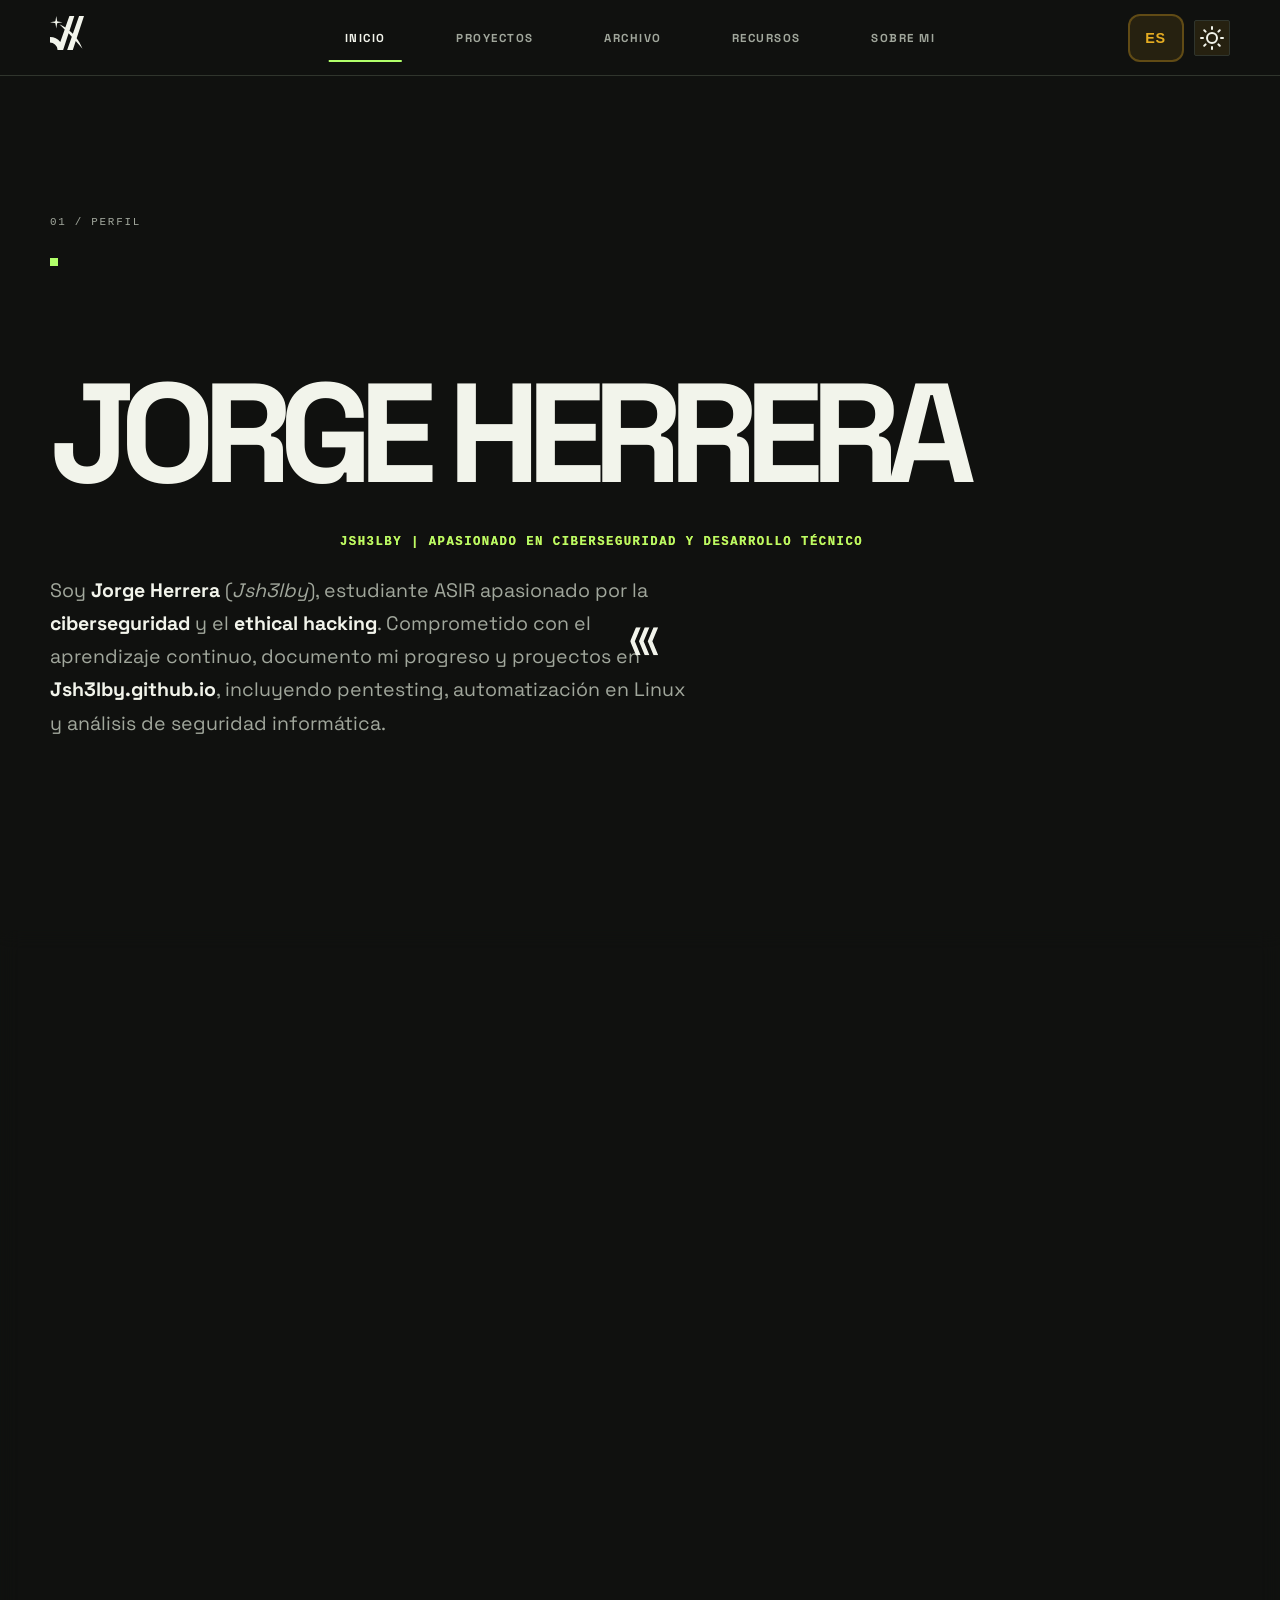
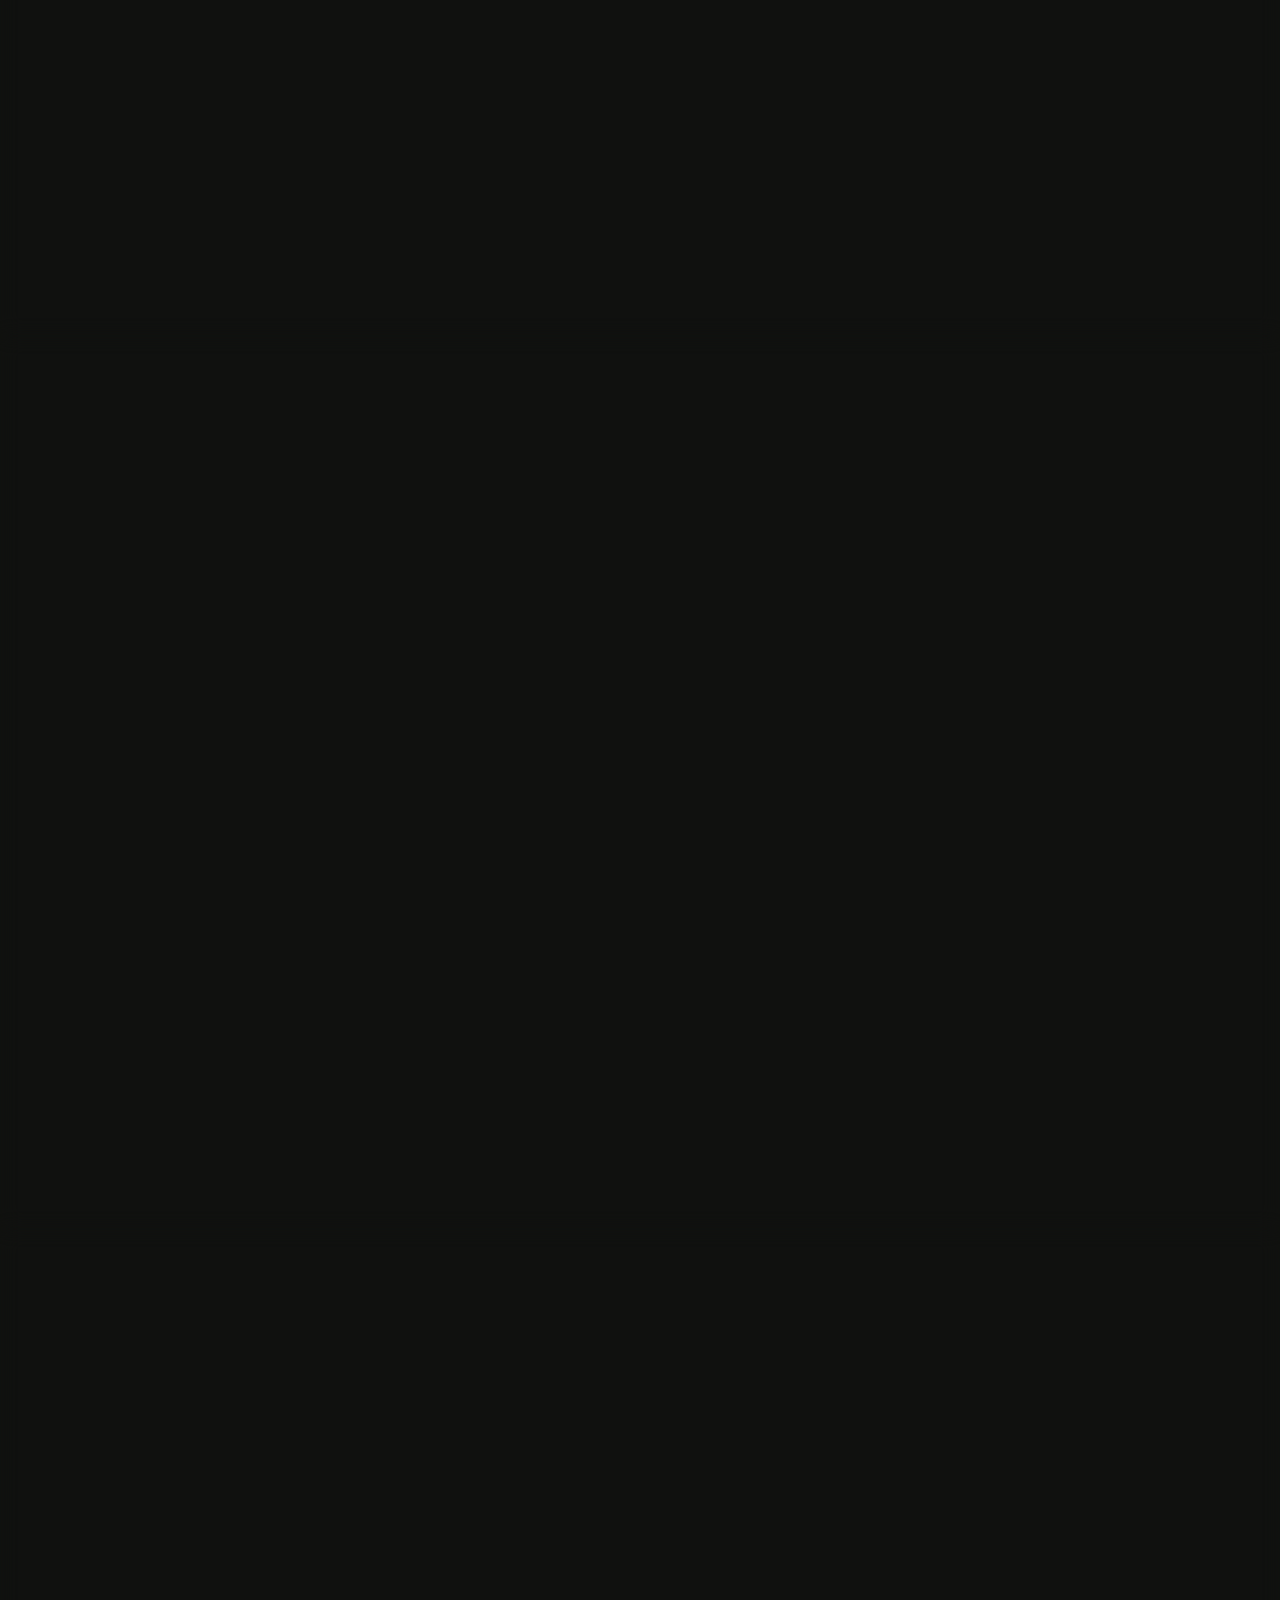
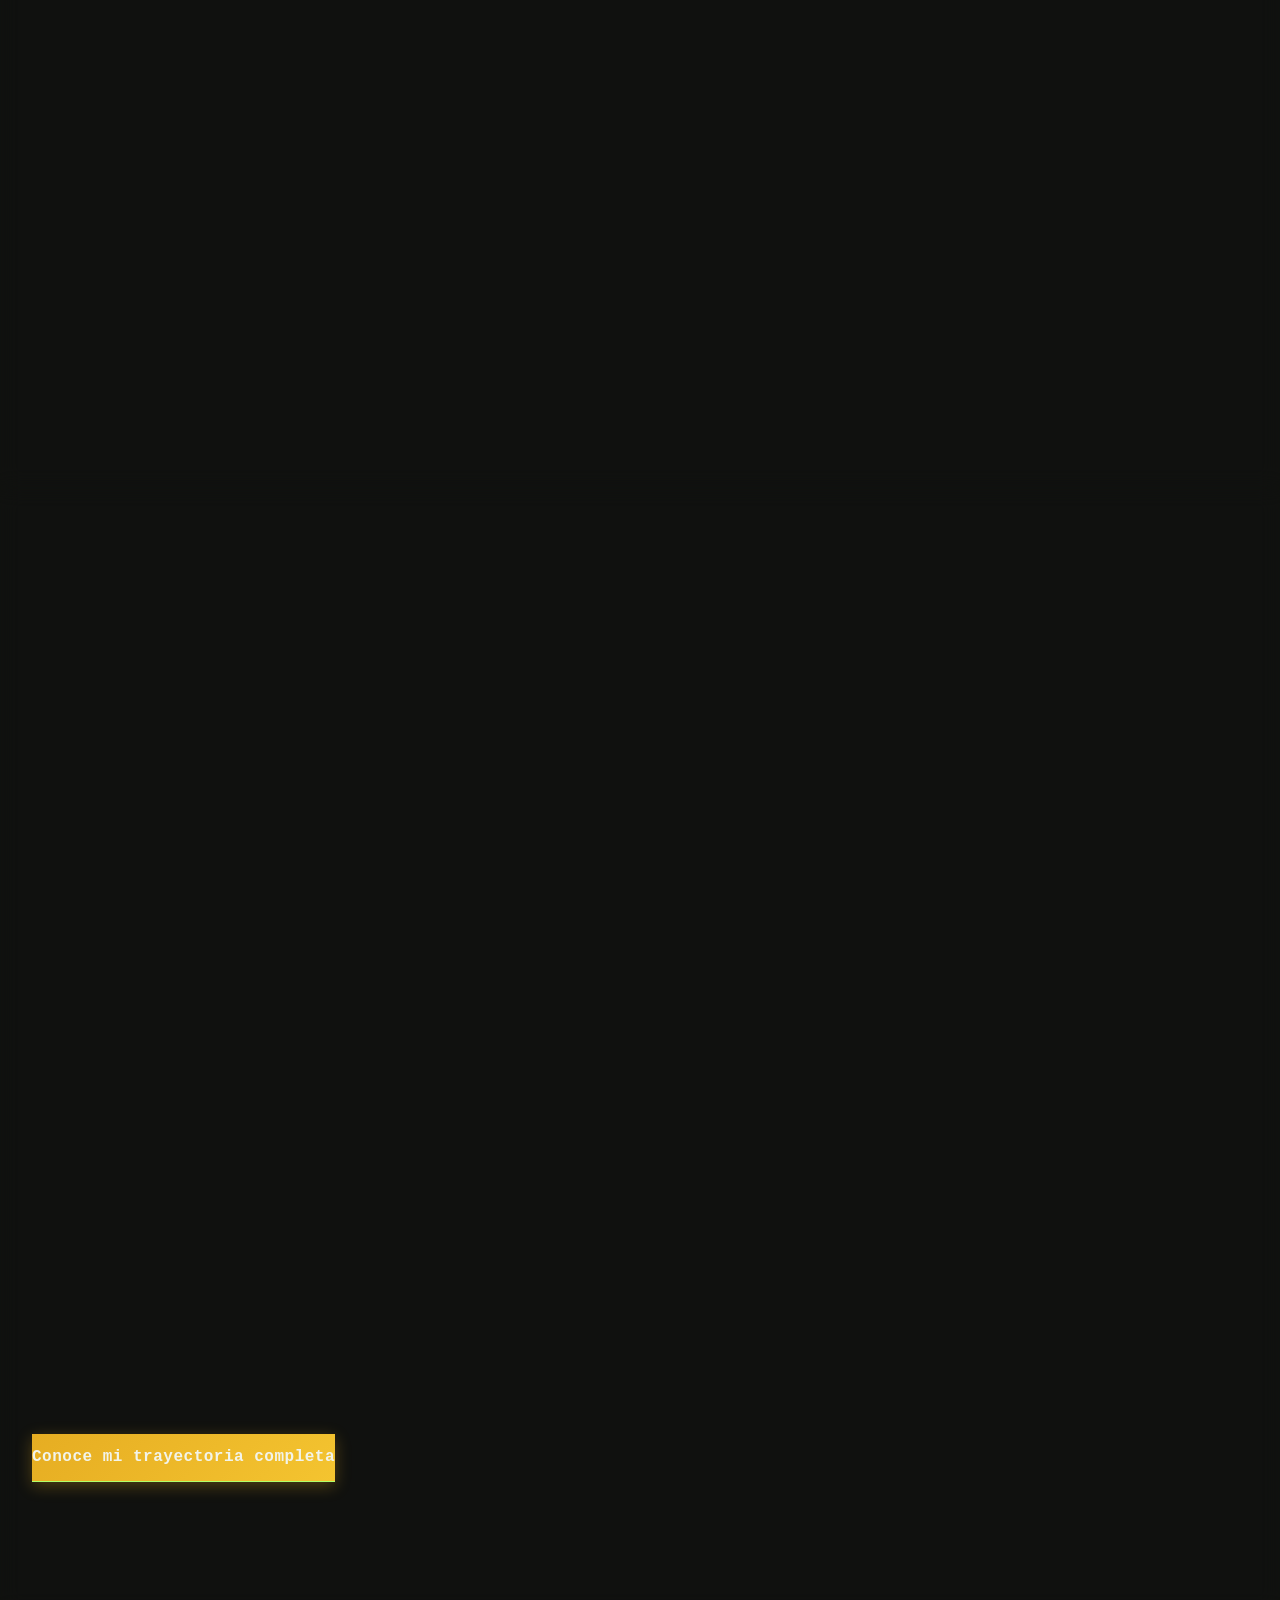
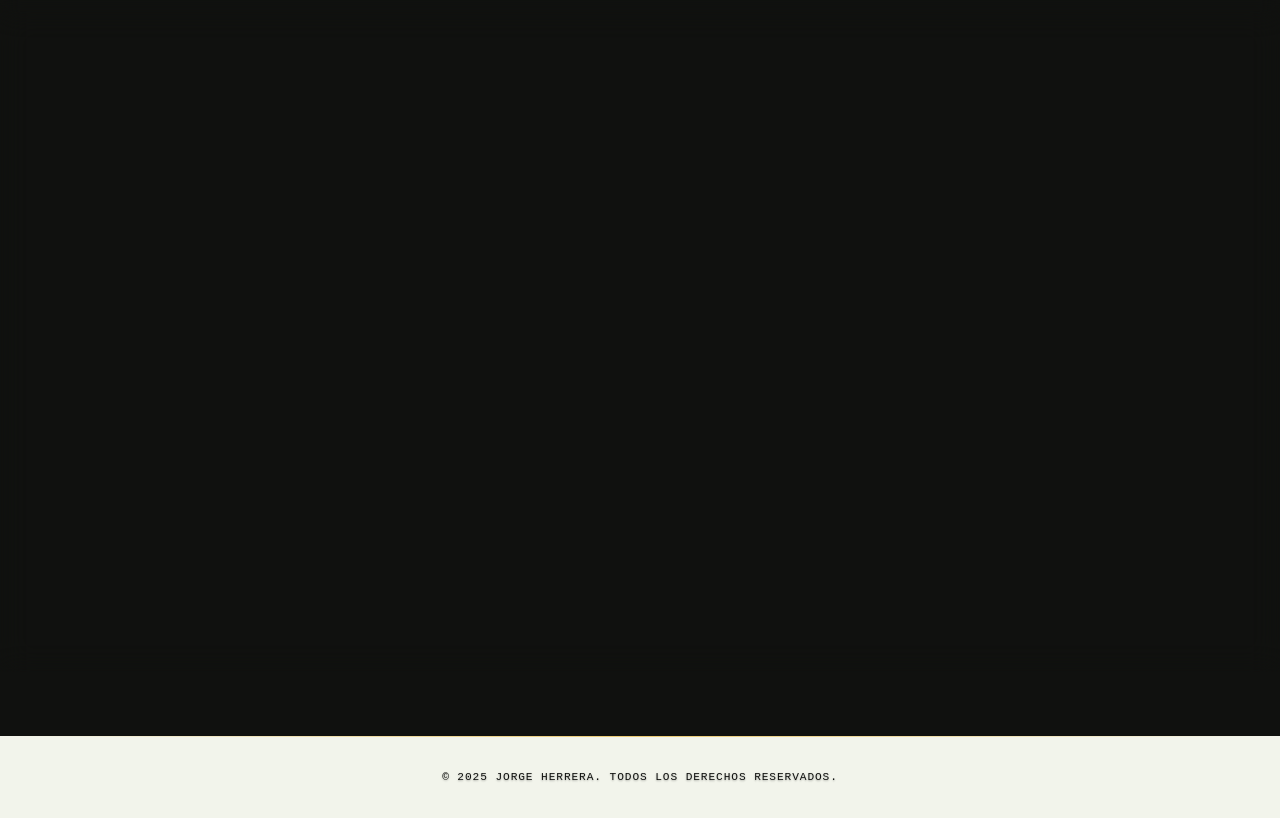
==== index.html @ 5fe7d44f "Redesign portfolio and rename brand Apply the minimal cybersecurity portfolio theme across pages, si" ====
<!DOCTYPE html>
<html lang="es" data-theme="light">
<head>
  <meta charset="UTF-8">
  <meta name="viewport" content="width=device-width, initial-scale=1.0, maximum-scale=5.0, user-scalable=yes, viewport-fit=cover">
  <meta name="mobile-web-app-capable" content="yes">
  <meta name="apple-mobile-web-app-capable" content="yes">
  <meta name="apple-mobile-web-app-status-bar-style" content="black-translucent">
  <meta name="apple-mobile-web-app-title" content="Jsh3lby">
  <meta name="format-detection" content="telephone=no">
  <meta name="theme-color" content="#1a1a1a">
  <meta name="msapplication-TileColor" content="#1a1a1a">
  
  <!-- PWA Manifest -->
  <link rel="manifest" href="manifest.json">
  <meta name="mobile-web-app-capable" content="yes">
  <meta name="apple-mobile-web-app-capable" content="yes">
  <meta name="apple-mobile-web-app-status-bar-style" content="black-translucent">
  <meta name="apple-mobile-web-app-title" content="Jsh3lby">
  
  <!-- SEO Meta Tags Optimizados -->
  <title>Jsh3lby | Jorge Herrera - Apasionado Principiante en Ciberseguridad ASIR</title>
  <meta name="description" content="Jsh3lby - Portfolio de Jorge Herrera. Apasionado principiante en ciberseguridad y ethical hacking. Estudiante ASIR documentando su progreso en pentesting, Linux y automatización en Jsh3lby.github.io">
  <meta name="keywords" content="Jsh3lby, Jorge Herrera, Jsh3lby github, Jsh3lby.github.io, Jsh3lby portfolio, Jsh3lby ciberseguridad, Jsh3lby ethical hacking, Jsh3lby ASIR, Jsh3lby pentesting, Jsh3lby Linux, ciberseguridad, ethical hacking, ASIR, pentesting, Linux, automatización, portfolio, desarrollo técnico, seguridad informática, Jorge Herrera Jsh3lby">
  <meta name="author" content="Jorge Herrera">
  <meta name="robots" content="index, follow, max-snippet:-1, max-image-preview:large, max-video-preview:-1">
  
  <!-- Canonical URL -->
  <link rel="canonical" href="https://jsh3lby.github.io/">
  
  <!-- Open Graph Optimizado -->
  <meta property="og:type" content="website">
  <meta property="og:title" content="Jsh3lby | Jorge Herrera - Apasionado Principiante en Ciberseguridad">
  <meta property="og:description" content="Jsh3lby.github.io - Portfolio de Jorge Herrera. Apasionado principiante en ciberseguridad, ethical hacking y desarrollo técnico ASIR documentando su journey de aprendizaje.">
  <meta property="og:image" content="https://jsh3lby.github.io/assets/images/og-image.png">
  <meta property="og:image:width" content="1200">
  <meta property="og:image:height" content="630">
  <meta property="og:image:type" content="image/png">
  <meta property="og:image:alt" content="Jsh3lby - Jorge Herrera Portfolio de Ciberseguridad">
  <meta property="og:url" content="https://jsh3lby.github.io/">
  <meta property="og:site_name" content="Jsh3lby - Jorge Herrera Portfolio">
  <meta property="og:locale" content="es_ES">
  
  <!-- Twitter Cards -->
  <meta name="twitter:card" content="summary_large_image">
  <meta name="twitter:title" content="Jsh3lby | Jorge Herrera - Apasionado Principiante en Ciberseguridad">
  <meta name="twitter:description" content="Jsh3lby.github.io - Portfolio de Jorge Herrera. Apasionado principiante en ciberseguridad y desarrollo técnico ASIR documentando su journey de aprendizaje.">
  <meta name="twitter:image" content="https://jsh3lby.github.io/assets/images/og-image.png">
  <meta name="twitter:creator" content="@Jsh3lby">
  
  <!-- Schema.org Structured Data -->
  <script type="application/ld+json">
  {
    "@context": "https://schema.org",
    "@type": "Person",
    "name": "Jorge Herrera",
    "alternateName": "Jsh3lby",
    "jobTitle": "Especialista en Ciberseguridad",
    "description": "Jsh3lby - Estudiante ASIR especializado en ciberseguridad, ethical hacking y desarrollo técnico",
    "url": "https://jsh3lby.github.io",
    "image": "https://jsh3lby.github.io/assets/images/jorge-herrera.webp",
    "email": "jorge.herrerapascual@gmail.com",
    "alumniOf": "ASIR - Administración de Sistemas Informáticos en Red",
    "knowsAbout": ["Ciberseguridad", "Ethical Hacking", "Linux", "Python", "Bash", "Pentesting"],
    "sameAs": [
      "https://www.linkedin.com/in/jorgeherrerapascual/",
      "https://github.com/jsh3lby",
      "https://jsh3lby.github.io"
    ]
  }
  </script>
  
  <!-- Preconnect para Performance -->
  <link rel="preconnect" href="https://fonts.googleapis.com">
  <link rel="preconnect" href="https://fonts.gstatic.com" crossorigin>
  
  <!-- Preload Critical Resources -->
  <link rel="preload" href="CSS/styles.css" as="style">
  <link rel="preload" href="assets/images/logo.svg" as="image">
  
  <!-- DNS Prefetch -->
  <link rel="dns-prefetch" href="//fonts.googleapis.com">
  <link rel="dns-prefetch" href="//fonts.gstatic.com">
  
  <!-- Resource Hints -->
  <link rel="prefetch" href="pages/proyectos.html">
  <link rel="prefetch" href="pages/sobre-mi.html">
  
  <!-- Optimized Font Loading -->
  <link href="https://fonts.googleapis.com/css2?family=Satoshi:wght@400;500;700&family=Space+Grotesk:wght@400;500;700&display=swap" rel="stylesheet" media="print" onload="this.media='all'">
  
  <link rel="stylesheet" href="CSS/header.css">
  <link rel="stylesheet" href="CSS/styles.css">
  
  <!-- Optimizaciones específicas para móviles e iPhone MEJORADAS -->
  <style>
    /* === RESET Y BASE PARA MÓVILES === */
    * {
      box-sizing: border-box;
    }
    
    html {
      -webkit-text-size-adjust: 100%;
      -ms-text-size-adjust: 100%;
      text-size-adjust: 100%;
    }
    
    body {
      -webkit-font-smoothing: antialiased;
      -moz-osx-font-smoothing: grayscale;
    }
    
    /* === OPTIMIZACIONES MÓVILES MEJORADAS === */
    @media screen and (max-width: 768px) {
      /* Prevenir zoom y overflow horizontal */
      html {
        overflow-x: hidden;
        width: 100%;
      }
      
      body {
        overflow-x: hidden;
        width: 100%;
        max-width: 100vw;
        margin: 0;
        padding: 0;
        position: relative;
      }
      
      /* Contenedor principal */
      #main {
        width: 100%;
        overflow-x: hidden;
      }
      
      /* Navegación móvil mejorada */
      nav {
        width: 100%;
        padding: 0.75rem 1rem;
        position: fixed;
        top: 0;
        left: 0;
        right: 0;
        z-index: 1000;
        backdrop-filter: blur(20px);
        -webkit-backdrop-filter: blur(20px);
        background: rgba(255, 255, 255, 0.95);
        border-bottom: 1px solid rgba(0, 0, 0, 0.08);
        height: 65px;
        box-shadow: 0 2px 20px rgba(0,0,0,0.1);
        transition: all 0.3s ease;
      }
      
      main {
        padding-top: 65px;
      }
      
      [data-theme="dark"] nav {
        background: rgba(26, 26, 26, 0.9);
        border-bottom: 1px solid rgba(255, 255, 255, 0.1);
      }
      
      @media screen and (max-width: 768px) {
        .hamburger {
          display: flex !important;
        }
      }
      
      .hamburger {
        background: none;
        border: none;
        cursor: pointer;
        padding: 0.75rem;
        flex-direction: column;
        gap: 4px;
        position: absolute;
        right: 1rem;
        z-index: 1003;
        border-radius: 8px;
        transition: all 0.3s ease;
        /* Mejor área de toque */
        min-width: 48px;
        min-height: 48px;
        justify-content: center;
        align-items: center;
      }
      
      .hamburger:hover {
        background: rgba(230, 173, 34, 0.1);
      }
      
      .hamburger:active {
        transform: scale(0.95);
      }
      
      .hamburger span {
        display: block;
        width: 24px;
        height: 2px;
        background: #E6AD22;
        transition: all 0.3s ease;
      }
      
      /* Animación hamburguesa a X */
      .hamburger.active span:nth-child(1) {
        transform: rotate(45deg) translate(5px, 5px);
      }
      
      .hamburger.active span:nth-child(2) {
        opacity: 0;
      }
      
      .hamburger.active span:nth-child(3) {
        transform: rotate(-45deg) translate(7px, -6px);
      }
      
      /* Menú móvil desplegable - Premium UX */
      .nav-links {
        display: flex;
        position: fixed;
        top: 0;
        right: -100%;
        width: 300px;
        height: 100vh;
        background: linear-gradient(135deg, #1e3a8a 0%, #051b3f 100%);
        flex-direction: column;
        justify-content: center;
        gap: 1.5rem;
        padding: 2rem 1.5rem;
        transition: right 0.4s cubic-bezier(0.4, 0, 0.2, 1);
        transform: none;
        left: auto;
        z-index: 1002;
        box-shadow: -10px 0 30px rgba(0,0,0,0.3);
        backdrop-filter: blur(10px);
      }
      
      [data-theme="dark"] .nav-links {
        background: linear-gradient(135deg, #0f172a 0%, #1e293b 100%);
      }
      
      .nav-links.active {
        right: 0;
      }
      
      .nav-links li {
        margin: 0;
        transform: translateX(50px);
        opacity: 0;
        transition: all 0.3s ease;
      }
      
      .nav-links.active li {
        transform: translateX(0);
        opacity: 1;
      }
      
      .nav-links.active li:nth-child(1) { transition-delay: 0.1s; }
      .nav-links.active li:nth-child(2) { transition-delay: 0.15s; }
      .nav-links.active li:nth-child(3) { transition-delay: 0.2s; }
      .nav-links.active li:nth-child(4) { transition-delay: 0.25s; }
      .nav-links.active li:nth-child(5) { transition-delay: 0.3s; }
      
      .nav-links .nav-link {
        width: 100%;
        font-size: 1.1rem;
        padding: 1rem 1.5rem;
        text-align: left;
        border-radius: 12px;
        display: block;
        color: white;
        text-decoration: none;
        transition: all 0.3s ease;
        border: 1px solid transparent;
        font-weight: 500;
      }
      
      .nav-links .nav-link:hover,
      .nav-links .nav-link.active {
        background: rgba(230, 173, 34, 0.2);
        border-color: rgba(230, 173, 34, 0.3);
        transform: translateX(8px);
      }
      
      /* Overlay de fondo mejorado */
      .nav-links.active::before {
        content: '';
        position: fixed;
        top: 0;
        left: 0;
        width: 100vw;
        height: 100vh;
        background: rgba(0, 0, 0, 0.6);
        z-index: -1;
        backdrop-filter: blur(2px);
        animation: fadeIn 0.3s ease;
      }
      
      @keyframes fadeIn {
        from { opacity: 0; }
        to { opacity: 1; }
      }
      
      /* Ajustar tema btn para que no se superponga */
      .theme-btn {
        position: absolute;
        right: 4rem;
        width: 44px;
        height: 44px;
        z-index: 1003;
      }
      
      .nav-brand .logo {
        width: 32px;
        height: 32px;
      }
      
      /* Hero section móvil mejorada */
      #hero {
        min-height: 100vh;
        min-height: 100svh; /* Small viewport height para móviles */
        padding: 8rem 1.5rem 3rem;
        text-align: center;
        display: flex;
        align-items: center;
        justify-content: center;
        width: 100%;
        overflow-x: hidden;
        position: relative;
      }
      
      .hero-content {
        max-width: 100%;
        width: 100%;
        padding: 0 0.5rem;
        animation: fadeInUp 0.8s ease-out;
      }
      
      @keyframes fadeInUp {
        from {
          opacity: 0;
          transform: translateY(30px);
        }
        to {
          opacity: 1;
          transform: translateY(0);
        }
      }
      
      .hero-content h1.mobile-optimized-title {
        font-size: clamp(2.5rem, 8vw, 3.5rem) !important;
        line-height: 1.1 !important;
        margin-bottom: 1.2rem !important;
        word-break: break-word !important;
        hyphens: auto !important;
        font-weight: 700 !important;
        overflow-wrap: break-word !important;
        white-space: normal !important;
        text-align: center !important;
        width: 100% !important;
        max-width: 100% !important;
        padding: 0 0.5rem !important;
        /* Optimización para legibilidad y estética */
        font-stretch: normal !important;
        letter-spacing: -0.5px !important;
        text-shadow: 0 2px 4px rgba(0,0,0,0.1) !important;
        /* Forzar visibilidad */
        display: block !important;
        visibility: visible !important;
      }
      
      .hero-content h1 {
        font-size: clamp(2.5rem, 8vw, 3.5rem) !important;
        line-height: 1.1 !important;
        margin-bottom: 1.2rem !important;
        word-break: break-word !important;
        hyphens: auto !important;
        font-weight: 700 !important;
        overflow-wrap: break-word !important;
        white-space: normal !important;
        text-align: center !important;
        width: 100% !important;
        max-width: 100% !important;
        padding: 0 0.5rem !important;
        /* Optimización para legibilidad y estética */
        font-stretch: normal !important;
        letter-spacing: -0.5px !important;
        text-shadow: 0 2px 4px rgba(0,0,0,0.1) !important;
        /* Forzar visibilidad */
        display: block !important;
        visibility: visible !important;
      }
      
      .welcome {
        font-size: clamp(1.1rem, 4.5vw, 1.4rem);
        margin-bottom: 2rem;
        line-height: 1.4;
        font-weight: 500;
        opacity: 0.9;
        letter-spacing: 0.5px;
      }
      
      .hero-description {
        font-size: clamp(1rem, 4vw, 1.2rem);
        line-height: 1.7;
        max-width: 100%;
        margin: 0 auto;
        word-break: break-word;
        hyphens: auto;
        opacity: 0.85;
        padding: 0 0.5rem;
      }
      
      /* Optimizaciones de performance */
      .category-section {
        width: 100%;
        overflow-x: hidden;
        will-change: transform;
        contain: layout style paint;
      }
      
      .section-content {
        padding: 4rem 1rem;
        width: 100%;
        max-width: 100%;
        opacity: 0;
        transform: translateY(30px);
        transition: all 0.6s ease-out;
      }
      
      .section-content.visible {
        opacity: 1;
        transform: translateY(0);
      }
      
      .section-title {
        font-size: clamp(1.5rem, 6vw, 2rem);
        text-align: center;
        margin-bottom: 1rem;
        line-height: 1.2;
      }
      
      .section-subtitle {
        font-size: clamp(0.9rem, 3.5vw, 1rem);
        text-align: center;
        margin-bottom: 2rem;
        line-height: 1.4;
      }
      
      /* Grids responsivas */
      .project-grid,
      .archive-grid,
      .resources-grid,
      .about-grid,
      .contact-grid {
        display: grid;
        grid-template-columns: 1fr;
        gap: 1.5rem;
        width: 100%;
        max-width: 100%;
        padding: 0;
        margin: 0;
      }
      
      /* Cards optimizadas para touch */
      .project-card,
      .archive-card,
      .resource-card,
      .about-card,
      .contact-card {
        width: 100%;
        padding: 2rem 1.5rem;
        margin: 0;
        border-radius: 20px;
        cursor: pointer;
        transition: all 0.3s cubic-bezier(0.4, 0, 0.2, 1);
        min-height: 48px;
        display: flex;
        flex-direction: column;
        position: relative;
        touch-action: manipulation;
        -webkit-tap-highlight-color: transparent;
        box-shadow: 0 4px 20px rgba(0,0,0,0.1);
        border: 1px solid rgba(255,255,255,0.1);
      }
      
      .project-card:hover,
      .archive-card:hover,
      .resource-card:hover,
      .about-card:hover,
      .contact-card:hover {
        transform: translateY(-8px);
        box-shadow: 0 8px 30px rgba(0,0,0,0.15);
      }
      
      .project-card:active,
      .archive-card:active,
      .resource-card:active,
      .about-card:active,
      .contact-card:active {
        transform: translateY(-4px) scale(0.98);
        transition: all 0.1s ease;
      }
      
      /* Tech tags responsivos */
      .tech-tags,
      .about-tags,
      .archive-tags,
      .resource-tags {
        display: flex;
        flex-wrap: wrap;
        gap: 0.5rem;
        margin: 1rem 0;
      }
      
      .tech-tags span,
      .about-tags span,
      .archive-tags span,
      .resource-tags span {
        font-size: 0.75rem;
        padding: 0.4rem 0.8rem;
        border-radius: 20px;
        white-space: nowrap;
        flex-shrink: 0;
      }
      
      /* Footer móvil */
      footer {
        padding: 3rem 1rem;
        text-align: center;
        width: 100%;
      }
      
      /* Enlaces y botones optimizados para touch */
      button, 
      a, 
      .cta-button, 
      .contact-link,
      .resource-link {
        min-height: 44px;
        min-width: 44px;
        touch-action: manipulation;
        -webkit-tap-highlight-color: transparent;
        display: inline-flex;
        align-items: center;
        justify-content: center;
        padding: 0.75rem 1rem;
      }
      
      /* Scroll hint mejorado */
      .scroll-hint-flecha {
        position: fixed;
        bottom: 2rem;
        left: 50%;
        transform: translateX(-50%);
        z-index: 100;
        opacity: 0.7;
        animation: bounce 2s infinite;
      }
      
      @keyframes bounce {
        0%, 20%, 50%, 80%, 100% { transform: translateX(-50%) translateY(0); }
        40% { transform: translateX(-50%) translateY(-10px); }
        60% { transform: translateX(-50%) translateY(-5px); }
      }
    }
    
    /* === OPTIMIZACIONES ESPECÍFICAS PARA IPHONE === */
    @supports (-webkit-touch-callout: none) {
      html {
        height: 100%;
        height: 100vh;
        height: 100svh;
      }
      
      body {
        height: 100%;
        padding-top: env(safe-area-inset-top);
        padding-bottom: env(safe-area-inset-bottom);
        padding-left: env(safe-area-inset-left);
        padding-right: env(safe-area-inset-right);
        
        /* Prevenir bounce scroll */
        overscroll-behavior: none;
        -webkit-overflow-scrolling: touch;
        position: relative;
      }
      
      /* Navegación con safe area */
      nav {
        padding-top: calc(0.75rem + env(safe-area-inset-top));
        padding-left: calc(1rem + env(safe-area-inset-left));
        padding-right: calc(1rem + env(safe-area-inset-right));
      }
      
      /* Hero con safe area */
      #hero {
        padding-top: calc(6rem + env(safe-area-inset-top));
        padding-left: calc(1rem + env(safe-area-inset-left));
        padding-right: calc(1rem + env(safe-area-inset-right));
        padding-bottom: calc(2rem + env(safe-area-inset-bottom));
      }
      
      /* Secciones con safe area */
      .section-content {
        padding-left: calc(1rem + env(safe-area-inset-left));
        padding-right: calc(1rem + env(safe-area-inset-right));
      }
      
      /* Footer con safe area */
      footer {
        padding-left: calc(1rem + env(safe-area-inset-left));
        padding-right: calc(1rem + env(safe-area-inset-right));
        padding-bottom: calc(3rem + env(safe-area-inset-bottom));
      }
      
      /* Mejorar performance en iOS */
      .project-card,
      .archive-card,
      .resource-card,
      .about-card,
      .contact-card {
        -webkit-transform: translateZ(0);
        transform: translateZ(0);
        will-change: transform;
        -webkit-backface-visibility: hidden;
        backface-visibility: hidden;
      }
      
      /* Prevenir selección accidental */
      .project-card *,
      .archive-card *,
      .resource-card *,
      .about-card *,
      .contact-card * {
        -webkit-touch-callout: none;
        -webkit-user-select: none;
        user-select: none;
      }
      
      /* Permitir selección en textos específicos */
      .hero-description,
      .project-card p,
      .archive-card p,
      .resource-card p,
      .about-card p,
      .contact-card p {
        -webkit-user-select: text;
        user-select: text;
      }
    }
    
    /* === PANTALLAS MUY PEQUEÑAS (iPhone SE, etc.) === */
    @media screen and (max-width: 375px) {
      nav {
        padding: 0.5rem 0.75rem;
      }
      
      .nav-brand .logo {
        width: 28px;
        height: 28px;
      }
      
      #hero {
        padding: 5rem 0.5rem 1.5rem;
      }
      
      .hero-content {
        padding: 0;
        max-width: 100%;
        width: 100%;
      }
      
      .hero-content h1 {
        font-size: clamp(2.2rem, 6.5vw, 2.8rem) !important;
        line-height: 1.1 !important;
        overflow-wrap: break-word !important;
        white-space: normal !important;
        text-align: center !important;
        width: 100% !important;
        max-width: 100% !important;
        margin: 0 auto 1.2rem !important;
        padding: 0 0.5rem !important;
        letter-spacing: -0.3px !important;
        text-shadow: 0 1px 3px rgba(0,0,0,0.1) !important;
        /* Forzar visibilidad */
        display: block !important;
        visibility: visible !important;
      }
      
      .welcome {
        font-size: clamp(0.95rem, 4vw, 1.1rem);
      }
      
      .hero-description {
        font-size: clamp(0.9rem, 3.5vw, 1rem);
      }
      
      .section-content {
        padding: 2rem 0.75rem;
      }
      
      .project-card,
      .archive-card,
      .resource-card,
      .about-card,
      .contact-card {
        padding: 1.25rem;
        border-radius: 12px;
      }
      
      .section-title {
        font-size: clamp(1.25rem, 5vw, 1.75rem);
      }
      
      .tech-tags span,
      .about-tags span,
      .archive-tags span,
      .resource-tags span {
        font-size: 0.7rem;
        padding: 0.3rem 0.6rem;
      }
    }
    
    /* === PANTALLAS EXTRA PEQUEÑAS (iPhone 5/SE, pantallas < 320px) === */
    @media screen and (max-width: 320px) {
      #hero {
        padding: 4.5rem 0.25rem 1rem;
      }
      
      .hero-content {
        padding: 0;
      }
      
      .hero-content h1 {
        font-size: clamp(1.6rem, 5vw, 1.8rem) !important;
        line-height: 1.3 !important;
        margin-bottom: 0.75rem !important;
        letter-spacing: -0.5px !important;
        padding: 0 !important;
        font-stretch: condensed !important;
        transform: scaleX(0.85) !important;
        font-weight: 600 !important;
      }
      
      .welcome {
        font-size: clamp(0.8rem, 3.5vw, 0.95rem);
        margin-bottom: 1rem;
      }
      
      .hero-description {
        font-size: clamp(0.75rem, 3vw, 0.85rem);
        line-height: 1.5;
      }
      
      .section-content {
        padding: 1.5rem 0.5rem;
      }
    }
    
    /* === PANTALLAS MUY PEQUEÑAS (< 280px) === */
    @media screen and (max-width: 280px) {
      .hero-content h1 {
        font-size: clamp(1.4rem, 4.5vw, 1.6rem) !important;
        letter-spacing: -0.8px !important;
        transform: scaleX(0.8) !important;
        font-weight: 500 !important;
      }
    }
    
    /* === OPTIMIZACIONES PARA LANDSCAPE EN MÓVILES === */
    @media screen and (max-width: 768px) and (orientation: landscape) {
      #hero {
        min-height: 100vh;
        min-height: 100lvh; /* Large viewport height para landscape */
        padding: 4rem 1rem 1rem;
      }
      
      .hero-content h1 {
        font-size: clamp(1.75rem, 6vw, 2.25rem);
      }
      
      .section-content {
        padding: 2rem 1rem;
      }
    }
  </style>
  
  <link rel="icon" href="assets/images/logo.svg" type="image/svg+xml" id="favicon">
  <link rel="alternate icon" href="assets/images/logo-light.png" type="image/png">
  <link rel="preload" href="assets/images/logo.svg" as="image">
  <link rel="preload" href="assets/images/logo-dark.svg" as="image">
</head>
<body itemscope itemtype="https://schema.org/WebPage">
<nav>
  <div class="nav-brand">
    <a href="index.html" aria-label="Inicio - Jorge Herrera">
      <!-- LOGO NUEVO: logo.svg -->
      <svg class="logo" xmlns="http://www.w3.org/2000/svg" viewBox="0 0 298 298">
  <style>
    .cls-1,.cls-2{fill:currentColor;}
    .cls-1{stroke:currentColor;stroke-miterlimit:10;}
  </style>
  <line class="cls-1" x1="114.5" y1="298" x2="114.5" y2="297.96"/>
  <path class="cls-2" d="M334.58,296.85c21.1,28.87,37.58,59.74,50.79,91.64a0,0,0,0,1-.07.05q-28.85-34.64-58.54-67.89L301,399l-49.53,0,40.76-116.2q-14-15-28.21-29.77a0,0,0,0,1,0,0h0L216,399h-.5l-49,0h0l0-.07a2.17,2.17,0,0,0,0-.26v-.17c0-.4,0-.79,0-1.18A57.66,57.66,0,0,0,166,391a65.26,65.26,0,0,0-64.76-57.22H101v-49h.25a114.08,114.08,0,0,1,89.94,43.78L229.85,218.3Q206.68,195.23,183,173a443.11,443.11,0,0,1,52.36,29.59L271,101h43L271.7,229.62l0,.06a0,0,0,0,1,.07,0,380.6,380.6,0,0,1,29.48,27.49L356,101h43Z" transform="translate(-101 -101)"/>
  <line class="cls-1" x1="114.5" y1="298" x2="114.5" y2="297.96"/>
  <line class="cls-1" x1="0.47" y1="55.62" x2="0.46" y2="55.62"/>
  <path class="cls-1" d="M159.82,101.08" transform="translate(-101 -101)"/>
  <path class="cls-2" d="M211,156l-42.42,7a6.77,6.77,0,0,0-5.59,5.59L156,211l-7-42.42a6.77,6.77,0,0,0-5.59-5.59L101,156l42.42-7a6.77,6.77,0,0,0,5.59-5.59L156,101l7,42.42a6.77,6.77,0,0,0,5.59,5.59Z" transform="translate(-101 -101)"/>
</svg>
    </a>
  </div>
  <ul class="nav-links">
    <li><a href="index.html" class="nav-link active">Inicio</a></li>
    <li><a href="pages/proyectos.html" class="nav-link">Proyectos</a></li>
    <li><a href="pages/archivo.html" class="nav-link">Archivo</a></li>
    <li><a href="pages/recursos.html" class="nav-link">Recursos</a></li>
    <li><a href="pages/sobre-mi.html" class="nav-link">Sobre Mí</a></li>
  </ul>
  <button id="theme-toggle" aria-label="Cambiar a tema oscuro" class="theme-btn">
    <svg class="theme-icon" xmlns="http://www.w3.org/2000/svg" viewBox="0 0 24 24" fill="none" stroke="currentColor" stroke-width="2" stroke-linecap="round" stroke-linejoin="round">
      <!-- Icono de luna para tema claro (cambiar a oscuro) -->
      <path class="moon-icon" d="M21 12.79A9 9 0 1 1 11.21 3 7 7 0 0 0 21 12.79z" style="display: block;"/>
      <!-- Icono de sol para tema oscuro (cambiar a claro) -->
      <g class="sun-icon" style="display: none;">
        <circle cx="12" cy="12" r="5"/>
        <line x1="12" y1="1" x2="12" y2="3"/>
        <line x1="12" y1="21" x2="12" y2="23"/>
        <line x1="4.22" y1="4.22" x2="5.64" y2="5.64"/>
        <line x1="18.36" y1="18.36" x2="19.78" y2="19.78"/>
        <line x1="1" y1="12" x2="3" y2="12"/>
        <line x1="21" y1="12" x2="23" y2="12"/>
        <line x1="4.22" y1="19.78" x2="5.64" y2="18.36"/>
        <line x1="18.36" y1="5.64" x2="19.78" y2="4.22"/>
      </g>
    </svg>
  </button>
  <button class="hamburger" aria-label="Abrir menú">
    <span></span>
    <span></span>
    <span></span>
  </button>
</nav>

<main id="main" role="main">
    <!-- Hero Section Optimizada -->
    <section id="hero" class="full-viewport" itemscope itemtype="https://schema.org/Person">
      <div class="hero-content">
        <h1 class="animate-fadein mobile-optimized-title" itemprop="name">Jorge Herrera</h1>
        <p class="welcome animate-fadein" style="--delay: 0.1s">
          <span>Jsh3lby | Apasionado en Ciberseguridad y Desarrollo Técnico</span>
        </p>
        <p class="hero-description animate-fadein" style="--delay: 0.4s" itemprop="description">
          Soy <strong>Jorge Herrera</strong> (<em>Jsh3lby</em>), estudiante ASIR apasionado por la <strong>ciberseguridad</strong> y el <strong>ethical hacking</strong>. Comprometido con el aprendizaje continuo, documento mi progreso y proyectos en <strong>Jsh3lby.github.io</strong>, incluyendo pentesting, automatización en Linux y análisis de seguridad informática.
        </p>
        <div class="scroll-hint-flecha" aria-hidden="true">
          <svg width="48" height="48" viewBox="0 0 39.83 40" fill="none" xmlns="http://www.w3.org/2000/svg" class="flecha-svg">
            <polygon class="flecha-color" points="19.91 8.3 0 0 0 6.64 19.91 14.94 39.83 6.64 39.83 0 19.91 8.3"/>
            <polygon class="flecha-color" points="19.91 20.83 0 12.53 0 19.17 19.91 27.47 39.83 19.17 39.83 12.53 19.91 20.83"/>
            <polygon class="flecha-color" points="19.91 33.36 0 25.07 0 31.7 19.91 40 39.83 31.7 39.83 25.07 19.91 33.36"/>
          </svg>
        </div>
      </div>
    </section>
    <script>
      window.addEventListener('scroll', function() {
        const flecha = document.querySelector('.scroll-hint-flecha');
        if (!flecha) return;
        flecha.style.opacity = window.scrollY > 300 ? '0' : '1';
      });
    </script>

 <!-- Proyectos Destacados Section -->
  <section id="proyectos" class="category-section alternate-bg" itemscope itemtype="https://schema.org/CreativeWork">
    <div class="section-content">
      <div class="section-header">
        <h2 class="section-title" itemprop="name">
          <span class="title-icon">🚀</span>
          <a href="pages/proyectos.html" style="text-decoration: none; color: inherit;">Mis Proyectos de Ciberseguridad</a>
          <span class="title-accent">Destacados</span>
        </h2>
        <p class="section-subtitle" itemprop="description">Explora mi colección de proyectos en ciberseguridad, ethical hacking y desarrollo técnico especializado</p>
      </div>
      
      <div class="project-grid">
        <article class="project-card featured" style="--card-index:0" onclick="location.href='pages/Proyectos/bandit.html'" itemscope itemtype="https://schema.org/SoftwareApplication">
          <div class="project-badge hacker">TOP</div>
          <div class="project-icon">🔐</div>
          <h3 itemprop="name">Guía Completa OverTheWire Bandit</h3>
          <p itemprop="description">Documentación completa de OverTheWire Bandit con 34 niveles resueltos, técnicas de pentesting Linux y ethical hacking paso a paso.</p>
          <div class="tech-tags" itemprop="keywords">
            <span class="tag-linux">Linux</span>
            <span class="tag-security">Ciberseguridad</span>
            <span class="tag-bash">Bash</span>
            <span class="tag-ctf">CTF</span>
          </div>
          <div class="project-stats">
            <span class="stat">Niveles Completos</span>
            <span class="stat">Documentados</span>
          </div>
        </article>
        <div class="project-card" style="--card-index:3" onclick="location.href='pages/Proyectos/mi-pagina-web.html'">
          <div class="project-badge hacker">TOP</div>
          <div class="project-icon">🌐</div>
          <h3>Mi Página Web</h3>
          <p>Documentación completa del proceso de creación de este portfolio web con todas las decisiones técnicas.</p>
          <div class="tech-tags">
            <span class="tag-html">HTML</span>
            <span class="tag-css">CSS</span>
            <span class="tag-js">JavaScript</span>
            <span class="tag-design">Web Design</span>
          </div>
          <div class="project-stats">
            <span class="stat">Documentado</span>
          </div>
        </div>
        <div class="project-card" style="--card-index:2" onclick="location.href='pages/Proyectos/linux-permissions.html'">
          <div class="project-icon">⚙️</div>
          <h3>Gestor de Permisos Linux</h3>
          <p>Scripts automatizados para auditar y gestionar permisos de archivos en sistemas Linux.</p>
          <div class="tech-tags">
            <span class="tag-bash">Bash</span>
            <span class="tag-linux">Linux</span>
            <span class="tag-audit">Auditoría</span>
          </div>
          <div class="project-stats">
            <span class="stat">Automatizado</span>
          </div>
        </div>
        
      </div>
    </div>
  </section>

  <!-- Archivo Section -->
  <section id="archivo" class="category-section alternate-bg">
    <div class="section-content">
      <div class="section-header">
        <h2 class="section-title">
          <span class="title-icon">📚</span>
          <a href="pages/archivo.html" style="text-decoration: none; color: inherit;">Mi Archivo</a>
          <span class="title-accent">Profesional</span>
        </h2>
        <p class="section-subtitle">Explora mis proyectos y certificaciones organizados cronológicamente</p>
      </div>
      <div class="archive-grid">
        <div class="archive-card featured" style="--card-index:0" onclick="location.href='pages/archivo.html'">
          <div class="archive-badge timeline">2025</div>
          <div class="archive-icon">🏆</div>
          <h3>Certificaciones Actuales</h3>
          <p>Certificación en Ciberseguridad de Google y especialización en IA aplicada a la productividad empresarial.</p>
          <div class="archive-tags">
            <span class="tag-cert">Google Certificate</span>
            <span class="tag-ai">IA & Productividad</span>
            <span class="tag-cyber">Cybersecurity</span>
            <span class="tag-seg">Seguridad</span>
          </div>
          <div class="archive-stats">
            <span class="stat">Certificaciones</span>
          </div>
        </div>
        <div class="archive-card" style="--card-index:2" onclick="location.href='pages/archivo.html#proyectos'">
          <div class="archive-icon">⚡</div>
          <h3>Hitos de Proyectos</h3>
          <p>Documentación de proyectos destacados, desde Bandit OverTheWire hasta herramientas de automatización.</p>
          <div class="archive-tags">
            <span class="tag-project">Proyectos</span>
            <span class="tag-tools">Herramientas</span>
            <span class="tag-doc">Documentación</span>
          </div>
          <div class="archive-stats">
            <span class="stat">Documentado</span>
          </div>
        </div>
      </div>
    </div>
  </section>

  <!-- Recursos Técnicos Section -->
<section id="recursos" class="category-section">
  <div class="section-content">
    <div class="section-header">
      <h2 class="section-title">
        <span class="title-icon">⚡</span>
        <a href="pages/recursos.html" style="text-decoration: none; color: inherit;">Recursos Técnicos</a>
        <span class="title-accent">Herramientas</span>
      </h2>
      <p class="section-subtitle">Explora los recursos y herramientas especializadas que he utilizado en mi trayectoria profesional.</p>
    </div>
    <div class="resources-grid">
      <div class="resource-card featured" style="--card-index:0">
        <div class="resource-badge tools">TOP</div>
        <div class="resource-icon">📚</div>
        <h3>Guía de Pentesting</h3>
        <p>Recursos y herramientas especializadas para auditorías de seguridad y pentesting profesional.</p>
        <div class="resource-tags">
          <span class="tag-pentesting">Pentesting</span>
          <span class="tag-security">Security</span>
          <span class="tag-audit">Auditoría</span>
        </div>
        <a href="pages/recursos.html#pentesting" class="resource-link">Ver guía</a>
      </div>
      <div class="resource-card" style="--card-index:1">
        <div class="resource-icon">⚙️</div>
        <h3>Scripts de Automatización</h3>
        <p>Colección de scripts en Python y Bash para administradores de sistemas.</p>
        <div class="resource-tags">
          <span class="tag-python">Python</span>
          <span class="tag-bash">Bash</span>
          <span class="tag-automation">Automatización</span>
        </div>
        <a href="pages/recursos.html#scripts" class="resource-link">Explorar</a>
      </div>
      <div class="resource-card" style="--card-index:2">
        <div class="resource-icon">🎓</div>
        <h3>Recursos de Aprendizaje</h3>
        <p>Enlaces curados a cursos y certificaciones en ciberseguridad.</p>
        <div class="resource-tags">
          <span class="tag-learning">Aprendizaje</span>
          <span class="tag-certs">Certificaciones</span>
        </div>
        <a href="pages/recursos.html#learning" class="resource-link">Acceder</a>
      </div>
    </div>
  </div>
</section>

  <!-- Sobre Mí Section -->
  <section id="sobre-mi" class="category-section">
    <div class="section-content">
      <div class="section-header">
        <h2 class="section-title">
          <span class="title-icon">👨‍💻</span>
          <a href="pages/sobre-mi.html" style="text-decoration: none; color: inherit;">Sobre Mí</a>
          <span class="title-accent">Profesional</span>
        </h2>
        <p class="section-subtitle">Conoce mi trayectoria, habilidades y experiencia en tecnología</p>
      </div>
      <div class="about-grid">
        <div class="about-card featured" style="--card-index:0">
          <div class="about-badge personal">PERFIL</div>
          <div class="about-icon">🎯</div>
          <h3>Mi Filosofía</h3>
          <p class="highlight">"Construyendo conocimiento día a día para un futuro más seguro."</p>
          <p>Soy Jorge Herrera, un apasionado en el mundo del ethical hacking y la ciberseguridad. Combino curiosidad insaciable con dedicación constante para desarrollar mis habilidades técnicas y contribuir al ecosistema de seguridad digital.</p>
          <div class="about-stats">
            <span class="stat">En Constante Aprendizaje</span>
          </div>
        </div>
        <div class="about-card" style="--card-index:1">
          <div class="about-icon">🎓</div>
          <h3>Formación Académica</h3>
          <p>Estudiante de ASIR - Técnico Superior en Administración de Sistemas Informáticos en Red</p>
          <div class="about-tags">
            <span class="tag-education">ASIR</span>
            <span class="tag-admin">Administración</span>
            <span class="tag-network">Redes</span>
          </div>
          <div class="about-stats">
            <span class="stat">En Curso</span>
          </div>
        </div>
        <div class="about-card" style="--card-index:3">
          <div class="about-icon">💻</div>
          <h3>Habilidades Técnicas</h3>
          <p>Conocimientos en lenguajes de programación: Python, Bash y SQL para automatización además de HTML y C++.</p>
          <div class="about-tags">
            <span class="tag-python">Python</span>
            <span class="tag-bash">Bash</span>
            <span class="tag-sql">SQL</span>
            <span class="tag-html">HTML</span>
            <span class="tag-ruby">Ruby</span>
            <span class="tag-cpp">C++</span>
          </div>
          <div class="about-stats">
            <span class="stat">5+ Lenguajes</span>
          </div>
        </div>
      </div>
      <div class="about-cta">
        <a href="pages/sobre-mi.html" class="cta-button primary">Conoce mi trayectoria completa</a>
      </div>
    </div>
  </section>

<!-- Contacto Section -->
<section id="contacto" class="category-section alternate-bg">
  <div class="section-content">
    <div class="section-header">
      <h2 class="section-title">
        <span class="title-accent">Conectemos</span>
      </h2>
      <p class="section-subtitle">¿Tienes algo en mente? ¡Hablemos!</p>
    </div>
    <div class="contact-grid">
      <div class="contact-card" style="--card-index:0">
        <div class="contact-icon">✉️</div>
        <h3>Email</h3>
        <p>Para proyectos, colaboraciones o consultas profesionales</p>
        <a href="mailto:jorge.herrerapascual@gmail.com" class="contact-link">Escríbeme</a>
      </div>
      <div class="contact-card" style="--card-index:1">
        <div class="contact-icon">💼</div>
        <h3>LinkedIn</h3>
        <p>Conecta conmigo para oportunidades profesionales</p>
        <a href="https://www.linkedin.com/in/jorgeherrerapascual/" target="_blank" class="contact-link">Ver perfil</a>
      </div>
      <div class="contact-card" style="--card-index:2">
        <div class="contact-icon">🔧</div>
        <h3>GitHub</h3>
        <p>Explora mis proyectos y código abierto</p>
        <a href="https://github.com/jsh3lby" target="_blank" class="contact-link">@jsh3lby</a>
      </div>
    </div>
  </div>
</section>
<footer>
  <p>© 2025 Jorge Herrera. Todos los derechos reservados.</p>
</footer>

<script src="assets/scripts/menu.js" defer></script>
<script src="assets/scripts/theme-switcher.js" defer></script>
<script src="assets/scripts/scroll-effects.js" defer></script>

<!-- Optimizaciones móviles adicionales -->
<script>
// Lazy loading para secciones
const observerOptions = {
  threshold: 0.1,
  rootMargin: '50px'
};

const sectionObserver = new IntersectionObserver((entries) => {
  entries.forEach(entry => {
    if (entry.isIntersecting) {
      entry.target.classList.add('visible');
      sectionObserver.unobserve(entry.target);
    }
  });
}, observerOptions);

// Observar todas las secciones
document.addEventListener('DOMContentLoaded', () => {
  const sections = document.querySelectorAll('.section-content');
  sections.forEach(section => {
    sectionObserver.observe(section);
  });
  
  // Mejorar scroll en iOS
  if (/iPad|iPhone|iPod/.test(navigator.userAgent)) {
    document.body.style.webkitOverflowScrolling = 'touch';
  }
  
  // Prevenir zoom en inputs (iOS)
  const meta = document.querySelector('meta[name="viewport"]');
  if (meta) {
    meta.content = meta.content + ', user-scalable=no';
  }
});

// Performance: Debounce resize events
let resizeTimer;
window.addEventListener('resize', () => {
  clearTimeout(resizeTimer);
  resizeTimer = setTimeout(() => {
    // Recalcular layouts si es necesario
    window.dispatchEvent(new Event('optimizedResize'));
  }, 250);
});

// Registrar Service Worker para PWA
if ('serviceWorker' in navigator) {
  window.addEventListener('load', () => {
    navigator.serviceWorker.register('/sw.js')
      .then((registration) => {
        console.log('SW registered: ', registration);
      })
      .catch((registrationError) => {
        console.log('SW registration failed: ', registrationError);
      });
  });
}
</script>

</body>
</html>
---- CSS/styles.css ----
/* ===================== VARIABLES MEJORADAS PARA TEMA CLARO ===================== */
:root {
  /* Colores base mejorados para tema claro */
  --main-bg-light: #FAFBFC;
  --main-bg-secondary-light: #F5F7FA;
  --card-bg-light: #FFFFFF;
  --card-bg-secondary-light: #F8F9FB;
  --card-border-light: #E2E8F0;
  --card-shadow-light: rgba(71, 85, 105, 0.08);
  
  /* Paleta de colores principal */
  --accent-gold: #E6AD22;
  --accent-gold-light: #F4C430;
  --accent-gold-dark: #D49B0E;
  --accent-blue: #1c5197;
  --accent-blue-light: #3B82F6;
  --accent-blue-dark: #1E40AF;
  --accent-blue-rgb: 28, 81, 151;
  
  /* Colores adicionales */
  --accent-red: #DC273D;
  --accent-green: #10B981;
  --accent-purple: #8B5CF6;
  --accent-orange: #F59E0B;
  
  /* Grises refinados */
  --gray-50: #F8FAFC;
  --gray-100: #F1F5F9;
  --gray-200: #E2E8F0;
  --gray-300: #CBD5E1;
  --gray-400: #94A3B8;
  --gray-500: #64748B;
  --gray-600: #475569;
  --gray-700: #334155;
  --gray-800: #1E293B;
  --gray-900: #0F172A;
  
  /* Textos */
  --text-primary-light: #1E293B;
  --text-secondary-light: #475569;
  --text-muted-light: #64748B;
  
  /* Efectos y transiciones */
  --shadow-sm: 0 1px 2px 0 rgba(0, 0, 0, 0.05);
  --shadow-md: 0 4px 6px -1px rgba(0, 0, 0, 0.1), 0 2px 4px -1px rgba(0, 0, 0, 0.06);
  --shadow-lg: 0 10px 15px -3px rgba(0, 0, 0, 0.1), 0 4px 6px -2px rgba(0, 0, 0, 0.05);
  --shadow-xl: 0 20px 25px -5px rgba(0, 0, 0, 0.1), 0 10px 10px -5px rgba(0, 0, 0, 0.04);
  
  /* Bordes y radios */
  --border-radius-sm: 6px;
  --border-radius-md: 8px;
  --border-radius-lg: 12px;
  --border-radius-xl: 16px;
  --border-radius-2xl: 24px;
  
  /* Espaciado */
  --spacing-xs: 0.25rem;
  --spacing-sm: 0.5rem;
  --spacing-md: 1rem;
  --spacing-lg: 1.5rem;
  --spacing-xl: 2rem;
  --spacing-2xl: 3rem;
  
  /* Tipografía */
  --font-weight-light: 300;
  --font-weight-normal: 400;
  --font-weight-medium: 500;
  --font-weight-semibold: 600;
  --font-weight-bold: 700;
  --font-weight-extrabold: 800;
}

/* ===================== VARIABLES PARA TEMA OSCURO ===================== */
html[data-theme="dark"] {
  /* Fondos principales */
  --main-bg-light: #0F172A;
  --main-bg-secondary-light: #1E293B;
  --card-bg-light: #334155;
  --card-bg-secondary-light: #475569;
  --card-border-light: #64748B;
  --card-shadow-light: rgba(0, 0, 0, 0.3);
  
  /* Textos */
  --text-primary-light: #F8FAFC;
  --text-secondary-light: #CBD5E1;
  --text-muted-light: #94A3B8;
  
  /* Colores de acento para tema oscuro */
  --accent-gold-dark: #F4C430;
  --accent-blue-dark: #3B82F6;
  --accent-red-dark: #EF4444;
  --accent-green-dark: #22C55E;
  --accent-purple-dark: #A855F7;
  --accent-cyan-dark: #22D3EE;
  
  /* Efectos glass y blur para tema oscuro */
  --glass-bg-dark: rgba(30, 41, 59, 0.8);
  --glass-border-dark: rgba(71, 85, 105, 0.3);
  --blur-bg-dark: rgba(15, 23, 42, 0.9);
  
  /* Sombras para tema oscuro */
  --shadow-dark-sm: 0 2px 4px rgba(0, 0, 0, 0.3);
  --shadow-dark-md: 0 8px 16px rgba(0, 0, 0, 0.4);
  --shadow-dark-lg: 0 16px 32px rgba(0, 0, 0, 0.5);
  --shadow-dark-xl: 0 24px 48px rgba(0, 0, 0, 0.6);
  --shadow-glow-blue: 0 0 20px rgba(59, 130, 246, 0.3);
  --shadow-glow-gold: 0 0 20px rgba(230, 173, 34, 0.3);
}

/* ===================== MEJORAS GLOBALES PARA TEMA CLARO ===================== */

/* Reset mejorado */
* {
  margin: 0;
  padding: 0;
  box-sizing: border-box;
}

html {
  font-size: 16px;
  scroll-behavior: smooth;
}

body {
  font-family: 'Inter', 'Satoshi', -apple-system, BlinkMacSystemFont, sans-serif;
  background: linear-gradient(135deg, var(--main-bg-light) 0%, var(--main-bg-secondary-light) 100%);
  color: var(--text-primary-light);
  line-height: 1.6;
  -webkit-font-smoothing: antialiased;
  -moz-osx-font-smoothing: grayscale;
}

/* Tema oscuro para el body */
html[data-theme="dark"] body {
  background: linear-gradient(135deg, var(--main-bg-light) 0%, var(--main-bg-secondary-light) 100%);
  color: var(--text-primary-light);
}

/* ===================== TIPOGRAFÍA MEJORADA ===================== */
h1, h2, h3, h4, h5, h6 {
  font-family: 'Space Grotesk', sans-serif;
  font-weight: var(--font-weight-bold);
  line-height: 1.2;
  letter-spacing: -0.025em;
}

h1 { font-size: 3rem; }
h2 { font-size: 2.25rem; }
h3 { font-size: 1.875rem; }
h4 { font-size: 1.5rem; }
h5 { font-size: 1.25rem; }
h6 { font-size: 1.125rem; }

p {
  color: var(--text-secondary-light);
  margin-bottom: var(--spacing-md);
}

/* Párrafos en tema oscuro */
html[data-theme="dark"] p {
  color: var(--text-secondary-light);
}



/* ===================== HERO SECTION MEJORADA ===================== */
#hero {
  text-align: center;
  padding: 8rem 2rem 4rem;
  background-color: var(--card-bg-light);
}
#hero h1 { 
  font-size: clamp(4.5rem, 10vw, 7rem); /* Tamaño más equilibrado */
  line-height: 1.1; 
  font-weight: 800; 
  margin-bottom: 1.5rem; 
  position: relative;
  z-index: 2;
  white-space: nowrap; /* Mantiene el texto en una sola línea */
  /* Degradado de azules con glow para Jorge Herrera */
  background: linear-gradient(135deg, var(--accent-blue), var(--accent-blue-light), #3B82F6, #60A5FA);
  background-clip: text;
  filter: drop-shadow(0 0 15px rgba(28, 81, 151, 0.5));
}

@keyframes glowPulse {
  0% {
    text-shadow: 
      0 0 20px rgba(28, 81, 151, 0.4),
      0 0 40px rgba(59, 130, 246, 0.3),
      0 0 60px rgba(96, 165, 250, 0.2);
    filter: drop-shadow(0 0 15px rgba(28, 81, 151, 0.5));
  }
  100% {
    text-shadow: 
      0 0 30px rgba(28, 81, 151, 0.6),
      0 0 50px rgba(59, 130, 246, 0.5),
      0 0 80px rgba(96, 165, 250, 0.4);
    filter: drop-shadow(0 0 25px rgba(28, 81, 151, 0.7));
  }
}
.welcome {
  font-size: 1.2rem; color: var(--accent-gold); margin-bottom: 1rem;
  text-align: center; letter-spacing: 0.5px;
}
#hero p { font-size: 1.2rem; max-width: 600px; margin: 0 auto; }
.full-viewport { min-height: 100vh; display: flex; flex-direction: column; justify-content: center; }
.hero-content { max-width: 800px; margin: 0 auto; text-align: center; }
.hero-content h1 { transform: translateZ(50px); }
.subtitle { color: var(--accent-blue); font-size: 1.5rem; margin: 1rem 0; }

/* Variante para tema oscuro con mejor contraste */
html[data-theme="dark"] #hero h1 {
  background: linear-gradient(135deg, #E6AD22, #F4C430, #E6AD22, #F4C430);
  -webkit-background-clip: text;
  -webkit-text-fill-color: transparent;
  background-clip: text;
}
.hero-content {
  position: relative;
  z-index: 1;
}

.hero-content h1 {
  background: linear-gradient(135deg, var(--accent-blue), var(--accent-gold));
  -webkit-background-clip: text;
  -webkit-text-fill-color: transparent;
  background-clip: text;
  margin-bottom: var(--spacing-lg);
}

.welcome {
  background: linear-gradient(135deg, var(--accent-gold), var(--accent-orange));
  -webkit-background-clip: text;
  -webkit-text-fill-color: transparent;
  background-clip: text;
  font-weight: var(--font-weight-semibold);
  text-transform: uppercase;
  letter-spacing: 0.1em;
  font-size: 0.875rem;
}

/* ===================== CARDS MEJORADAS ===================== */
.card, .project-card, .social-card, .resource-card {
  background: var(--card-bg-light);
  border: 1px solid var(--card-border-light);
  border-radius: var(--border-radius-2xl);
  box-shadow: var(--shadow-md);
  padding: var(--spacing-xl);
  transition: all 0.4s cubic-bezier(0.4, 0, 0.2, 1);
  position: relative;
  overflow: hidden;
}

.card::before {
  content: '';
  position: absolute;
  top: 0;
  left: 0;
  right: 0;
  height: 4px;
  background: linear-gradient(90deg, var(--accent-blue), var(--accent-gold));
  transform: scaleX(0);
  transition: transform 0.3s ease;
}

.card:hover::before {
  transform: scaleX(1);
}

.card:hover {
  transform: translateY(-8px) scale(1.02);
  box-shadow: var(--shadow-xl);
  border-color: var(--accent-gold);
}

.card h3 {
  color: var(--text-primary-light);
  font-size: 1.25rem;
  font-weight: var(--font-weight-bold);
  margin-bottom: var(--spacing-md);
  display: flex;
  align-items: center;
  gap: var(--spacing-sm);
}

.card p {
  color: var(--text-secondary-light);
  font-size: 0.95rem;
  line-height: 1.6;
  margin-bottom: var(--spacing-lg);
}

/* ===================== BOTONES MEJORADOS ===================== */
.cta-button {
  background: linear-gradient(135deg, var(--accent-blue), var(--accent-blue-dark));
  color: white;
  border: none;
  border-radius: var(--border-radius-lg);
  padding: var(--spacing-md) var(--spacing-xl);
  font-weight: var(--font-weight-semibold);
  font-size: 0.875rem;
  text-transform: uppercase;
  letter-spacing: 0.05em;
  cursor: pointer;
  transition: all 0.3s cubic-bezier(0.4, 0, 0.2, 1);
  position: relative;
  overflow: hidden;
  display: inline-flex;
  align-items: center;
  gap: var(--spacing-sm);
}

.cta-button::before {
  content: '';
  position: absolute;
  top: 0;
  left: -100%;
  width: 100%;
  height: 100%;
  background: linear-gradient(90deg, transparent, rgba(255, 255, 255, 0.2), transparent);
  transition: left 0.5s ease;
}

.cta-button:hover::before {
  left: 100%;
}

.cta-button:hover {
  background: linear-gradient(135deg, var(--accent-gold), var(--accent-gold-dark));
  transform: translateY(-2px);
  box-shadow: 0 8px 25px rgba(230, 173, 34, 0.3);
}

/* ===================== ETIQUETAS (TAGS) MEJORADAS ===================== */
.tag {
  background: var(--gray-100);
  color: var(--text-secondary-light);
  border: 1px solid var(--gray-200);
  border-radius: var(--border-radius-xl);
  padding: var(--spacing-sm) var(--spacing-md);
  font-size: 0.8rem;
  font-weight: var(--font-weight-medium);
  transition: all 0.3s cubic-bezier(0.4, 0, 0.2, 1);
  cursor: pointer;
  display: inline-flex;
  align-items: center;
  gap: var(--spacing-xs);
}

.tag:hover {
  background: linear-gradient(135deg, var(--accent-blue), var(--accent-gold));
  color: white;
  border-color: transparent;
  transform: translateY(-2px);
  box-shadow: var(--shadow-md);
}

.tech-tags span {
  background: linear-gradient(135deg, var(--gray-100), var(--gray-50));
  color: var(--accent-blue);
  border: 1px solid var(--gray-200);
  border-radius: var(--border-radius-lg);
  padding: var(--spacing-xs) var(--spacing-sm);
  font-size: 0.75rem;
  font-weight: var(--font-weight-medium);
  transition: all 0.3s ease;
}

.tech-tags span:hover {
  background: var(--accent-blue);
  color: white;
  transform: translateY(-1px);
  box-shadow: var(--shadow-sm);
}

/* ===================== SECCIONES MEJORADAS ===================== */
.category-section {
  padding: var(--spacing-2xl) var(--spacing-xl);
  position: relative;
}

.section-title {
  font-size: 2.5rem;
  font-weight: var(--font-weight-extrabold);
  text-align: center;
  margin-bottom: var(--spacing-2xl);
  position: relative;
}

.section-title::before {
  content: "//";
  color: var(--accent-gold);
  margin-right: var(--spacing-sm);
  opacity: 0.8;
}

/* ===================== SECCIÓN PROYECTOS MEJORADA - TEMA OSCURO ===================== */

/* Header de sección mejorado */
.section-header {
  text-align: center;
  margin-bottom: 3rem;
  position: relative;
}

.section-title {
  display: flex;
  align-items: center;
  justify-content: center;
  gap: 1rem;
  flex-wrap: wrap;
  margin-bottom: 1rem;
}

.title-icon {
  font-size: 2rem;
  animation: pulse 2s infinite;
}

.title-accent {
  font-size: 0.9em;
  background: var(--gradient-secondary-dark);
  -webkit-background-clip: text;
  -webkit-text-fill-color: transparent;
  background-clip: text;
  font-weight: 500;
  opacity: 0.8;
}

html[data-theme="dark"] .title-accent {
  background: linear-gradient(135deg, var(--accent-gold), var(--accent-gold-light));
  -webkit-background-clip: text;
  -webkit-text-fill-color: transparent;
  background-clip: text;
}

.section-subtitle {
  font-size: 1.1rem;
  opacity: 0.8;
  max-width: 600px;
  margin: 0 auto;
  line-height: 1.6;
}

html[data-theme="dark"] .section-subtitle {
  color: var(--text-secondary-dark);
}

/* Grid de proyectos mejorado */
.project-grid {
  display: grid;
  grid-template-columns: repeat(auto-fit, minmax(350px, 1fr));
  gap: 2rem;
  margin: 0 auto;
  max-width: 1200px;
  padding: 0 1rem;
}

/* Tarjetas de proyecto modernas y legibles */
.project-card {
  background: linear-gradient(145deg, #ffffff, #f8fafc);
  border: 2px solid var(--card-border-light);
  border-radius: 20px;
  padding: 2.5rem;
  position: relative;
  overflow: hidden;
  cursor: pointer;
  transition: all 0.4s cubic-bezier(0.4, 0, 0.2, 1);
  height: 100%;
  display: flex;
  flex-direction: column;
  gap: 1.5rem;
  box-shadow: 
    0 4px 16px rgba(0, 0, 0, 0.04),
    0 1px 4px rgba(0, 0, 0, 0.08),
    inset 0 1px 0 rgba(255, 255, 255, 0.6);
  backdrop-filter: blur(10px);
}

html[data-theme="dark"] .project-card {
  background: linear-gradient(145deg, #1e293b, #334155);
  border: 2px solid rgba(100, 116, 139, 0.3);
  box-shadow: 
    0 8px 24px rgba(0, 0, 0, 0.3),
    0 2px 8px rgba(0, 0, 0, 0.2),
    inset 0 1px 0 rgba(255, 255, 255, 0.1);
  backdrop-filter: blur(16px);
}

/* Tarjeta destacada con mejor contraste */
.project-card.featured {
  background: linear-gradient(145deg, 
              rgba(230, 173, 34, 0.08), 
              rgba(59, 130, 246, 0.05), 
              #ffffff);
  border: 3px solid var(--accent-gold);
  box-shadow: 
    0 8px 32px rgba(230, 173, 34, 0.15),
    0 4px 16px rgba(0, 0, 0, 0.08),
    inset 0 1px 0 rgba(255, 255, 255, 0.8);
  position: relative;
}

.project-card.featured::before {
  content: '';
  position: absolute;
  top: 0;
  left: 0;
  right: 0;
  bottom: 0;
  background: linear-gradient(135deg, 
              rgba(230, 173, 34, 0.03), 
              transparent 50%, 
              rgba(59, 130, 246, 0.02));
  border-radius: inherit;
  pointer-events: none;
}

html[data-theme="dark"] .project-card.featured {
  background: linear-gradient(145deg, 
              rgba(230, 173, 34, 0.12), 
              rgba(30, 41, 59, 0.9), 
              #1e293b);
  border: 3px solid var(--accent-gold);
  box-shadow: 
    0 0 32px rgba(230, 173, 34, 0.3),
    0 8px 32px rgba(0, 0, 0, 0.4),
    inset 0 1px 0 rgba(230, 173, 34, 0.2);
}

html[data-theme="dark"] .project-card.featured::before {
  background: linear-gradient(135deg, 
              rgba(230, 173, 34, 0.08), 
              transparent 50%, 
              rgba(59, 130, 246, 0.05));
}

/* Efectos hover mejorados y más suaves */
.project-card:hover {
  transform: translateY(-12px) scale(1.03);
  box-shadow: 
    0 20px 40px rgba(0, 0, 0, 0.12),
    0 8px 16px rgba(0, 0, 0, 0.08),
    inset 0 1px 0 rgba(255, 255, 255, 0.8);
  border-color: var(--accent-blue);
}

.project-card:hover .project-icon {
  transform: scale(1.1) rotate(5deg);
  filter: drop-shadow(0 4px 12px rgba(59, 130, 246, 0.3));
}

html[data-theme="dark"] .project-card:hover {
  background: linear-gradient(145deg, #334155, #475569);
  border-color: var(--accent-gold);
  box-shadow: 
    0 0 40px rgba(230, 173, 34, 0.25),
    0 20px 40px rgba(0, 0, 0, 0.4),
    inset 0 1px 0 rgba(230, 173, 34, 0.2);
}

html[data-theme="dark"] .project-card:hover .project-icon {
  filter: drop-shadow(0 0 16px rgba(230, 173, 34, 0.4));
}

html[data-theme="dark"] .project-card.featured:hover {
  box-shadow: 
    0 0 48px rgba(230, 173, 34, 0.4), 
    0 24px 48px rgba(0, 0, 0, 0.5),
    inset 0 1px 0 rgba(230, 173, 34, 0.3);
}

/* Iconos de proyecto mejorados */
.project-icon {
  font-size: 3.5rem;
  margin-bottom: 1rem;
  transition: all 0.4s cubic-bezier(0.4, 0, 0.2, 1);
  filter: drop-shadow(0 4px 12px rgba(0, 0, 0, 0.1));
  text-align: center;
  line-height: 1;
}

html[data-theme="dark"] .project-icon {
  filter: drop-shadow(0 0 16px rgba(230, 173, 34, 0.2));
}

/* Badges mejorados con mejor visibilidad */
.project-badge {
  position: absolute;
  top: 1.5rem;
  right: 1.5rem;
  background: linear-gradient(135deg, var(--accent-red), #ef4444);
  color: white;
  padding: 0.4rem 1rem;
  border-radius: 25px;
  font-size: 0.75rem;
  font-weight: 700;
  text-transform: uppercase;
  letter-spacing: 0.8px;
  z-index: 3;
  box-shadow: 
    0 4px 12px rgba(220, 38, 61, 0.3),
    0 2px 4px rgba(0, 0, 0, 0.2);
  backdrop-filter: blur(10px);
  border: 1px solid rgba(255, 255, 255, 0.2);
}

.project-badge.hacker {
  background: linear-gradient(135deg, #10b981, #22c55e);
  box-shadow: 
    0 0 24px rgba(16, 185, 129, 0.4),
    0 4px 12px rgba(16, 185, 129, 0.3);
  animation: pulseGlow 3s ease-in-out infinite;
}

@keyframes pulseGlow {
  0%, 100% { 
    box-shadow: 
      0 0 24px rgba(16, 185, 129, 0.4),
      0 4px 12px rgba(16, 185, 129, 0.3);
  }
  50% { 
    box-shadow: 
      0 0 32px rgba(16, 185, 129, 0.6),
      0 6px 16px rgba(16, 185, 129, 0.4);
  }
}

/* Títulos de proyecto con mejor legibilidad */
.project-card h3 {
  font-size: 1.5rem;
  font-weight: 700;
  margin: 0.5rem 0 1rem 0;
  color: var(--text-primary-light);
  line-height: 1.3;
  letter-spacing: -0.02em;
  transition: color 0.3s ease;
}

html[data-theme="dark"] .project-card h3 {
  color: #f8fafc;
  text-shadow: 0 1px 2px rgba(0, 0, 0, 0.3);
}

/* Descripciones con mejor contraste y legibilidad */
.project-card p {
  font-size: 1rem;
  line-height: 1.7;
  color: var(--text-secondary-light);
  margin-bottom: 1.5rem;
  flex-grow: 1;
  opacity: 0.9;
  font-weight: 400;
}

html[data-theme="dark"] .project-card p {
  color: #cbd5e1;
  opacity: 0.95;
  text-shadow: 0 1px 2px rgba(0, 0, 0, 0.2);
}

/* Tags de tecnología mejoradas */
.tech-tags {
  display: flex;
  flex-wrap: wrap;
  gap: 0.5rem;
  margin-bottom: 1rem;
}

.tech-tags span {
  padding: 0.4rem 0.8rem;
  border-radius: 12px;
  font-size: 0.8rem;
  font-weight: 500;
  transition: var(--transition-fast);
}

/* Colores específicos para cada tecnología */
.tag-linux {
  background: rgba(255, 193, 7, 0.1);
  color: #FF6B35;
  border: 1px solid rgba(255, 193, 7, 0.3);
}

.tag-security {
  background: rgba(220, 38, 127, 0.1);
  color: #DC267F;
  border: 1px solid rgba(220, 38, 127, 0.3);
}

.tag-bash {
  background: rgba(72, 187, 120, 0.1);
  color: #48BB78;
  border: 1px solid rgba(72, 187, 120, 0.3);
}

.tag-ctf {
  background: rgba(159, 122, 234, 0.1);
  color: #9F7AEA;
  border: 1px solid rgba(159, 122, 234, 0.3);
}

.tag-sql {
  background: rgba(49, 130, 206, 0.1);
  color: #3182CE;
  border: 1px solid rgba(49, 130, 206, 0.3);
}

.tag-python {
  background: rgba(255, 193, 7, 0.1);
  color: #FFD700;
  border: 1px solid rgba(255, 193, 7, 0.3);
}

.tag-audit {
  background: rgba(237, 137, 54, 0.1);
  color: #ED8936;
  border: 1px solid rgba(237, 137, 54, 0.3);
}

.tag-html {
  background: rgba(228, 77, 38, 0.1);
  color: #E44D26;
  border: 1px solid rgba(228, 77, 38, 0.3);
}

.tag-css {
  background: rgba(21, 114, 182, 0.1);
  color: #1572B6;
  border: 1px solid rgba(21, 114, 182, 0.3);
}

.tag-js {
  background: rgba(240, 219, 79, 0.1);
  color: #F0DB4F;
  border: 1px solid rgba(240, 219, 79, 0.3);
}

.tag-design {
  background: rgba(156, 39, 176, 0.1);
  color: #9C27B0;
  border: 1px solid rgba(156, 39, 176, 0.3);
}

/* Efectos hover en tags */
.tech-tags span:hover {
  transform: scale(1.05);
  opacity: 0.8;
}

/* Colores específicos para tema oscuro */
html[data-theme="dark"] .tag-linux {
  background: rgba(255, 107, 53, 0.2);
  color: #FFB366;
  border: 1px solid rgba(255, 107, 53, 0.4);
}

html[data-theme="dark"] .tag-security {
  background: rgba(220, 38, 127, 0.2);
  color: #F472B6;
  border: 1px solid rgba(220, 38, 127, 0.4);
}

html[data-theme="dark"] .tag-bash {
  background: rgba(72, 187, 120, 0.2);
  color: #6EE7B7;
  border: 1px solid rgba(72, 187, 120, 0.4);
}

html[data-theme="dark"] .tag-ctf {
  background: rgba(159, 122, 234, 0.2);
  color: #C4B5FD;
  border: 1px solid rgba(159, 122, 234, 0.4);
}

html[data-theme="dark"] .tag-sql {
  background: rgba(49, 130, 206, 0.2);
  color: #7DD3FC;
  border: 1px solid rgba(49, 130, 206, 0.4);
}

html[data-theme="dark"] .tag-python {
  background: rgba(255, 193, 7, 0.2);
  color: #FDE68A;
  border: 1px solid rgba(255, 193, 7, 0.4);
}

html[data-theme="dark"] .tag-audit {
  background: rgba(237, 137, 54, 0.2);
  color: #FDBA74;
  border: 1px solid rgba(237, 137, 54, 0.4);
}

html[data-theme="dark"] .tag-html {
  background: rgba(228, 77, 38, 0.2);
  color: #FCA5A5;
  border: 1px solid rgba(228, 77, 38, 0.4);
}

html[data-theme="dark"] .tag-css {
  background: rgba(21, 114, 182, 0.2);
  color: #93C5FD;
  border: 1px solid rgba(21, 114, 182, 0.4);
}

html[data-theme="dark"] .tag-js {
  background: rgba(240, 219, 79, 0.2);
  color: #FEF08A;
  border: 1px solid rgba(240, 219, 79, 0.4);
}

html[data-theme="dark"] .tag-design {
  background: rgba(156, 39, 176, 0.2);
  color: #DDA0DD;
  border: 1px solid rgba(156, 39, 176, 0.4);
}

/* Estadísticas del proyecto mejoradas */
.project-stats {
  display: flex;
  gap: 1rem;
  margin-top: auto;
  padding-top: 1.5rem;
  border-top: 2px solid rgba(226, 232, 240, 0.6);
  flex-wrap: wrap;
}

html[data-theme="dark"] .project-stats {
  border-top-color: rgba(100, 116, 139, 0.4);
}

.project-stats .stat {
  font-size: 0.875rem;
  padding: 0.5rem 1rem;
  background: linear-gradient(135deg, 
              rgba(230, 173, 34, 0.15), 
              rgba(230, 173, 34, 0.08));
  color: #d97706;
  border-radius: 12px;
  font-weight: 600;
  border: 1px solid rgba(230, 173, 34, 0.3);
  transition: all 0.3s ease;
  letter-spacing: 0.3px;
}

.project-stats .stat:hover {
  transform: scale(1.05);
  background: linear-gradient(135deg, 
              rgba(230, 173, 34, 0.25), 
              rgba(230, 173, 34, 0.15));
}

html[data-theme="dark"] .project-stats .stat {
  background: linear-gradient(135deg, 
              rgba(230, 173, 34, 0.25), 
              rgba(230, 173, 34, 0.15));
  color: #fbbf24;
  border-color: rgba(230, 173, 34, 0.4);
}

/* Animación de entrada */
@keyframes fadeInUp {
  from {
    opacity: 0;
    transform: translateY(30px);
  }
  to {
    opacity: 1;
    transform: translateY(0);
  }
}

.project-card {
  animation: fadeInUp 0.6s ease-out;
  animation-delay: calc(var(--card-index) * 0.1s);
  animation-fill-mode: both;
}

/* ===================== ESTILOS ESPECÍFICOS PARA SECCIÓN DE PROYECTOS ===================== */

/* Mejoras específicas para la sección de proyectos */
#proyectos.category-section {
  background: linear-gradient(135deg, 
              rgba(248, 250, 252, 0.8), 
              rgba(241, 245, 249, 0.9));
  backdrop-filter: blur(10px);
  border-top: 1px solid rgba(226, 232, 240, 0.6);
  border-bottom: 1px solid rgba(226, 232, 240, 0.6);
}

html[data-theme="dark"] #proyectos.category-section {
  background: linear-gradient(135deg, 
              rgba(15, 23, 42, 0.9), 
              rgba(30, 41, 59, 0.8));
  border-top-color: rgba(100, 116, 139, 0.3);
  border-bottom-color: rgba(100, 116, 139, 0.3);
}

/* Título de la sección de proyectos */
#proyectos .section-title {
  color: var(--text-primary-light);
  text-shadow: 0 1px 2px rgba(0, 0, 0, 0.05);
}

html[data-theme="dark"] #proyectos .section-title {
  color: #f8fafc;
  text-shadow: 0 2px 4px rgba(0, 0, 0, 0.3);
}

/* Subtítulo mejorado */
#proyectos .section-subtitle {
  color: var(--text-secondary-light);
  font-weight: 500;
}

html[data-theme="dark"] #proyectos .section-subtitle {
  color: #cbd5e1;
}

/* Grid específico para proyectos con mejor espaciado */
#proyectos .project-grid {
  gap: 2.5rem;
  padding: 2rem 1rem;
}

/* Efectos adicionales para tarjetas dentro de la sección proyectos */
#proyectos .project-card {
  transition: all 0.4s cubic-bezier(0.175, 0.885, 0.32, 1.275);
}

#proyectos .project-card:hover {
  z-index: 10;
}

/* Mejora de contraste para badges en la sección de proyectos */
#proyectos .project-badge {
  backdrop-filter: blur(15px);
  border: 1.5px solid rgba(255, 255, 255, 0.3);
}

html[data-theme="dark"] #proyectos .project-badge {
  border-color: rgba(255, 255, 255, 0.2);
}

/* Animación mejorada para la entrada de tarjetas */
#proyectos .project-card {
  animation: projectCardEntry 0.8s cubic-bezier(0.34, 1.56, 0.64, 1);
  animation-delay: calc(var(--card-index) * 0.15s);
  animation-fill-mode: both;
}

@keyframes projectCardEntry {
  0% {
    opacity: 0;
    transform: translateY(40px) scale(0.9);
  }
  60% {
    opacity: 0.8;
    transform: translateY(-5px) scale(1.02);
  }
  100% {
    opacity: 1;
    transform: translateY(0) scale(1);
  }
}

/* Indicador visual mejorado para clickable cards */
#proyectos .project-card::after {
  content: '';
  position: absolute;
  top: 50%;
  right: 1.5rem;
  width: 8px;
  height: 8px;
  background: var(--accent-blue);
  border-radius: 50%;
  transform: translateY(-50%);
  opacity: 0;
  transition: all 0.3s ease;
}

#proyectos .project-card:hover::after {
  opacity: 1;
  transform: translateY(-50%) scale(1.5);
  box-shadow: 0 0 12px var(--accent-blue);
}

html[data-theme="dark"] #proyectos .project-card::after {
  background: var(--accent-gold);
}

html[data-theme="dark"] #proyectos .project-card:hover::after {
  box-shadow: 0 0 12px var(--accent-gold);
}

/* ===================== ESTILOS MEJORADOS PARA SECCIÓN ARCHIVO ===================== */

/* Mejoras específicas para la sección archivo */
#archivo.category-section {
  background: linear-gradient(135deg, 
              rgba(241, 245, 249, 0.9), 
              rgba(248, 250, 252, 0.8));
  backdrop-filter: blur(10px);
  border-top: 1px solid rgba(226, 232, 240, 0.6);
  border-bottom: 1px solid rgba(226, 232, 240, 0.6);
}

html[data-theme="dark"] #archivo.category-section {
  background: linear-gradient(135deg, 
              rgba(30, 41, 59, 0.8), 
              rgba(15, 23, 42, 0.9));
  border-top-color: rgba(100, 116, 139, 0.3);
  border-bottom-color: rgba(100, 116, 139, 0.3);
}

/* Tarjetas de archivo mejoradas */
.archive-card {
  background: linear-gradient(145deg, #ffffff, #f8fafc);
  border: 2px solid var(--card-border-light);
  border-radius: 20px;
  padding: 2.5rem;
  position: relative;
  overflow: hidden;
  cursor: pointer;
  transition: all 0.4s cubic-bezier(0.4, 0, 0.2, 1);
  height: 100%;
  display: flex;
  flex-direction: column;
  gap: 1.5rem;
  box-shadow: 
    0 4px 16px rgba(0, 0, 0, 0.04),
    0 1px 4px rgba(0, 0, 0, 0.08),
    inset 0 1px 0 rgba(255, 255, 255, 0.6);
  backdrop-filter: blur(10px);
}

html[data-theme="dark"] .archive-card {
  background: linear-gradient(145deg, #1e293b, #334155);
  border: 2px solid rgba(100, 116, 139, 0.3);
  box-shadow: 
    0 8px 24px rgba(0, 0, 0, 0.3),
    0 2px 8px rgba(0, 0, 0, 0.2),
    inset 0 1px 0 rgba(255, 255, 255, 0.1);
  backdrop-filter: blur(16px);
}

/* Tarjeta destacada de archivo */
.archive-card.featured {
  background: linear-gradient(145deg, 
              rgba(168, 85, 247, 0.08), 
              rgba(59, 130, 246, 0.05), 
              #ffffff);
  border: 3px solid var(--accent-purple);
  box-shadow: 
    0 8px 32px rgba(168, 85, 247, 0.15),
    0 4px 16px rgba(0, 0, 0, 0.08),
    inset 0 1px 0 rgba(255, 255, 255, 0.8);
}

html[data-theme="dark"] .archive-card.featured {
  background: linear-gradient(145deg, 
              rgba(168, 85, 247, 0.12), 
              rgba(30, 41, 59, 0.9), 
              #1e293b);
  border: 3px solid var(--accent-purple);
  box-shadow: 
    0 0 32px rgba(168, 85, 247, 0.3),
    0 8px 32px rgba(0, 0, 0, 0.4),
    inset 0 1px 0 rgba(168, 85, 247, 0.2);
}

/* Efectos hover para archive cards */
.archive-card:hover {
  transform: translateY(-12px) scale(1.03);
  box-shadow: 
    0 20px 40px rgba(0, 0, 0, 0.12),
    0 8px 16px rgba(0, 0, 0, 0.08),
    inset 0 1px 0 rgba(255, 255, 255, 0.8);
  border-color: var(--accent-purple);
}

html[data-theme="dark"] .archive-card:hover {
  background: linear-gradient(145deg, #334155, #475569);
  border-color: var(--accent-purple);
  box-shadow: 
    0 0 40px rgba(168, 85, 247, 0.25),
    0 20px 40px rgba(0, 0, 0, 0.4),
    inset 0 1px 0 rgba(168, 85, 247, 0.2);
}

/* Iconos de archivo */
.archive-icon {
  font-size: 3.5rem;
  margin-bottom: 1rem;
  transition: all 0.4s cubic-bezier(0.4, 0, 0.2, 1);
  filter: drop-shadow(0 4px 12px rgba(168, 85, 247, 0.1));
  text-align: center;
  line-height: 1;
}

.archive-card:hover .archive-icon {
  transform: scale(1.1) rotate(5deg);
  filter: drop-shadow(0 4px 12px rgba(168, 85, 247, 0.3));
}

html[data-theme="dark"] .archive-icon {
  filter: drop-shadow(0 0 16px rgba(168, 85, 247, 0.2));
}

html[data-theme="dark"] .archive-card:hover .archive-icon {
  filter: drop-shadow(0 0 16px rgba(168, 85, 247, 0.4));
}

/* Badges de archivo */
.archive-badge {
  position: absolute;
  top: 1.5rem;
  right: 1.5rem;
  background: linear-gradient(135deg, var(--accent-purple), #a855f7);
  color: white;
  padding: 0.4rem 1rem;
  border-radius: 25px;
  font-size: 0.75rem;
  font-weight: 700;
  text-transform: uppercase;
  letter-spacing: 0.8px;
  z-index: 3;
  box-shadow: 
    0 4px 12px rgba(168, 85, 247, 0.3),
    0 2px 4px rgba(0, 0, 0, 0.2);
  backdrop-filter: blur(10px);
  border: 1px solid rgba(255, 255, 255, 0.2);
}

.archive-badge.timeline {
  background: linear-gradient(135deg, #06b6d4, #0891b2);
  box-shadow: 
    0 0 24px rgba(6, 182, 212, 0.4),
    0 4px 12px rgba(6, 182, 212, 0.3);
  animation: pulseGlow 3s ease-in-out infinite;
}

/* Títulos y texto de archive cards */
.archive-card h3 {
  font-size: 1.5rem;
  font-weight: 700;
  margin: 0.5rem 0 1rem 0;
  color: var(--text-primary-light);
  line-height: 1.3;
  letter-spacing: -0.02em;
  transition: color 0.3s ease;
}

html[data-theme="dark"] .archive-card h3 {
  color: #f8fafc;
  text-shadow: 0 1px 2px rgba(0, 0, 0, 0.3);
}

.archive-card p {
  font-size: 1rem;
  line-height: 1.7;
  color: var(--text-secondary-light);
  margin-bottom: 1.5rem;
  flex-grow: 1;
  opacity: 0.9;
  font-weight: 400;
}

html[data-theme="dark"] .archive-card p {
  color: #cbd5e1;
  opacity: 0.95;
  text-shadow: 0 1px 2px rgba(0, 0, 0, 0.2);
}

/* Tags de archivo */
.archive-tags {
  display: flex;
  flex-wrap: wrap;
  gap: 0.5rem;
  margin-bottom: 1rem;
}

.archive-tags span {
  padding: 0.4rem 0.8rem;
  border-radius: 12px;
  font-size: 0.8rem;
  font-weight: 500;
  transition: var(--transition-fast);
}

/* Colores específicos para tags de archivo */
.tag-cert {
  background: rgba(34, 197, 94, 0.1);
  color: #22c55e;
  border: 1px solid rgba(34, 197, 94, 0.3);
}

.tag-ai {
  background: rgba(168, 85, 247, 0.1);
  color: #a855f7;
  border: 1px solid rgba(168, 85, 247, 0.3);
}

.tag-cyber {
  background: rgba(239, 68, 68, 0.1);
  color: #ef4444;
  border: 1px solid rgba(239, 68, 68, 0.3);
}

.tag-seg {
  background: rgba(249, 115, 22, 0.1);
  color: #f97316;
  border: 1px solid rgba(249, 115, 22, 0.3);
}

.tag-project {
  background: rgba(59, 130, 246, 0.1);
  color: #3b82f6;
  border: 1px solid rgba(59, 130, 246, 0.3);
}

.tag-tools {
  background: rgba(34, 197, 94, 0.1);
  color: #22c55e;
  border: 1px solid rgba(34, 197, 94, 0.3);
}

.tag-doc {
  background: rgba(156, 163, 175, 0.1);
  color: #6b7280;
  border: 1px solid rgba(156, 163, 175, 0.3);
}

/* Tags tema oscuro */
html[data-theme="dark"] .tag-cert {
  background: rgba(34, 197, 94, 0.2);
  color: #4ade80;
  border: 1px solid rgba(34, 197, 94, 0.4);
}

html[data-theme="dark"] .tag-ai {
  background: rgba(168, 85, 247, 0.2);
  color: #c084fc;
  border: 1px solid rgba(168, 85, 247, 0.4);
}

html[data-theme="dark"] .tag-cyber {
  background: rgba(239, 68, 68, 0.2);
  color: #f87171;
  border: 1px solid rgba(239, 68, 68, 0.4);
}

html[data-theme="dark"] .tag-seg {
  background: rgba(249, 115, 22, 0.2);
  color: #fb923c;
  border: 1px solid rgba(249, 115, 22, 0.4);
}

html[data-theme="dark"] .tag-project {
  background: rgba(59, 130, 246, 0.2);
  color: #60a5fa;
  border: 1px solid rgba(59, 130, 246, 0.4);
}

html[data-theme="dark"] .tag-tools {
  background: rgba(34, 197, 94, 0.2);
  color: #4ade80;
  border: 1px solid rgba(34, 197, 94, 0.4);
}

html[data-theme="dark"] .tag-doc {
  background: rgba(156, 163, 175, 0.2);
  color: #d1d5db;
  border: 1px solid rgba(156, 163, 175, 0.4);
}

/* Estadísticas de archivo */
.archive-stats {
  display: flex;
  gap: 1rem;
  margin-top: auto;
  padding-top: 1.5rem;
  border-top: 2px solid rgba(226, 232, 240, 0.6);
  flex-wrap: wrap;
}

html[data-theme="dark"] .archive-stats {
  border-top-color: rgba(100, 116, 139, 0.4);
}

.archive-stats .stat {
  font-size: 0.875rem;
  padding: 0.5rem 1rem;
  background: linear-gradient(135deg, 
              rgba(168, 85, 247, 0.15), 
              rgba(168, 85, 247, 0.08));
  color: #7c3aed;
  border-radius: 12px;
  font-weight: 600;
  border: 1px solid rgba(168, 85, 247, 0.3);
  transition: all 0.3s ease;
  letter-spacing: 0.3px;
}

.archive-stats .stat:hover {
  transform: scale(1.05);
  background: linear-gradient(135deg, 
              rgba(168, 85, 247, 0.25), 
              rgba(168, 85, 247, 0.15));
}

html[data-theme="dark"] .archive-stats .stat {
  background: linear-gradient(135deg, 
              rgba(168, 85, 247, 0.25), 
              rgba(168, 85, 247, 0.15));
  color: #c084fc;
  border-color: rgba(168, 85, 247, 0.4);
}

/* Grid de archivo */
.archive-grid {
  display: grid;
  grid-template-columns: repeat(auto-fit, minmax(350px, 1fr));
  gap: 2.5rem;
  margin: 0 auto;
  max-width: 1200px;
  padding: 2rem 1rem;
}

/* Animación para archive cards */
.archive-card {
  animation: archiveCardEntry 0.8s cubic-bezier(0.34, 1.56, 0.64, 1);
  animation-delay: calc(var(--card-index) * 0.15s);
  animation-fill-mode: both;
}

@keyframes archiveCardEntry {
  0% {
    opacity: 0;
    transform: translateY(40px) scale(0.9);
  }
  60% {
    opacity: 0.8;
    transform: translateY(-5px) scale(1.02);
  }
  100% {
    opacity: 1;
    transform: translateY(0) scale(1);
  }
}

/* ===================== FOOTER MEJORADO ===================== */

footer {
  background: linear-gradient(135deg, 
              rgba(15, 23, 42, 0.95), 
              rgba(30, 41, 59, 0.9));
  backdrop-filter: blur(20px);
  border-top: 2px solid rgba(100, 116, 139, 0.3);
  padding: 2rem 1rem;
  text-align: center;
  margin-top: 4rem;
  position: relative;
}

footer::before {
  content: '';
  position: absolute;
  top: 0;
  left: 0;
  right: 0;
  height: 1px;
  background: linear-gradient(90deg, 
              transparent, 
              var(--accent-gold), 
              transparent);
  opacity: 0.6;
}

footer p {
  color: #cbd5e1;
  font-size: 0.9rem;
  margin: 0;
  font-weight: 500;
  letter-spacing: 0.5px;
  text-shadow: 0 1px 2px rgba(0, 0, 0, 0.3);
}

html[data-theme="dark"] footer {
  background: linear-gradient(135deg, 
              rgba(15, 23, 42, 0.98), 
              rgba(30, 41, 59, 0.95));
  border-top-color: rgba(100, 116, 139, 0.4);
}

html[data-theme="light"] footer {
  background: linear-gradient(135deg, 
              rgba(248, 250, 252, 0.95), 
              rgba(241, 245, 249, 0.9));
  border-top-color: rgba(226, 232, 240, 0.6);
}

html[data-theme="light"] footer p {
  color: var(--text-secondary-light);
  text-shadow: none;
}

/* ===================== SCROLL HINT MEJORADO ===================== */
.scroll-hint-flecha {
  position: relative;
  margin-top: var(--spacing-2xl);
}

.scroll-hint-flecha::after {
  content: '';
  position: absolute;
  bottom: -10px;
  left: 50%;
  transform: translateX(-50%);
  width: 2px;
  height: 20px;
  animation: scrollHint 2s ease-in-out infinite;
}

@keyframes scrollHint {
  0%, 100% { opacity: 0.3; }
  50% { opacity: 1; }
}

/* ===================== RESPONSIVE MEJORADO ===================== */
@media (max-width: 768px) {
  :root {
    --spacing-xl: 1.5rem;
    --spacing-2xl: 2rem;
  }
  
  h1 { font-size: 2.25rem; }
  h2 { font-size: 1.875rem; }
  h3 { font-size: 1.5rem; }
  
  .grid, .project-grid, .social-grid, .resources-grid {
    grid-template-columns: 1fr;
    gap: var(--spacing-lg);
  }
  
  .card, .project-card, .social-card, .resource-card {
    padding: var(--spacing-lg);
  }
  
  /* Responsive específico para tarjetas de proyecto */
  .project-grid {
    gap: 2rem;
    padding: 1rem;
  }
  
  .project-card {
    padding: 2rem 1.5rem;
    border-radius: 16px;
  }
  
  .project-icon {
    font-size: 2.8rem;
  }
  
  .project-card h3 {
    font-size: 1.3rem;
  }
  
  .project-badge {
    top: 1rem;
    right: 1rem;
    padding: 0.3rem 0.8rem;
    font-size: 0.7rem;
  }
  
  #proyectos .project-grid {
    gap: 1.5rem;
    padding: 1rem;
  }
  
  #proyectos .project-card::after {
    display: none; /* Ocultar indicador en móvil */
  }
  
  .archive-grid,
  .resources-grid,
  .about-grid,
  .contact-grid {
    grid-template-columns: 1fr;
    gap: 1.5rem;
    padding: 1rem;
  }
  
  .archive-card,
  .resource-card,
  .about-card,
  .contact-card {
    padding: 2rem 1.5rem;
    border-radius: 16px;
  }
  
  .archive-icon,
  .resource-icon,
  .about-icon,
  .contact-icon {
    font-size: 2.8rem;
  }
  
  .archive-card h3,
  .resource-card h3,
  .about-card h3,
  .contact-card h3 {
    font-size: 1.3rem;
  }
}

@media (max-width: 480px) {
  .project-card {
    padding: 1.5rem;
    gap: 1rem;
  }
  
  .project-icon {
    font-size: 2.5rem;
  }
  
  .project-card h3 {
    font-size: 1.2rem;
  }
  
  .project-card p {
    font-size: 0.95rem;
    line-height: 1.6;
  }
  
  .tech-tags {
    gap: 0.4rem;
  }
  
  .tech-tags span {
    padding: 0.3rem 0.6rem;
    font-size: 0.75rem;
  }
  
  .project-stats {
    gap: 0.5rem;
  }
  
  .project-stats .stat {
    font-size: 0.8rem;
    padding: 0.4rem 0.8rem;
  }
  
  .archive-card,
  .resource-card,
  .about-card,
  .contact-card {
    padding: 1.5rem;
    gap: 1rem;
  }
  
  .archive-icon,
  .resource-icon,
  .about-icon,
  .contact-icon {
    font-size: 2.5rem;
  }
  
  .archive-card h3,
  .resource-card h3,
  .about-card h3,
  .contact-card h3 {
    font-size: 1.2rem;
  }
  
  .archive-card p,
  .resource-card p,
  .about-card p,
  .contact-card p {
    font-size: 0.95rem;
    line-height: 1.6;
  }
  
  .archive-tags,
  .resource-tags,
  .about-tags {
    gap: 0.4rem;
  }
  
  .archive-tags span,
  .resource-tags span,
  .about-tags span {
    padding: 0.3rem 0.6rem;
    font-size: 0.75rem;
  }
  
  .archive-stats,
  .about-stats {
    gap: 0.5rem;
  }
  
  .archive-stats .stat,
  .about-stats .stat {
    font-size: 0.8rem;
    padding: 0.4rem 0.8rem;
  }
}

/* ===================== UTILIDADES ===================== */
.text-gradient {
  background: linear-gradient(135deg, var(--accent-blue), var(--accent-gold));
  -webkit-background-clip: text;
  -webkit-text-fill-color: transparent;
  background-clip: text;
}

.bg-gradient {
  background: linear-gradient(135deg, var(--accent-blue), var(--accent-gold));
}

.shadow-glow {
  box-shadow: 0 0 30px rgba(230, 173, 34, 0.3);
}

.border-gradient {
  border: 2px solid transparent;
  background: linear-gradient(white, white) padding-box,
              linear-gradient(135deg, var(--accent-blue), var(--accent-gold)) border-box;
}

/* ===================== TEMA OSCURO MEJORADO - UI/UX MODERNO ===================== */
:root {
  /* Variables principales mejoradas */
  --main-bg-light: #FFFDF9;
  --main-bg-dark: #0F172A;
  --main-bg-secondary-dark: #1E293B;
  --card-bg-light: #F8F6F2;
  --card-bg-dark: #1E293B;
  --card-bg-secondary-dark: #334155;
  --card-border-light: #E6E1D9;
  --card-border-dark: #475569;
  
  /* Paleta de colores principales */
  --accent-gold: #E6AD22;
  --accent-gold-light: #F4C430;
  --accent-blue: #1c5197;
  --accent-blue-navy: #0F172A;
  --accent-blue-light: #3B82F6;
  --accent-blue-rgb: 28, 81, 151;
  --accent-red: #DC273D;
  --accent-green: #10B981;
  --accent-purple: #8B5CF6;
  --accent-cyan: #06B6D4;
  
  /* Colores adicionales para tema oscuro */
  --accent-dark: #0C133D;
  --accent-burgundy: #3D0A1A;
  --accent-white: #F5F0E9;
  --accent-black: #211F1A;
  
  /* Grises para tema oscuro */
  --gray-dark-50: #F8FAFC;
  --gray-dark-100: #E2E8F0;
  --gray-dark-200: #CBD5E1;
  --gray-dark-300: #94A3B8;
  --gray-dark-400: #64748B;
  --gray-dark-500: #475569;
  --gray-dark-600: #334155;
  --gray-dark-700: #1E293B;
  --gray-dark-800: #0F172A;
  --gray-dark-900: #020617;
  
  /* Hacker Theme Colors */
  --hacker-bg: #0a0a0a;
  --hacker-bg-light: #1a1a1a;
  --hacker-terminal: #0d1117;
  --hacker-green: #00ff41;
  --hacker-green-glow: rgba(0, 255, 65, 0.3);
  --hacker-red: #ff0033;
  --hacker-yellow: #ffff00;
  --hacker-cyan: #00ffff;
  --hacker-purple: #ff00ff;
  --hacker-orange: #ff6600;
  --hacker-border: #333;
  --hacker-text: #c9d1d9;
  --hacker-text-dim: #8b949e;
  --matrix-green: #00ff00;
  --glitch-pink: #ff00ff;
  --glitch-cyan: #00ffff;
  
  /* Gradientes modernos para tema oscuro */
  --gradient-primary-dark: linear-gradient(135deg, var(--accent-blue), var(--accent-cyan));
  --gradient-secondary-dark: linear-gradient(135deg, var(--accent-gold), var(--accent-gold-light));
  --gradient-accent-dark: linear-gradient(135deg, var(--accent-green), var(--accent-cyan));
  /* Nuevo gradiente hero más moderno y contrastante */
  --gradient-hero-dark: linear-gradient(135deg, 
    #1a2332 0%, 
    #2d3748 25%, 
    #1e293b 50%, 
    #334155 75%, 
    #475569 100%
  );
  
  /* Efectos glass y blur para tema oscuro */
  --glass-bg-dark: rgba(30, 41, 59, 0.8);
  --glass-border-dark: rgba(71, 85, 105, 0.3);
  --blur-bg-dark: rgba(15, 23, 42, 0.9);
  
  /* Sombras mejoradas para tema oscuro */
  --shadow-dark-sm: 0 2px 4px rgba(0, 0, 0, 0.3);
  --shadow-dark-md: 0 8px 16px rgba(0, 0, 0, 0.4);
  --shadow-dark-lg: 0 16px 32px rgba(0, 0, 0, 0.5);
  --shadow-dark-xl: 0 24px 48px rgba(0, 0, 0, 0.6);
  --shadow-glow-blue: 0 0 20px rgba(59, 130, 246, 0.3);
  --shadow-glow-gold: 0 0 20px rgba(230, 173, 34, 0.3);
  
  /* Transiciones mejoradas */
  --transition-fast: 0.15s cubic-bezier(0.4, 0, 0.2, 1);
  --transition-normal: 0.3s cubic-bezier(0.4, 0, 0.2, 1);
  --transition-slow: 0.5s cubic-bezier(0.4, 0, 0.2, 1);
  
  /* Texturas y patrones para tema oscuro */
  --text-primary-dark: #F8FAFC;
  --text-secondary-dark: #CBD5E1;
  --text-muted-dark: #94A3B8;
  --text-accent-dark: var(--accent-gold);
  
  /* Variables de colores oscuros que faltaban */
  --accent-gold-dark: #F4C430;
  --accent-blue-dark: #3B82F6;
  --accent-red-dark: #EF4444;
  --accent-green-dark: #22C55E;
  --accent-purple-dark: #A855F7;
  --accent-cyan-dark: #22D3EE;
  
  /* Grises para tema oscuro que faltaban */
  --gray-50-dark: #0F172A;
  --gray-100-dark: #1E293B;
  --gray-200-dark: #334155;
  --gray-300-dark: #475569;
  --gray-400-dark: #64748B;
  --gray-500-dark: #94A3B8;
  --gray-600-dark: #CBD5E1;
  --gray-700-dark: #E2E8F0;
  --gray-800-dark: #F1F5F9;
  --gray-900-dark: #F8FAFC;
}

/* ===================== HACKER HERO SECTION ===================== */
.hacker-hero {
  position: relative;
  min-height: 100vh;
  background: linear-gradient(135deg, var(--hacker-bg) 0%, #1a0a1a 100%);
  display: flex;
  flex-direction: column;
  justify-content: center;
  align-items: center;
  overflow: hidden;
  padding: 2rem;
}

.matrix-bg {
  position: absolute;
  top: 0;
  left: 0;
  width: 100%;
  height: 100%;
  opacity: 0.1;
  z-index: 1;
}

.glitch-overlay {
  position: absolute;
  top: 0;
  left: 0;
  width: 100%;
  height: 100%;
  background: linear-gradient(90deg, transparent 0%, rgba(255, 0, 255, 0.03) 50%, transparent 100%);
  animation: glitch-sweep 3s infinite;
  z-index: 2;
}

@keyframes glitch-sweep {
  0% { transform: translateX(-100%); }
  100% { transform: translateX(100%); }
}

.hero-terminal {
  background: var(--hacker-terminal);
  border: 1px solid var(--hacker-border);
  border-radius: 8px;
  box-shadow: 0 0 20px rgba(0, 255, 65, 0.2);
  margin-bottom: 3rem;
  width: 100%;
  max-width: 800px;
  z-index: 3;
}

.terminal-header {
  background: #2d333b;
  padding: 0.8rem 1rem;
  border-radius: 8px 8px 0 0;
  display: flex;
  justify-content: space-between;
  align-items: center;
  border-bottom: 1px solid var(--hacker-border);
}

.terminal-controls {
  display: flex;
  gap: 0.5rem;
}

.control {
  width: 12px;
  height: 12px;
  border-radius: 50%;
  display: block;
}

.control.close { background: #ff5f56; }
.control.minimize { background: #ffbd2e; }
.control.maximize { background: #27ca3f; }

.terminal-title {
  color: var(--hacker-text);
  font-family: 'Courier New', monospace;
  font-size: 0.9rem;
}

.terminal-body {
  padding: 1.5rem;
  font-family: 'Courier New', monospace;
  line-height: 1.4;
}

.terminal-line {
  opacity: 0;
  animation: fadeInUp 0.8s forwards;
}

.terminal-line.delay-1 { animation-delay: 0.5s; }
.terminal-line.delay-2 { animation-delay: 1s; }
.terminal-line.delay-3 { animation-delay: 1.5s; }

.prompt {
  color: var(--hacker-green);
  margin-right: 0.5rem;
}

.command {
  color: var(--hacker-cyan);
}

.output {
  color: var(--hacker-text);
  margin-left: 2rem;
  display: block;
  margin-top: 0.3rem;
}

.output.success {
  color: var(--hacker-green);
}

.typing-effect {
  overflow: hidden;
  border-right: 2px solid var(--hacker-green);
  white-space: nowrap;
  animation: typing 2s steps(40) forwards, blink-caret 0.75s step-end infinite;
}

@keyframes typing {
  from { width: 0; }
  to { width: 100%; }
}

@keyframes blink-caret {
  from, to { border-color: transparent; }
  50% { border-color: var(--hacker-green); }
}

@keyframes fadeInUp {
  from {
    opacity: 0;
    transform: translateY(20px);
  }
  to {
    opacity: 1;
    transform: translateY(0);
  }
}

.hero-content-hacker {
  text-align: center;
  z-index: 3;
  max-width: 900px;
}

.glitch-text {
  font-size: 4rem;
  font-weight: 900;
  font-family: 'Space Grotesk', sans-serif;
  color: var(--hacker-green);
  text-shadow: 
    0 0 10px var(--hacker-green-glow),
    0 0 20px var(--hacker-green-glow),
    0 0 40px var(--hacker-green-glow);
  position: relative;
  margin-bottom: 1rem;
  animation: glitch 2s infinite;
}

@keyframes glitch {
  0%, 100% { 
    transform: translate(0);
    filter: hue-rotate(0deg);
  }
  20% { 
    transform: translate(-2px, 2px);
    filter: hue-rotate(90deg);
  }
  40% { 
    transform: translate(-2px, -2px);
    filter: hue-rotate(180deg);
  }
  60% { 
    transform: translate(2px, 2px);
    filter: hue-rotate(270deg);
  }
  80% { 
    transform: translate(2px, -2px);
    filter: hue-rotate(360deg);
  }
}

.hacker-title {
  margin-bottom: 1.5rem;
}

.title-main {
  display: block;
  font-size: 2.5rem;
  font-weight: 700;
  color: var(--hacker-text);
  margin-bottom: 0.5rem;
  font-family: 'Space Grotesk', sans-serif;
}

.title-sub {
  display: block;
  font-size: 1.3rem;
  color: var(--hacker-text);
  margin-bottom: 3rem;
}

.hacker-subtitle {
  font-size: 1.2rem;
  color: var(--hacker-text);
  margin-bottom: 3rem;
  line-height: 1.6;
}

.highlight {
  color: var(--hacker-green);
  font-weight: 600;
  text-shadow: 0 0 10px var(--hacker-green-glow);
}

.hero-stats-hacker {
  display: flex;
  justify-content: center;
  gap: 3rem;
  margin-bottom: 3rem;
  flex-wrap: wrap;
}

.stat-hacker {
  display: flex;
  align-items: center;
  gap: 1rem;
  background: rgba(0, 255, 65, 0.1);
  padding: 1rem 2rem;
  border-radius: 8px;
  border: 1px solid var(--hacker-green);
  box-shadow: 0 0 20px rgba(0, 255, 65, 0.1);
}

.stat-icon {
  font-size: 2rem;
}

.stat-content {
  display: flex;
  flex-direction: column;
}

.stat-number {
  font-size: 1.8rem;
  font-weight: 700;
  color: var(--hacker-green);
  font-family: 'Space Grotesk', sans-serif;
}

.stat-label {
  font-size: 0.9rem;
  color: var(--hacker-text-dim);
  text-transform: uppercase;
  letter-spacing: 0.5px;
}

.cta-buttons {
  display: flex;
  gap: 1.5rem;
  justify-content: center;
  margin-bottom: 4rem;
  flex-wrap: wrap;
}

.btn-hacker {
  position: relative;
  padding: 1rem 2rem;
  background: transparent;
  border: 2px solid var(--hacker-green);
  color: var(--hacker-green);
  text-decoration: none;
  font-weight: 600;
  text-transform: uppercase;
  letter-spacing: 1px;
  transition: all 0.3s ease;
  overflow: hidden;
  min-width: 150px;
  text-align: center;
}

.btn-hacker:hover {
  color: var(--hacker-bg);
  transform: translateY(-2px);
  box-shadow: 0 10px 30px rgba(0, 255, 65, 0.3);
}

.btn-hacker.primary {
  background: var(--hacker-green);
  color: var(--hacker-bg);
}

.btn-hacker.primary:hover {
  background: transparent;
  color: var(--hacker-green);
}

.btn-hacker.secondary {
  border-color: var(--hacker-cyan);
  color: var(--hacker-cyan);
}

.btn-hacker.secondary:hover {
  background: var(--hacker-cyan);
  color: var(--hacker-bg);
}

.btn-effect {
  position: absolute;
  top: 0;
  left: -100%;
  width: 100%;
  height: 100%;
  background: linear-gradient(90deg, transparent, rgba(255, 255, 255, 0.2), transparent);
  transition: left 0.5s ease;
}

.btn-hacker:hover .btn-effect {
  left: 100%;
}

.scroll-indicator {
  position: absolute;
  bottom: 2rem;
  left: 50%;
  transform: translateX(-50%);
  text-align: center;
  color: var(--hacker-text-dim);
  z-index: 3;
}

.scroll-arrow {
  font-size: 2rem;
  animation: bounce 2s infinite;
  display: block;
  margin-bottom: 0.5rem;
  color: var(--hacker-green);
}

@keyframes bounce {
  0%, 20%, 50%, 80%, 100% { transform: translateY(0); }
  40% { transform: translateY(-10px); }
  60% { transform: translateY(-5px); }
}

/* ===================== HACKER DESCRIPTION SECTION ===================== */
.hacker-description {
  background: var(--hacker-bg);
  padding: 5rem 0;
  position: relative;
}

.hack-terminal-window {
  background: var(--hacker-terminal);
  border: 1px solid var(--hacker-border);
  border-radius: 8px;
  box-shadow: 0 0 30px rgba(0, 255, 65, 0.1);
  max-width: 1200px;
  margin: 0 auto;
}

.terminal-content {
  padding: 2rem;
  font-family: 'Courier New', monospace;
}

.ascii-art {
  color: var(--hacker-green);
  text-align: center;
  margin-bottom: 2rem;
  font-size: 0.8rem;
  text-shadow: 0 0 10px var(--hacker-green-glow);
}

.mission-brief {
  color: var(--hacker-text);
}

.brief-section {
  margin-bottom: 2rem;
}

.section-header {
  color: var(--hacker-green);
  font-size: 1.1rem;
  margin-bottom: 1rem;
  font-family: 'Courier New', monospace;
  text-transform: uppercase;
  letter-spacing: 1px;
}

.terminal-highlight {
  color: var(--hacker-cyan);
  font-weight: 600;
}

.skills-matrix {
  margin-top: 3rem;
}

.skill-tracks {
  display: grid;
  gap: 1.5rem;
  margin-top: 1.5rem;
}

.track {
  background: rgba(0, 255, 65, 0.05);
  border: 1px solid var(--hacker-green);
  border-radius: 8px;
  padding: 1.5rem;
  display: grid;
  grid-template-columns: auto 1fr auto;
  gap: 1rem;
  align-items: center;
  transition: all 0.3s ease;
}

.track:hover {
  background: rgba(0, 255, 65, 0.1);
  transform: translateX(5px);
  box-shadow: 0 0 20px rgba(0, 255, 65, 0.2);
}

.track-icon {
  font-size: 2rem;
}

.track-info h4 {
  color: var(--hacker-green);
  margin-bottom: 0.5rem;
  font-size: 1.1rem;
}

.track-info p {
  color: var(--hacker-text-dim);
  margin-bottom: 0.5rem;
  font-size: 0.9rem;
}

.track-levels {
  color: var(--hacker-cyan);
  font-size: 0.8rem;
  font-family: 'Courier New', monospace;
}

.progress-bar {
  width: 100px;
  height: 8px;
  background: var(--hacker-border);
  border-radius: 4px;
  overflow: hidden;
}

.progress {
  height: 100%;
  background: linear-gradient(90deg, var(--hacker-green), var(--hacker-cyan));
  border-radius: 4px;
  animation: progressGlow 2s infinite alternate;
}

@keyframes progressGlow {
  0% { box-shadow: 0 0 5px var(--hacker-green-glow); }
  100% { box-shadow: 0 0 15px var(--hacker-green-glow); }
}

/* ===================== ESTILOS MEJORADOS PARA SECCIÓN RECURSOS ===================== */

/* Mejoras específicas para la sección recursos */
#recursos.category-section {
  background: linear-gradient(135deg, 
              rgba(248, 250, 252, 0.8), 
              rgba(241, 245, 249, 0.9));
  backdrop-filter: blur(10px);
  border-top: 1px solid rgba(226, 232, 240, 0.6);
  border-bottom: 1px solid rgba(226, 232, 240, 0.6);
}

html[data-theme="dark"] #recursos.category-section {
  background: linear-gradient(135deg, 
              rgba(15, 23, 42, 0.9), 
              rgba(30, 41, 59, 0.8));
  border-top-color: rgba(100, 116, 139, 0.3);
  border-bottom-color: rgba(100, 116, 139, 0.3);
}

/* Tarjetas de recursos mejoradas */
.resource-card {
  background: linear-gradient(145deg, #ffffff, #f8fafc);
  border: 2px solid var(--card-border-light);
  border-radius: 20px;
  padding: 2.5rem;
  position: relative;
  overflow: hidden;
  cursor: pointer;
  transition: all 0.4s cubic-bezier(0.4, 0, 0.2, 1);
  height: 100%;
  display: flex;
  flex-direction: column;
  gap: 1.5rem;
  box-shadow: 
    0 4px 16px rgba(0, 0, 0, 0.04),
    0 1px 4px rgba(0, 0, 0, 0.08),
    inset 0 1px 0 rgba(255, 255, 255, 0.6);
  backdrop-filter: blur(10px);
}

html[data-theme="dark"] .resource-card {
  background: linear-gradient(145deg, #1e293b, #334155);
  border: 2px solid rgba(100, 116, 139, 0.3);
  box-shadow: 
    0 8px 24px rgba(0, 0, 0, 0.3),
    0 2px 8px rgba(0, 0, 0, 0.2),
    inset 0 1px 0 rgba(255, 255, 255, 0.1);
  backdrop-filter: blur(16px);
}

/* Tarjeta destacada de recursos */
.resource-card.featured {
  background: linear-gradient(145deg, 
              rgba(6, 182, 212, 0.08), 
              rgba(59, 130, 246, 0.05), 
              #ffffff);
  border: 3px solid var(--accent-cyan);
  box-shadow: 
    0 8px 32px rgba(6, 182, 212, 0.15),
    0 4px 16px rgba(0, 0, 0, 0.08),
    inset 0 1px 0 rgba(255, 255, 255, 0.8);
}

html[data-theme="dark"] .resource-card.featured {
  background: linear-gradient(145deg, 
              rgba(6, 182, 212, 0.12), 
              rgba(30, 41, 59, 0.9), 
              #1e293b);
  border: 3px solid var(--accent-cyan);
  box-shadow: 
    0 0 32px rgba(6, 182, 212, 0.3),
    0 8px 32px rgba(0, 0, 0, 0.4),
    inset 0 1px 0 rgba(6, 182, 212, 0.2);
}

/* Efectos hover para resource cards */
.resource-card:hover {
  transform: translateY(-12px) scale(1.03);
  box-shadow: 
    0 20px 40px rgba(0, 0, 0, 0.12),
    0 8px 16px rgba(0, 0, 0, 0.08),
    inset 0 1px 0 rgba(255, 255, 255, 0.8);
  border-color: var(--accent-cyan);
}

html[data-theme="dark"] .resource-card:hover {
  background: linear-gradient(145deg, #334155, #475569);
  border-color: var(--accent-cyan);
  box-shadow: 
    0 0 40px rgba(6, 182, 212, 0.25),
    0 20px 40px rgba(0, 0, 0, 0.4),
    inset 0 1px 0 rgba(6, 182, 212, 0.2);
}

/* Iconos de recursos */
.resource-icon {
  font-size: 3.5rem;
  margin-bottom: 1rem;
  transition: all 0.4s cubic-bezier(0.4, 0, 0.2, 1);
  filter: drop-shadow(0 4px 12px rgba(6, 182, 212, 0.1));
  text-align: center;
  line-height: 1;
}

.resource-card:hover .resource-icon {
  transform: scale(1.1) rotate(5deg);
  filter: drop-shadow(0 4px 12px rgba(6, 182, 212, 0.3));
}

html[data-theme="dark"] .resource-icon {
  filter: drop-shadow(0 0 16px rgba(6, 182, 212, 0.2));
}

html[data-theme="dark"] .resource-card:hover .resource-icon {
  filter: drop-shadow(0 0 16px rgba(6, 182, 212, 0.4));
}

/* Badges de recursos */
.resource-badge {
  position: absolute;
  top: 1.5rem;
  right: 1.5rem;
  background: linear-gradient(135deg, var(--accent-cyan), #0891b2);
  color: white;
  padding: 0.4rem 1rem;
  border-radius: 25px;
  font-size: 0.75rem;
  font-weight: 700;
  text-transform: uppercase;
  letter-spacing: 0.8px;
  z-index: 3;
  box-shadow: 
    0 4px 12px rgba(6, 182, 212, 0.3),
    0 2px 4px rgba(0, 0, 0, 0.2);
  backdrop-filter: blur(10px);
  border: 1px solid rgba(255, 255, 255, 0.2);
}

.resource-badge.tools {
  background: linear-gradient(135deg, #10b981, #22c55e);
  box-shadow: 
    0 0 24px rgba(16, 185, 129, 0.4),
    0 4px 12px rgba(16, 185, 129, 0.3);
  animation: pulseGlow 3s ease-in-out infinite;
}

/* Títulos y texto de resource cards */
.resource-card h3 {
  font-size: 1.5rem;
  font-weight: 700;
  margin: 0.5rem 0 1rem 0;
  color: var(--text-primary-light);
  line-height: 1.3;
  letter-spacing: -0.02em;
  transition: color 0.3s ease;
}

html[data-theme="dark"] .resource-card h3 {
  color: #f8fafc;
  text-shadow: 0 1px 2px rgba(0, 0, 0, 0.3);
}

.resource-card p {
  font-size: 1rem;
  line-height: 1.7;
  color: var(--text-secondary-light);
  margin-bottom: 1.5rem;
  flex-grow: 1;
  opacity: 0.9;
  font-weight: 400;
}

html[data-theme="dark"] .resource-card p {
  color: #cbd5e1;
  opacity: 0.95;
  text-shadow: 0 1px 2px rgba(0, 0, 0, 0.2);
}

/* Tags de recursos */
.resource-tags {
  display: flex;
  flex-wrap: wrap;
  gap: 0.5rem;
  margin-bottom: 1rem;
}

.resource-tags span {
  padding: 0.4rem 0.8rem;
  border-radius: 12px;
  font-size: 0.8rem;
  font-weight: 500;
  transition: var(--transition-fast);
}

/* Colores específicos para tags de recursos */
.tag-pentesting {
  background: rgba(239, 68, 68, 0.1);
  color: #ef4444;
  border: 1px solid rgba(239, 68, 68, 0.3);
}

.tag-automation {
  background: rgba(16, 185, 129, 0.1);
  color: #10b981;
  border: 1px solid rgba(16, 185, 129, 0.3);
}

.tag-learning {
  background: rgba(59, 130, 246, 0.1);
  color: #3b82f6;
  border: 1px solid rgba(59, 130, 246, 0.3);
}

.tag-certs {
  background: rgba(249, 115, 22, 0.1);
  color: #f97316;
  border: 1px solid rgba(249, 115, 22, 0.3);
}

/* Tags tema oscuro */
html[data-theme="dark"] .tag-pentesting {
  background: rgba(239, 68, 68, 0.2);
  color: #f87171;
  border: 1px solid rgba(239, 68, 68, 0.4);
}

html[data-theme="dark"] .tag-automation {
  background: rgba(16, 185, 129, 0.2);
  color: #34d399;
  border: 1px solid rgba(16, 185, 129, 0.4);
}

html[data-theme="dark"] .tag-learning {
  background: rgba(59, 130, 246, 0.2);
  color: #60a5fa;
  border: 1px solid rgba(59, 130, 246, 0.4);
}

html[data-theme="dark"] .tag-certs {
  background: rgba(249, 115, 22, 0.2);
  color: #fb923c;
  border: 1px solid rgba(249, 115, 22, 0.4);
}

/* Enlaces de recursos */
.resource-link {
  display: inline-flex;
  align-items: center;
  gap: 0.5rem;
  color: var(--accent-cyan);
  text-decoration: none;
  font-weight: 600;
  font-size: 0.9rem;
  padding: 0.75rem 1.5rem;
  border: 2px solid var(--accent-cyan);
  border-radius: 12px;
  transition: all 0.3s ease;
  margin-top: auto;
  text-align: center;
  justify-content: center;
  background: rgba(6, 182, 212, 0.05);
}

.resource-link:hover {
  background: var(--accent-cyan);
  color: white;
  transform: translateY(-2px);
  box-shadow: 0 8px 16px rgba(6, 182, 212, 0.3);
}

html[data-theme="dark"] .resource-link {
  color: #60a5fa;
  background: linear-gradient(135deg, 
              rgba(96, 165, 250, 0.15), 
              rgba(96, 165, 250, 0.08));
  box-shadow: 0 8px 20px rgba(96, 165, 250, 0.2);
}

html[data-theme="dark"] .resource-link:hover {
  background: linear-gradient(135deg, 
              #60a5fa, 
              #3b82f6);
  color: #0f172a;
  box-shadow: 
    0 25px 50px rgba(96, 165, 250, 0.5),
    0 0 0 4px rgba(96, 165, 250, 0.3);
}

/* Grid de recursos */
.resources-grid {
  display: grid;
  grid-template-columns: repeat(auto-fit, minmax(350px, 1fr));
  gap: 2.5rem;
  margin: 0 auto;
  max-width: 1200px;
  padding: 2rem 1rem;
}

/* Animación para resource cards */
.resource-card {
  animation: resourceCardEntry 0.8s cubic-bezier(0.34, 1.56, 0.64, 1);
  animation-delay: calc(var(--card-index) * 0.15s);
  animation-fill-mode: both;
}

@keyframes resourceCardEntry {
  0% {
    opacity: 0;
    transform: translateY(40px) scale(0.9);
  }
  60% {
    opacity: 0.8;
    transform: translateY(-5px) scale(1.02);
  }
  100% {
    opacity: 1;
    transform: translateY(0) scale(1);
  }
}

/* ===================== ESTILOS MEJORADOS PARA SECCIÓN SOBRE MÍ ===================== */

/* Mejoras específicas para la sección sobre mí */
#sobre-mi.category-section {
  background: linear-gradient(135deg, 
              rgba(241, 245, 249, 0.9), 
              rgba(248, 250, 252, 0.8));
  backdrop-filter: blur(10px);
  border-top: 1px solid rgba(226, 232, 240, 0.6);
  border-bottom: 1px solid rgba(226, 232, 240, 0.6);
}

html[data-theme="dark"] #sobre-mi.category-section {
  background: linear-gradient(135deg, 
              rgba(30, 41, 59, 0.8), 
              rgba(15, 23, 42, 0.9));
  border-top-color: rgba(100, 116, 139, 0.3);
  border-bottom-color: rgba(100, 116, 139, 0.3);
}

/* Tarjetas de about mejoradas */
.about-card {
  background: linear-gradient(145deg, #ffffff, #f8fafc);
  border: 2px solid var(--card-border-light);
  border-radius: 20px;
  padding: 2.5rem;
  position: relative;
  overflow: hidden;
  cursor: pointer;
  transition: all 0.4s cubic-bezier(0.4, 0, 0.2, 1);
  height: 100%;
  display: flex;
  flex-direction: column;
  gap: 1.5rem;
  box-shadow: 
    0 4px 16px rgba(0, 0, 0, 0.04),
    0 1px 4px rgba(0, 0, 0, 0.08),
    inset 0 1px 0 rgba(255, 255, 255, 0.6);
  backdrop-filter: blur(10px);
}

html[data-theme="dark"] .about-card {
  background: linear-gradient(145deg, #1e293b, #334155);
  border: 2px solid rgba(100, 116, 139, 0.3);
  box-shadow: 
    0 8px 24px rgba(0, 0, 0, 0.3),
    0 2px 8px rgba(0, 0, 0, 0.2),
    inset 0 1px 0 rgba(255, 255, 255, 0.1);
  backdrop-filter: blur(16px);
}

/* Tarjeta destacada de about */
.about-card.featured {
  background: linear-gradient(145deg, 
              rgba(230, 173, 34, 0.08), 
              rgba(59, 130, 246, 0.05), 
              #ffffff);
  border: 3px solid var(--accent-gold);
  box-shadow: 
    0 8px 32px rgba(230, 173, 34, 0.15),
    0 4px 16px rgba(0, 0, 0, 0.08),
    inset 0 1px 0 rgba(255, 255, 255, 0.8);
}

html[data-theme="dark"] .about-card.featured {
  background: linear-gradient(145deg, 
              rgba(230, 173, 34, 0.12), 
              rgba(30, 41, 59, 0.9), 
              #1e293b);
  border: 3px solid var(--accent-gold);
  box-shadow: 
    0 0 32px rgba(230, 173, 34, 0.3),
    0 8px 32px rgba(0, 0, 0, 0.4),
    inset 0 1px 0 rgba(230, 173, 34, 0.2);
}

/* Efectos hover para about cards */
.about-card:hover {
  transform: translateY(-12px) scale(1.03);
  box-shadow: 
    0 20px 40px rgba(0, 0, 0, 0.12),
    0 8px 16px rgba(0, 0, 0, 0.08),
    inset 0 1px 0 rgba(255, 255, 255, 0.8);
  border-color: var(--accent-blue);
}

html[data-theme="dark"] .about-card:hover {
  background: linear-gradient(145deg, #334155, #475569);
  border-color: var(--accent-gold);
  box-shadow: 
    0 0 40px rgba(230, 173, 34, 0.25),
    0 20px 40px rgba(0, 0, 0, 0.4),
    inset 0 1px 0 rgba(230, 173, 34, 0.2);
}

/* Iconos de about */
.about-icon {
  font-size: 3.5rem;
  margin-bottom: 1rem;
  transition: all 0.4s cubic-bezier(0.4, 0, 0.2, 1);
  filter: drop-shadow(0 4px 12px rgba(0, 0, 0, 0.1));
  text-align: center;
  line-height: 1;
}

.about-card:hover .about-icon {
  transform: scale(1.1) rotate(5deg);
  filter: drop-shadow(0 4px 12px rgba(59, 130, 246, 0.3));
}

html[data-theme="dark"] .about-icon {
  filter: drop-shadow(0 0 16px rgba(230, 173, 34, 0.2));
}

html[data-theme="dark"] .about-card:hover .about-icon {
  filter: drop-shadow(0 0 16px rgba(230, 173, 34, 0.4));
}

/* Badges de about */
.about-badge {
  position: absolute;
  top: 1.5rem;
  right: 1.5rem;
  background: linear-gradient(135deg, var(--accent-gold), #f59e0b);
  color: white;
  padding: 0.4rem 1rem;
  border-radius: 25px;
  font-size: 0.75rem;
  font-weight: 700;
  text-transform: uppercase;
  letter-spacing: 0.8px;
  z-index: 3;
  box-shadow: 
    0 4px 12px rgba(230, 173, 34, 0.3),
    0 2px 4px rgba(0, 0, 0, 0.2);
  backdrop-filter: blur(10px);
  border: 1px solid rgba(255, 255, 255, 0.2);
}

.about-badge.personal {
  background: linear-gradient(135deg, #8b5cf6, #a855f7);
  box-shadow: 
    0 0 24px rgba(139, 92, 246, 0.4),
    0 4px 12px rgba(139, 92, 246, 0.3);
  animation: pulseGlow 3s ease-in-out infinite;
}

/* Títulos y texto de about cards */
.about-card h3 {
  font-size: 1.5rem;
  font-weight: 700;
  margin: 0.5rem 0 1rem 0;
  color: var(--text-primary-light);
  line-height: 1.3;
  letter-spacing: -0.02em;
  transition: color 0.3s ease;
}

html[data-theme="dark"] .about-card h3 {
  color: #f8fafc;
  text-shadow: 0 1px 2px rgba(0, 0, 0, 0.3);
}

.about-card p {
  font-size: 1rem;
  line-height: 1.7;
  color: var(--text-secondary-light);
  margin-bottom: 1.5rem;
  opacity: 0.9;
  font-weight: 400;
}

.about-card p.highlight {
  font-size: 1.1rem;
  font-weight: 600;
  color: var(--accent-gold);
  font-style: italic;
  margin-bottom: 1rem;
  padding: 1rem;
  background: rgba(230, 173, 34, 0.1);
  border-left: 4px solid var(--accent-gold);
  border-radius: 8px;
}

html[data-theme="dark"] .about-card p {
  color: #cbd5e1;
  opacity: 0.95;
  text-shadow: 0 1px 2px rgba(0, 0, 0, 0.2);
}

html[data-theme="dark"] .about-card p.highlight {
  color: #fbbf24;
  background: rgba(230, 173, 34, 0.2);
  border-left-color: #fbbf24;
}

/* Tags de about */
.about-tags {
  display: flex;
  flex-wrap: wrap;
  gap: 0.5rem;
  margin-bottom: 1rem;
}

.about-tags span {
  padding: 0.4rem 0.8rem;
  border-radius: 12px;
  font-size: 0.8rem;
  font-weight: 500;
  transition: var(--transition-fast);
}

/* Colores específicos para tags de about */
.tag-education {
  background: rgba(59, 130, 246, 0.1);
  color: #3b82f6;
  border: 1px solid rgba(59, 130, 246, 0.3);
}

.tag-admin {
  background: rgba(16, 185, 129, 0.1);
  color: #10b981;
  border: 1px solid rgba(16, 185, 129, 0.3);
}

.tag-network {
  background: rgba(168, 85, 247, 0.1);
  color: #a855f7;
  border: 1px solid rgba(168, 85, 247, 0.3);
}

.tag-ruby {
  background: rgba(220, 38, 127, 0.1);
  color: #dc267f;
  border: 1px solid rgba(220, 38, 127, 0.3);
}

.tag-cpp {
  background: rgba(99, 102, 241, 0.1);
  color: #6366f1;
  border: 1px solid rgba(99, 102, 241, 0.3);
}

/* Tags tema oscuro */
html[data-theme="dark"] .tag-education {
  background: rgba(59, 130, 246, 0.2);
  color: #60a5fa;
  border: 1px solid rgba(59, 130, 246, 0.4);
}

html[data-theme="dark"] .tag-admin {
  background: rgba(16, 185, 129, 0.2);
  color: #34d399;
  border: 1px solid rgba(16, 185, 129, 0.4);
}

html[data-theme="dark"] .tag-network {
  background: rgba(168, 85, 247, 0.2);
  color: #c084fc;
  border: 1px solid rgba(168, 85, 247, 0.4);
}

html[data-theme="dark"] .tag-ruby {
  background: rgba(220, 38, 127, 0.2);
  color: #f472b6;
  border: 1px solid rgba(220, 38, 127, 0.4);
}

html[data-theme="dark"] .tag-cpp {
  background: rgba(99, 102, 241, 0.2);
  color: #a5b4fc;
  border: 1px solid rgba(99, 102, 241, 0.4);
}

/* Estadísticas de about */
.about-stats {
  display: flex;
  gap: 1rem;
  margin-top: auto;
  padding-top: 1.5rem;
  border-top: 2px solid rgba(226, 232, 240, 0.6);
  flex-wrap: wrap;
}

html[data-theme="dark"] .about-stats {
  border-top-color: rgba(100, 116, 139, 0.4);
}

.about-stats .stat {
  font-size: 0.875rem;
  padding: 0.5rem 1rem;
  background: linear-gradient(135deg, 
              rgba(230, 173, 34, 0.15), 
              rgba(230, 173, 34, 0.08));
  color: #d97706;
  border-radius: 12px;
  font-weight: 600;
  border: 1px solid rgba(230, 173, 34, 0.3);
  transition: all 0.3s ease;
  letter-spacing: 0.3px;
}

.about-stats .stat:hover {
  transform: scale(1.05);
  background: linear-gradient(135deg, 
              rgba(230, 173, 34, 0.25), 
              rgba(230, 173, 34, 0.15));
}

html[data-theme="dark"] .about-stats .stat {
  background: linear-gradient(135deg, 
              rgba(230, 173, 34, 0.25), 
              rgba(230, 173, 34, 0.15));
  color: #fbbf24;
  border-color: rgba(230, 173, 34, 0.4);
}

/* Grid de about */
.about-grid {
  display: grid;
  grid-template-columns: repeat(auto-fit, minmax(350px, 1fr));
  gap: 2.5rem;
  margin: 0 auto;
  max-width: 1200px;
  padding: 2rem 1rem;
  margin-bottom: 3rem;
}

/* CTA de about */
.about-cta {
  text-align: center;
  margin-top: 3rem;
}

.about-cta .cta-button {
  background: linear-gradient(135deg, var(--accent-gold), var(--accent-gold-dark));
  color: white;
  border: none;
  border-radius: 12px;
  padding: 1rem 2rem;
  font-weight: 600;
  font-size: 1rem;
  text-transform: none;
  letter-spacing: 0.5px;
  cursor: pointer;
  transition: all 0.4s cubic-bezier(0.4, 0, 0.2, 1);
  text-decoration: none;
  display: inline-flex;
  align-items: center;
  gap: 0.5rem;
  box-shadow: 0 4px 16px rgba(230, 173, 34, 0.3);
}

.about-cta .cta-button:hover {
  background: linear-gradient(135deg, var(--accent-blue), var(--accent-blue-dark));
  transform: translateY(-4px);
  box-shadow: 0 8px 24px rgba(59, 130, 246, 0.4);
}

html[data-theme="dark"] .about-cta .cta-button:hover {
  box-shadow: 0 8px 24px rgba(230, 173, 34, 0.5);
}

/* Animación para about cards */
.about-card {
  animation: aboutCardEntry 0.8s cubic-bezier(0.34, 1.56, 0.64, 1);
  animation-delay: calc(var(--card-index) * 0.15s);
  animation-fill-mode: both;
}

@keyframes aboutCardEntry {
  0% {
    opacity: 0;
    transform: translateY(40px) scale(0.9);
  }
  60% {
    opacity: 0.8;
    transform: translateY(-5px) scale(1.02);
  }
  100% {
    opacity: 1;
    transform: translateY(0) scale(1);
  }
}

/* ===================== ESTILOS ESPECÍFICOS MEJORADOS PARA SECCIÓN CONTACTO ===================== */

/* Mejoras específicas para la sección contacto */
#contacto.category-section {
  background: linear-gradient(135deg, 
              rgba(15, 23, 42, 0.02), 
              rgba(30, 41, 59, 0.04),
              rgba(59, 130, 246, 0.03));
  backdrop-filter: blur(15px);
  border-top: 1px solid rgba(226, 232, 240, 0.6);
  border-bottom: 1px solid rgba(226, 232, 240, 0.6);
  position: relative;
  overflow: hidden;
  padding: 5rem 0;
}

#contacto.category-section::before {
  content: '';
  position: absolute;
  top: 0;
  left: 0;
  right: 0;
  bottom: 0;
  background: radial-gradient(ellipse at center, 
              rgba(59, 130, 246, 0.08) 0%, 
              transparent 60%);
  pointer-events: none;
}

html[data-theme="dark"] #contacto.category-section {
  background: linear-gradient(135deg, 
              rgba(15, 23, 42, 0.95), 
              rgba(30, 41, 59, 0.85),
              rgba(59, 130, 246, 0.05));
  border-top-color: rgba(100, 116, 139, 0.3);
  border-bottom-color: rgba(100, 116, 139, 0.3);
}

html[data-theme="dark"] #contacto.category-section::before {
  background: radial-gradient(ellipse at center, 
              rgba(59, 130, 246, 0.12) 0%, 
              transparent 70%);
}

/* Título de contacto mejorado */
#contacto .section-title {
  font-size: 2.8rem;
  background: linear-gradient(135deg, 
              var(--accent-blue), 
              var(--accent-gold),
              var(--accent-blue-light));
  -webkit-background-clip: text;
  -webkit-text-fill-color: transparent;
  background-clip: text;
  text-shadow: none;
  margin-bottom: 0.5rem;
  font-weight: 900;
  letter-spacing: -0.02em;
}

#contacto .title-icon {
  font-size: 3.2rem;
  filter: drop-shadow(0 0 25px rgba(59, 130, 246, 0.4));
  animation: contactIconFloat 3s ease-in-out infinite;
  margin-right: 1rem;
}

@keyframes contactIconFloat {
  0%, 100% { transform: translateY(0px) rotate(0deg); }
  50% { transform: translateY(-12px) rotate(5deg); }
}

html[data-theme="dark"] #contacto .title-icon {
  filter: drop-shadow(0 0 30px rgba(59, 130, 246, 0.6));
}

#contacto .section-subtitle {
  font-size: 1.3rem;
  color: var(--text-secondary-light);
  font-weight: 600;
  margin-bottom: 4rem;
  opacity: 0.9;
}

html[data-theme="dark"] #contacto .section-subtitle {
  color: #e2e8f0;
  opacity: 0.95;
}

/* Estilos específicos para contact-grid */
#contacto .contact-grid {
  display: grid;
  grid-template-columns: repeat(auto-fit, minmax(350px, 1fr));
  gap: 3rem;
  margin: 0 auto;
  max-width: 1200px;
  padding: 2rem 1rem;
  position: relative;
  z-index: 1;
}

/* Estilos específicos para contact-card */
#contacto .contact-card {
  background: linear-gradient(145deg, 
              rgba(255, 255, 255, 0.95), 
              rgba(248, 250, 252, 0.9));
  border: 2px solid rgba(226, 232, 240, 0.8);
  border-radius: 28px;
  padding: 3.5rem 2.5rem;
  position: relative;
  overflow: hidden;
  cursor: pointer;
  transition: all 0.6s cubic-bezier(0.175, 0.885, 0.32, 1.275);
  height: 100%;
  display: flex;
  flex-direction: column;
  align-items: center;
  gap: 2rem;
  box-shadow: 
    0 15px 50px rgba(0, 0, 0, 0.08),
    0 4px 12px rgba(0, 0, 0, 0.04),
    inset 0 1px 0 rgba(255, 255, 255, 0.9);
  backdrop-filter: blur(25px);
  text-align: center;
}

#contacto .contact-card::before {
  content: '';
  position: absolute;
  top: 0;
  left: 0;
  right: 0;
  height: 5px;
  background: linear-gradient(90deg, 
              var(--accent-blue), 
              var(--accent-gold), 
              var(--accent-blue));
  opacity: 0;
  transition: opacity 0.4s ease;
}

#contacto .contact-card:hover::before {
  opacity: 1;
}

#contacto .contact-card::after {
  content: '';
  position: absolute;
  top: 50%;
  left: 50%;
  width: 0;
  height: 0;
  background: radial-gradient(circle, 
              rgba(59, 130, 246, 0.1) 0%, 
              transparent 70%);
  transform: translate(-50%, -50%) scale(0);
  border-radius: 50%;
  transition: all 0.5s ease;
  z-index: -1;
}

#contacto .contact-card:hover::after {
  width: 300%;
  height: 300%;
}

html[data-theme="dark"] #contacto .contact-card {
  background: linear-gradient(145deg, 
              rgba(30, 41, 59, 0.95), 
              rgba(51, 65, 85, 0.9));
  border: 2px solid rgba(100, 116, 139, 0.4);
  box-shadow: 
    0 25px 75px rgba(0, 0, 0, 0.4),
    0 8px 20px rgba(0, 0, 0, 0.2),
    inset 0 1px 0 rgba(255, 255, 255, 0.1);
}

/* Tarjeta principal destacada */
#contacto .contact-card.primary {
  background: linear-gradient(145deg, 
              rgba(34, 197, 94, 0.12), 
              rgba(255, 255, 255, 0.98), 
              rgba(16, 185, 129, 0.08));
  border: 3px solid rgba(34, 197, 94, 0.4);
  transform: scale(1.08);
  box-shadow: 
    0 0 50px rgba(34, 197, 94, 0.15),
    0 20px 60px rgba(0, 0, 0, 0.1),
    inset 0 1px 0 rgba(255, 255, 255, 0.9);
}

#contacto .contact-card.primary::before {
  background: linear-gradient(90deg, 
              var(--accent-green), 
              #22c55e, 
              var(--accent-green));
  opacity: 1;
  height: 6px;
}

#contacto .contact-card.primary::after {
  background: radial-gradient(circle, 
              rgba(34, 197, 94, 0.1) 0%, 
              transparent 70%);
}

html[data-theme="dark"] #contacto .contact-card.primary {
  background: linear-gradient(145deg, 
              rgba(34, 197, 94, 0.18), 
              rgba(30, 41, 59, 0.98), 
              rgba(16, 185, 129, 0.12));
  border: 3px solid rgba(34, 197, 94, 0.5);
  box-shadow: 
    0 0 120px rgba(34, 197, 94, 0.25),
    0 50px 120px rgba(0, 0, 0, 0.6),
    inset 0 1px 0 rgba(34, 197, 94, 0.3);
}

/* Efectos hover espectaculares */
#contacto .contact-card:hover {
  transform: translateY(-25px) scale(1.1);
  box-shadow: 
    0 40px 100px rgba(59, 130, 246, 0.25),
    0 15px 40px rgba(0, 0, 0, 0.12),
    inset 0 1px 0 rgba(255, 255, 255, 0.9);
  border-color: rgba(59, 130, 246, 0.7);
}

#contacto .contact-card.primary:hover {
  transform: translateY(-30px) scale(1.12);
  box-shadow: 
    0 50px 120px rgba(34, 197, 94, 0.35),
    0 20px 50px rgba(0, 0, 0, 0.15),
    inset 0 1px 0 rgba(255, 255, 255, 0.9);
  border-color: rgba(34, 197, 94, 0.9);
}

html[data-theme="dark"] #contacto .contact-card:hover {
  background: linear-gradient(145deg, 
              rgba(51, 65, 85, 0.98), 
              rgba(71, 85, 105, 0.95));
  border-color: rgba(59, 130, 246, 0.7);
  box-shadow: 
    0 0 100px rgba(59, 130, 246, 0.35),
    0 40px 100px rgba(0, 0, 0, 0.5),
    inset 0 1px 0 rgba(59, 130, 246, 0.2);
}

html[data-theme="dark"] #contacto .contact-card.primary:hover {
  border-color: rgba(34, 197, 94, 0.9);
  box-shadow: 
    0 0 120px rgba(34, 197, 94, 0.45),
    0 50px 120px rgba(0, 0, 0, 0.6),
    inset 0 1px 0 rgba(34, 197, 94, 0.3);
}

/* Iconos de contacto mejorados */
#contacto .contact-icon {
  font-size: 4.5rem;
  margin-bottom: 0.5rem;
  transition: all 0.6s cubic-bezier(0.68, -0.55, 0.265, 1.55);
  filter: drop-shadow(0 10px 20px rgba(59, 130, 246, 0.2));
  line-height: 1;
  position: relative;
}

#contacto .contact-icon::after {
  content: '';
  position: absolute;
  top: 50%;
  left: 50%;
  width: 120%;
  height: 120%;
  background: radial-gradient(circle, 
              rgba(59, 130, 246, 0.15) 0%, 
              transparent 70%);
  transform: translate(-50%, -50%) scale(0);
  border-radius: 50%;
  transition: transform 0.5s ease;
  z-index: -1;
}

#contacto .contact-card:hover .contact-icon {
  transform: scale(1.25) rotate(360deg);
  filter: drop-shadow(0 15px 30px rgba(59, 130, 246, 0.4));
}

#contacto .contact-card:hover .contact-icon::after {
  transform: translate(-50%, -50%) scale(2);
}

#contacto .contact-card.primary .contact-icon {
  filter: drop-shadow(0 10px 20px rgba(34, 197, 94, 0.3));
}

#contacto .contact-card.primary .contact-icon::after {
  background: radial-gradient(circle, 
              rgba(34, 197, 94, 0.15) 0%, 
              transparent 70%);
}

#contacto .contact-card.primary:hover .contact-icon {
  filter: drop-shadow(0 15px 30px rgba(34, 197, 94, 0.5));
}

html[data-theme="dark"] #contacto .contact-icon {
  filter: drop-shadow(0 0 25px rgba(59, 130, 246, 0.4));
}

html[data-theme="dark"] #contacto .contact-card.primary .contact-icon {
  filter: drop-shadow(0 0 25px rgba(34, 197, 94, 0.4));
}

/* Títulos y texto mejorados */
#contacto .contact-card h3 {
  font-size: 1.8rem;
  font-weight: 900;
  margin: 0;
  color: var(--text-primary-light);
  line-height: 1.2;
  letter-spacing: -0.02em;
  transition: all 0.4s ease;
  position: relative;
}

#contacto .contact-card h3::after {
  content: '';
  position: absolute;
  bottom: -6px;
  left: 50%;
  width: 0;
  height: 3px;
  background: linear-gradient(90deg, 
              var(--accent-blue), 
              var(--accent-gold));
  transform: translateX(-50%);
  transition: width 0.4s ease;
  border-radius: 2px;
}

#contacto .contact-card:hover h3::after {
  width: 100%;
}

#contacto .contact-card.primary h3::after {
  background: linear-gradient(90deg, 
              var(--accent-green), 
              #22c55e);
}

html[data-theme="dark"] #contacto .contact-card h3 {
  color: #f8fafc;
  text-shadow: 0 2px 8px rgba(0, 0, 0, 0.3);
}

#contacto .contact-card p {
  font-size: 1.1rem;
  line-height: 1.7;
  color: var(--text-secondary-light);
  margin: 0;
  opacity: 0.85;
  font-weight: 500;
  max-width: 300px;
}

html[data-theme="dark"] #contacto .contact-card p {
  color: #cbd5e1;
  opacity: 0.95;
}

/* Enlaces de contacto completamente rediseñados */
#contacto .contact-link {
  display: inline-flex;
  align-items: center;
  gap: 0.8rem;
  color: var(--accent-blue);
  text-decoration: none;
  font-weight: 800;
  font-size: 1.05rem;
  padding: 1.2rem 2.5rem;
  border: 3px solid transparent;
  border-radius: 50px;
  transition: all 0.5s cubic-bezier(0.68, -0.55, 0.265, 1.55);
  background: linear-gradient(135deg, 
              rgba(59, 130, 246, 0.1), 
              rgba(59, 130, 246, 0.05));
  position: relative;
  overflow: hidden;
  text-transform: uppercase;
  letter-spacing: 0.8px;
  min-width: 180px;
  justify-content: center;
  box-shadow: 0 8px 20px rgba(59, 130, 246, 0.15);
}

#contacto .contact-link::before {
  content: '';
  position: absolute;
  top: 0;
  left: -100%;
  width: 100%;
  height: 100%;
  background: linear-gradient(90deg, 
              transparent, 
              rgba(255, 255, 255, 0.4), 
              transparent);
  transition: left 0.6s ease;
}

#contacto .contact-link:hover::before {
  left: 100%;
}

#contacto .contact-link:hover {
  background: linear-gradient(135deg, 
              var(--accent-blue), 
              var(--accent-blue-light));
  color: white;
  transform: translateY(-5px) scale(1.08);
  box-shadow: 
    0 25px 50px rgba(59, 130, 246, 0.4),
    0 0 0 4px rgba(59, 130, 246, 0.2);
  border-color: rgba(59, 130, 246, 0.3);
}

#contacto .contact-card.primary .contact-link {
  color: var(--accent-green);
  background: linear-gradient(135deg, 
              rgba(34, 197, 94, 0.15), 
              rgba(34, 197, 94, 0.08));
  box-shadow: 0 8px 20px rgba(34, 197, 94, 0.15);
}

#contacto .contact-card.primary .contact-link:hover {
  background: linear-gradient(135deg, 
              var(--accent-green), 
              #22c55e);
  color: white;
  box-shadow: 
    0 25px 50px rgba(34, 197, 94, 0.4),
    0 0 0 4px rgba(34, 197, 94, 0.2);
}

html[data-theme="dark"] #contacto .contact-link {
  color: #60a5fa;
  background: linear-gradient(135deg, 
              rgba(96, 165, 250, 0.15), 
              rgba(96, 165, 250, 0.08));
  box-shadow: 0 8px 20px rgba(96, 165, 250, 0.2);
}

html[data-theme="dark"] #contacto .contact-link:hover {
  background: linear-gradient(135deg, 
              #60a5fa, 
              #3b82f6);
  color: #0f172a;
  box-shadow: 
    0 25px 50px rgba(96, 165, 250, 0.5),
    0 0 0 4px rgba(96, 165, 250, 0.3);
}

html[data-theme="dark"] #contacto .contact-card.primary .contact-link {
  color: #34d399;
  background: linear-gradient(135deg, 
              rgba(52, 211, 153, 0.15), 
              rgba(52, 211, 153, 0.08));
  box-shadow: 0 8px 20px rgba(52, 211, 153, 0.2);
}

html[data-theme="dark"] #contacto .contact-card.primary .contact-link:hover {
  background: linear-gradient(135deg, 
              #34d399, 
              #10b981);
  color: #0f172a;
  box-shadow: 
    0 25px 50px rgba(52, 211, 153, 0.5),
    0 0 0 4px rgba(52, 211, 153, 0.3);
}

/* Animación mejorada para contact cards */
#contacto .contact-card {
  animation: contactCardSpectacular 1.2s cubic-bezier(0.34, 1.56, 0.64, 1);
  animation-delay: calc(var(--card-index) * 0.25s);
  animation-fill-mode: both;
}

@keyframes contactCardSpectacular {
  0% {
    opacity: 0;
    transform: translateY(80px) scale(0.7) rotate(-10deg);
    filter: blur(10px);
  }
  50% {
    opacity: 0.8;
    transform: translateY(-15px) scale(1.08) rotate(3deg);
    filter: blur(2px);
  }
  100% {
    opacity: 1;
    transform: translateY(0) scale(1) rotate(0deg);
    filter: blur(0);
  }
}

/* Responsividad específica para contacto */
@media (max-width: 768px) {
  #contacto .contact-grid {
    grid-template-columns: 1fr;
    gap: 2rem;
    padding: 1rem;
  }
  
  #contacto .contact-card {
    padding: 2.5rem 2rem;
    border-radius: 20px;
  }
  
  #contacto .contact-card.primary {
    transform: scale(1.02);
  }
  
  #contacto .contact-card:hover {
    transform: translateY(-15px) scale(1.05);
  }
  
  #contacto .contact-card.primary:hover {
    transform: translateY(-20px) scale(1.08);
  }
  
  #contacto .contact-icon {
    font-size: 3.5rem;
  }
  
  #contacto .contact-card h3 {
    font-size: 1.5rem;
  }
  
  #contacto .contact-link {
    padding: 1rem 2rem;
    font-size: 0.95rem;
    min-width: 160px;
  }
}

/* ===================== OPTIMIZACIONES ADICIONALES PARA MÓVILES E IPHONE ===================== */
@media screen and (max-width: 768px) {
  /* Base móvil */
  * {
    -webkit-tap-highlight-color: transparent;
    tap-highlight-color: transparent;
  }
  
  /* Contenedor principal */
  body {
    font-size: 16px; /* Prevenir zoom automático en iOS */
    -webkit-text-size-adjust: 100%;
    text-size-adjust: 100%;
  }
  
  /* Inputs y forms optimizados para móvil */
  input, textarea, select {
    font-size: 16px; /* Prevenir zoom en iOS */
    -webkit-appearance: none;
    appearance: none;
  }
  
  /* Navegación móvil mejorada */
  .nav-brand {
    flex: 1;
  }
  
  .theme-btn {
    margin-right: 1rem;
    width: 40px;
    height: 40px;
    min-width: 40px;
    min-height: 40px;
  }
  
  /* Cards con mejor interacción */
  .project-card,
  .archive-card,
  .resource-card,
  .about-card,
  .contact-card {
    -webkit-transform: translateZ(0);
    transform: translateZ(0);
    backface-visibility: hidden;
    -webkit-backface-visibility: hidden;
  }
  
  .project-card:hover,
  .archive-card:hover,
  .resource-card:hover,
  .about-card:hover,
  .contact-card:hover {
    transform: translateY(-2px);
  }
  
  /* Badges responsivos */
  .project-badge,
  .archive-badge,
  .resource-badge,
  .about-badge {
    font-size: 0.7rem;
    padding: 0.3rem 0.6rem;
  }
  
  /* Stats móviles */
  .project-stats,
  .archive-stats,
  .about-stats {
    flex-wrap: wrap;
    gap: 0.5rem;
  }
  
  .project-stats .stat,
  .archive-stats .stat,
  .about-stats .stat {
    font-size: 0.75rem;
    padding: 0.3rem 0.6rem;
  }
  
  /* Links optimizados para touch */
  .contact-link,
  .resource-link,
  .cta-button {
    padding: 0.75rem 1.5rem;
    font-size: 0.9rem;
    border-radius: 8px;
    text-decoration: none;
    display: inline-block;
    transition: all 0.2s ease;
  }
  
  .contact-link:active,
  .resource-link:active,
  .cta-button:active {
    transform: scale(0.95);
  }
  
  /* Iconos optimizados */
  .project-icon,
  .archive-icon,
  .resource-icon,
  .about-icon,
  .contact-icon {
    font-size: 2rem;
    margin-bottom: 0.75rem;
  }
  
  /* Animaciones optimizadas para móvil */
  .animate-fadein {
    animation-duration: 0.8s;
  }
  
  /* Scroll suave */
  html {
    scroll-behavior: smooth;
    -webkit-overflow-scrolling: touch;
  }
}

/* Optimizaciones específicas para iOS Safari */
@supports (-webkit-touch-callout: none) {
  /* Prevenir comportamientos no deseados */
  * {
    -webkit-touch-callout: none;
    -webkit-user-drag: none;
    -webkit-user-select: none;
    user-select: none;
  }
  
  /* Permitir selección en textos importantes */
  p, span, h1, h2, h3, h4, h5, h6, .hero-description {
    -webkit-user-select: text;
    user-select: text;
  }
  
  /* Mejorar rendimiento de animaciones */
  .project-card,
  .archive-card,
  .resource-card,
  .about-card,
  .contact-card {
    will-change: transform;
    -webkit-transform: translate3d(0, 0, 0);
    transform: translate3d(0, 0, 0);
  }
  
  /* Optimizar scroll en iOS */
  body {
    -webkit-overflow-scrolling: touch;
    overscroll-behavior-y: none;
  }
  
  /* Safe area adjustments */
  .section-content {
    padding-left: max(1rem, env(safe-area-inset-left));
    padding-right: max(1rem, env(safe-area-inset-right));
  }
}

/* Pantallas pequeñas adicionales */
@media screen and (max-width: 320px) {
  .hero-content h1 {
    font-size: 1.75rem;
    line-height: 1.1;
  }
  
  .welcome {
    font-size: 0.9rem;
  }
  
  .hero-description {
    font-size: 0.85rem;
  }
  
  .section-content {
    padding: 2rem 0.5rem;
  }
  
  .project-card,
  .archive-card,
  .resource-card,
  .about-card,
  .contact-card {
    padding: 1rem;
    border-radius: 10px;
  }
}

/* ===================== SISTEMA VISUAL MINIMALISTA 2026 ===================== */
:root {
  --mono-bg: #f4f4f0;
  --mono-surface: #fbfbf8;
  --mono-ink: #11120f;
  --mono-muted: #666961;
  --mono-line: #d8dad3;
  --mono-accent: #9cff57;
  --mono-accent-dark: #315d1a;
  --mono-max-width: 1180px;
  --mono-radius: 2px;
}

html[data-theme="dark"] {
  --mono-bg: #10110f;
  --mono-surface: #171915;
  --mono-ink: #f2f4eb;
  --mono-muted: #a1a79c;
  --mono-line: #30352d;
  --mono-accent: #b1ff6a;
  --mono-accent-dark: #d5ffb0;
}

html,
body {
  background: var(--mono-bg) !important;
  color: var(--mono-ink) !important;
}

body {
  font-family: 'Space Grotesk', 'Satoshi', sans-serif;
  line-height: 1.65;
}

body::before {
  background-image: linear-gradient(to right, rgba(17, 18, 15, 0.035) 1px, transparent 1px),
    linear-gradient(to bottom, rgba(17, 18, 15, 0.035) 1px, transparent 1px);
  background-size: 56px 56px;
  content: '';
  inset: 0;
  pointer-events: none;
  position: fixed;
  z-index: -1;
}

html[data-theme="dark"] body::before {
  background-image: linear-gradient(to right, rgba(242, 244, 235, 0.035) 1px, transparent 1px),
    linear-gradient(to bottom, rgba(242, 244, 235, 0.035) 1px, transparent 1px);
}

nav {
  backdrop-filter: blur(14px);
  -webkit-backdrop-filter: blur(14px);
  background: var(--mono-bg) !important;
  border-bottom: 1px solid var(--mono-line) !important;
  box-shadow: none !important;
  height: 76px;
  padding: 0 max(1.5rem, calc((100vw - var(--mono-max-width)) / 2)) !important;
}

.nav-brand .logo {
  color: var(--mono-ink);
  height: 34px;
  transition: color 180ms ease;
  width: 34px;
}

.nav-brand:hover .logo {
  color: var(--mono-accent-dark);
}

.nav-links {
  gap: clamp(1rem, 3vw, 2.5rem);
}

.nav-link {
  color: var(--mono-muted) !important;
  font-size: 0.72rem;
  font-weight: 700;
  letter-spacing: 0.13em;
  text-transform: uppercase;
}

.nav-link::after {
  background: var(--mono-accent) !important;
  bottom: -9px !important;
  height: 2px !important;
}

.nav-link:hover,
.nav-link.active {
  color: var(--mono-ink) !important;
}

.theme-btn {
  border: 1px solid var(--mono-line) !important;
  border-radius: var(--mono-radius) !important;
  color: var(--mono-ink) !important;
  height: 36px;
  width: 36px;
}

.theme-btn:hover {
  background: var(--mono-accent) !important;
  border-color: var(--mono-accent) !important;
}

#hero {
  align-items: center;
  background: transparent !important;
  min-height: min(860px, 100vh);
  padding: 9rem 2rem 7rem;
  position: relative;
  text-align: left;
}

#hero::before {
  color: var(--mono-muted);
  content: '01 / PERFIL';
  font-family: monospace;
  font-size: 0.68rem;
  left: max(2rem, calc((100vw - var(--mono-max-width)) / 2));
  letter-spacing: 0.16em;
  position: absolute;
  top: 9rem;
}

#hero::after {
  background: var(--mono-accent);
  content: '';
  height: 8px;
  left: max(2rem, calc((100vw - var(--mono-max-width)) / 2));
  position: absolute;
  top: 11.75rem;
  width: 8px;
}

.hero-content {
  margin: 0 auto;
  max-width: var(--mono-max-width);
  padding-top: 5rem;
  width: 100%;
}

#hero h1,
.hero-content h1 {
  background: none !important;
  background-clip: border-box !important;
  color: var(--mono-ink);
  filter: none !important;
  font-size: clamp(4rem, 11vw, 9.5rem);
  letter-spacing: -0.09em;
  line-height: 0.88;
  margin-bottom: 2.25rem;
  max-width: 900px;
  text-transform: uppercase;
  -webkit-background-clip: border-box !important;
  -webkit-text-fill-color: var(--mono-ink) !important;
}

.welcome {
  color: var(--mono-accent-dark) !important;
  font-family: monospace;
  font-size: 0.77rem !important;
  font-weight: 700;
  letter-spacing: 0.12em;
  margin-bottom: 1.35rem !important;
  text-align: left;
  text-transform: uppercase;
  -webkit-text-fill-color: var(--mono-accent-dark);
}

html[data-theme="dark"] .welcome {
  color: var(--mono-accent) !important;
  -webkit-text-fill-color: var(--mono-accent);
}

#hero .hero-description {
  color: var(--mono-muted) !important;
  font-size: clamp(1rem, 1.7vw, 1.22rem) !important;
  line-height: 1.7;
  margin: 0;
  max-width: 650px;
  text-align: left;
}

#hero .hero-description strong {
  color: var(--mono-ink);
}

.scroll-hint-flecha {
  bottom: 5rem;
  left: 50%;
  opacity: 0.55;
  position: absolute;
  transform: translateX(-50%) rotate(90deg);
}

.flecha-svg {
  height: 28px;
  width: 28px;
}

.flecha-color {
  fill: var(--mono-ink);
}

.category-section {
  background: transparent !important;
  border-top: 1px solid var(--mono-line);
  padding: 8rem 2rem !important;
}

.category-section.alternate-bg {
  background: transparent !important;
}

.section-content {
  max-width: var(--mono-max-width);
  padding: 0 !important;
}

.section-header {
  align-items: end;
  display: flex;
  justify-content: space-between;
  margin-bottom: 3.5rem;
  text-align: left;
}

.section-title {
  color: var(--mono-ink) !important;
  display: block;
  font-size: clamp(2rem, 5vw, 4rem) !important;
  letter-spacing: -0.06em;
  margin: 0 !important;
}

.section-title::before {
  content: none !important;
}

.section-title a {
  color: inherit !important;
}

.title-icon,
.project-icon,
.archive-icon,
.resource-icon,
.about-icon,
.contact-icon {
  display: none !important;
}

.title-accent {
  color: var(--mono-muted) !important;
  display: block;
  font-family: monospace;
  font-size: 0.7rem;
  letter-spacing: 0.16em;
  margin-top: 0.75rem;
  text-transform: uppercase;
  -webkit-text-fill-color: var(--mono-muted);
}

.section-subtitle {
  color: var(--mono-muted) !important;
  font-size: 0.92rem !important;
  margin: 0 !important;
  max-width: 330px;
  text-align: right;
}

.project-grid,
.archive-grid,
.resources-grid,
.about-grid,
.contact-grid {
  gap: 1px !important;
}

.project-card,
.archive-card,
.resource-card,
.about-card,
.contact-card {
  background: var(--mono-surface) !important;
  border: 1px solid var(--mono-line) !important;
  border-radius: var(--mono-radius) !important;
  box-shadow: none !important;
  padding: 2rem !important;
  transition: background 180ms ease, border-color 180ms ease, transform 180ms ease !important;
}

.project-card:hover,
.archive-card:hover,
.resource-card:hover,
.about-card:hover,
.contact-card:hover {
  background: var(--mono-ink) !important;
  border-color: var(--mono-ink) !important;
  color: var(--mono-bg);
  transform: translateY(-4px);
}

.project-card h3,
.archive-card h3,
.resource-card h3,
.about-card h3,
.contact-card h3 {
  color: var(--mono-ink) !important;
  font-size: 1.28rem !important;
  letter-spacing: -0.035em;
}

.project-card p,
.archive-card p,
.resource-card p,
.about-card p,
.contact-card p {
  color: var(--mono-muted) !important;
  font-size: 0.92rem !important;
}

.project-card:hover h3,
.project-card:hover p,
.archive-card:hover h3,
.archive-card:hover p,
.resource-card:hover h3,
.resource-card:hover p,
.about-card:hover h3,
.about-card:hover p,
.contact-card:hover h3,
.contact-card:hover p {
  color: var(--mono-bg) !important;
}

.project-card.featured,
.archive-card.featured,
.resource-card.featured,
.about-card.featured {
  border-left: 3px solid var(--mono-accent) !important;
}

.project-badge,
.archive-badge,
.resource-badge,
.about-badge {
  background: var(--mono-accent) !important;
  border-radius: 0 !important;
  color: #10110f !important;
  font-family: monospace;
  font-size: 0.64rem;
  letter-spacing: 0.1em;
}

.tech-tags span,
.archive-tags span,
.resource-tags span,
.about-tags span,
.stat {
  background: transparent !important;
  border: 1px solid var(--mono-line) !important;
  border-radius: 0 !important;
  color: var(--mono-muted) !important;
  font-family: monospace;
  font-size: 0.66rem !important;
  letter-spacing: 0.04em;
}

.contact-link,
.resource-link,
.cta-button {
  border-bottom: 1px solid var(--mono-accent) !important;
  border-radius: 0 !important;
  color: var(--mono-ink) !important;
  font-family: monospace;
  font-size: 0.72rem;
  letter-spacing: 0.08em;
  padding: 0.65rem 0 !important;
  text-transform: uppercase;
}

.contact-link:hover,
.resource-link:hover,
.cta-button:hover {
  background: var(--mono-accent) !important;
  color: #10110f !important;
  padding: 0.65rem 0.8rem !important;
}

.about-cta {
  margin-top: 2rem;
  text-align: left;
}

footer {
  background: var(--mono-ink) !important;
  border: 0 !important;
  color: var(--mono-bg) !important;
  padding: 2rem !important;
}

footer p {
  color: var(--mono-bg) !important;
  font-family: monospace;
  font-size: 0.7rem !important;
  letter-spacing: 0.08em;
  margin: 0 !important;
  text-align: center;
  text-transform: uppercase;
}

@media (max-width: 768px) {
  nav {
    height: 64px;
    padding: 0 1rem !important;
  }

  .nav-links {
    background: var(--mono-bg) !important;
    border-bottom: 1px solid var(--mono-line);
    box-shadow: none !important;
  }

  #hero {
    min-height: 760px;
    padding: 7rem 1.25rem 5rem;
  }

  #hero::before,
  #hero::after {
    left: 1.25rem;
  }

  #hero::before {
    top: 7rem;
  }

  #hero::after {
    top: 9.5rem;
  }

  .hero-content {
    padding-top: 4rem;
  }

  #hero h1,
  .hero-content h1 {
    font-size: clamp(3.7rem, 18vw, 6.5rem);
    white-space: normal !important;
  }

  .section-header {
    align-items: start;
    display: block;
  }

  .section-subtitle {
    margin-top: 1.5rem !important;
    max-width: 100%;
    text-align: left;
  }

  .category-section {
    padding: 5rem 1.25rem !important;
  }
}

@media (prefers-reduced-motion: reduce) {
  .project-card:hover,
  .archive-card:hover,
  .resource-card:hover,
  .about-card:hover,
  .contact-card:hover {
    transform: none;
  }
}
---- CSS/header.css ----
/* ===================== ESTILOS PRINCIPALES DE NAVEGACIÓN ===================== */
main {
  padding-top: 70px;
}

/* ========== BARRA DE NAVEGACIÓN ========== */
nav {
  display: flex;
  align-items: center;
  height: 70px;
  background: linear-gradient(135deg, #1e3a8a 0%, #051b3f 100%);
  padding: 0 2rem;
  width: 100%;
  position: fixed;
  top: 0;
  left: 0;
  z-index: 1000;
  box-sizing: border-box;
}

html[data-theme="dark"] nav {
  background: linear-gradient(135deg, #0f172a 0%, #041027 50%, #041833 100%);
}

/* ========== MARCA/LOGO ========== */
.nav-brand {
  display: flex;
  align-items: center;
}

.nav-brand .logo {
  color: #E6AD22;
  height: 60px;
  width: auto;
}

/* ========== ENLACES DE NAVEGACIÓN ========== */
.nav-links {
  display: flex;
  justify-content: center;
  align-items: center;
  gap: 1.5rem;
  margin: 0 auto;
  padding: 0;
  list-style: none;
  position: absolute;
  left: 50%;
  transform: translateX(-50%);
}

.nav-link {
  color: #FFFDF9;
  font-weight: 500;
  font-size: 1.1rem;
  padding: 0.5rem 1rem;
  border-radius: 4px;
  transition: color 0.2s;
  text-decoration: none;
  position: relative;
}

html[data-theme="dark"] .nav-link {
  color: #F6F5F2;
}

.nav-link:hover,
.nav-link.active {
  color: #E6AD22 !important;
}

/* Subrayado animado */
.nav-link::after {
  content: '';
  position: absolute;
  bottom: 0;
  left: 0;
  width: 0;
  height: 2px;
  background: #E6AD22;
  transition: width 0.3s ease;
}

.nav-link:hover::after,
.nav-link.active::after {
  width: 100%;
}

/* ========== BOTÓN DE TEMA ========== */
.theme-btn {
  background: rgba(230, 173, 34, 0.1);
  border: 2px solid rgba(230, 173, 34, 0.3);
  width: 48px;
  height: 48px;
  border-radius: 12px;
  cursor: pointer;
  color: #E6AD22;
  display: flex;
  align-items: center;
  justify-content: center;
  transition: all 0.3s ease;
  margin-left: auto;
}

.lang-switcher {
  position: relative;
  margin-left: auto;
  margin-right: 0.65rem;
}

.lang-btn {
  background: rgba(230, 173, 34, 0.1);
  border: 2px solid rgba(230, 173, 34, 0.3);
  min-width: 56px;
  height: 48px;
  border-radius: 12px;
  cursor: pointer;
  color: #E6AD22;
  display: inline-flex;
  align-items: center;
  justify-content: center;
  font-size: 0.9rem;
  font-weight: 700;
  letter-spacing: 0.06em;
  transition: all 0.3s ease;
}

.lang-btn:hover {
  background: rgba(230, 173, 34, 0.2);
  border-color: rgba(230, 173, 34, 0.6);
}

.lang-menu {
  position: absolute;
  top: calc(100% + 10px);
  right: 0;
  min-width: 88px;
  display: none;
  flex-direction: column;
  gap: 4px;
  padding: 8px;
  border-radius: 10px;
  border: 1px solid rgba(230, 173, 34, 0.35);
  background: rgba(4, 16, 39, 0.96);
  box-shadow: 0 10px 30px rgba(0, 0, 0, 0.25);
  z-index: 1100;
}

.lang-menu.open {
  display: flex;
}

.lang-option {
  border: 1px solid transparent;
  background: transparent;
  color: #FFFDF9;
  border-radius: 8px;
  padding: 0.45rem 0.6rem;
  font-size: 0.85rem;
  font-weight: 700;
  letter-spacing: 0.04em;
  cursor: pointer;
  transition: all 0.2s ease;
}

.lang-option:hover,
.lang-option.active {
  color: #E6AD22;
  border-color: rgba(230, 173, 34, 0.35);
  background: rgba(230, 173, 34, 0.1);
}

nav.has-lang-switcher .theme-btn {
  margin-left: 0;
}

.theme-btn:hover {
  background: rgba(230, 173, 34, 0.2);
  border-color: rgba(230, 173, 34, 0.6);
}

.theme-icon {
  width: 24px;
  height: 24px;
}

/* ========== MENÚ HAMBURGUESA ========== */
.hamburger {
  display: none;
  background: none;
  border: none;
  cursor: pointer;
  padding: 0.5rem;
  flex-direction: column;
  gap: 4px;
}

.hamburger span {
  display: block;
  width: 24px;
  height: 2px;
  background: #E6AD22;
  transition: all 0.3s ease;
}

/* ========== RESPONSIVE - MÓVILES (768px y menos) ========== */
@media (max-width: 768px) {
  nav {
    padding: 0 1rem;
    height: 60px;
  }

  main {
    padding-top: 60px;
  }

  .nav-brand .logo {
    height: 50px;
  }

  /* Ocultar navegación normal y mostrar hamburguesa */
  .nav-links {
    position: fixed;
    top: 0;
    right: -100%;
    width: 280px;
    height: 100vh;
    background: linear-gradient(135deg, #1e3a8a 0%, #051b3f 100%);
    flex-direction: column;
    justify-content: center;
    gap: 2rem;
    padding: 2rem;
    transition: right 0.3s ease;
    transform: none;
    left: auto;
    z-index: 1002;
  }

  html[data-theme="dark"] .nav-links {
    background: linear-gradient(135deg, #0f172a 0%, #1e293b 100%);
  }

  .nav-links.active {
    right: 0;
  }

  .nav-link {
    width: 100%;
    font-size: 1.2rem;
    padding: 1rem;
    text-align: center;
    border-radius: 8px;
  }

  .nav-link:hover,
  .nav-link.active {
    background: rgba(230, 173, 34, 0.15);
  }

  .hamburger {
    display: flex;
    position: absolute;
    right: 1rem;
    z-index: 1003;
  }

  .theme-btn {
    position: absolute;
    right: 4rem;
    width: 44px;
    height: 44px;
    z-index: 1003;
  }

  nav.has-lang-switcher .lang-switcher {
    position: absolute;
    right: 7.2rem;
    margin: 0;
    z-index: 1003;
  }

  nav.has-lang-switcher .lang-btn {
    min-width: 52px;
    height: 44px;
    font-size: 0.82rem;
  }

  nav.has-lang-switcher .lang-menu {
    right: 0;
  }

  /* Animación hamburguesa a X */
  .hamburger.active span:nth-child(1) {
    transform: rotate(45deg) translate(5px, 5px);
  }

  .hamburger.active span:nth-child(2) {
    opacity: 0;
  }

  .hamburger.active span:nth-child(3) {
    transform: rotate(-45deg) translate(7px, -6px);
  }

  /* Overlay de fondo */
  .nav-links.active::before {
    content: '';
    position: fixed;
    top: 0;
    left: 0;
    width: 100vw;
    height: 100vh;
    background: rgba(0, 0, 0, 0.5);
    z-index: -1;
  }
}

/* ========== TABLETS (769px - 1024px) ========== */
@media (min-width: 769px) and (max-width: 1024px) {
  nav {
    padding: 0 1.5rem;
  }

  .nav-links {
    gap: 1.2rem;
  }

  .nav-link {
    font-size: 1rem;
    padding: 0.6rem 1rem;
  }

  .theme-btn {
    width: 44px;
    height: 44px;
  }
}

/* ========== MÓVILES PEQUEÑOS (480px y menos) ========== */
@media (max-width: 480px) {
  nav {
    height: 55px;
    padding: 0 0.5rem;
  }

  main {
    padding-top: 55px;
  }

  .nav-brand .logo {
    height: 45px;
  }

  .nav-links {
    width: 100vw;
    padding: 1.5rem;
  }

  .theme-btn {
    width: 40px;
    height: 40px;
    right: 3rem;
  }

  nav.has-lang-switcher .lang-switcher {
    right: 6rem;
  }

  nav.has-lang-switcher .lang-btn {
    min-width: 48px;
    height: 40px;
    font-size: 0.76rem;
  }

  .hamburger {
    right: 0.5rem;
  }
}

/* ========== MEJORAS DE ACCESIBILIDAD ========== */
.nav-link:focus-visible,
.theme-btn:focus-visible,
.hamburger:focus-visible {
  outline: 2px solid #E6AD22;
  outline-offset: 2px;
}

@media (prefers-reduced-motion: reduce) {
  * {
    transition: none !important;
  }
}

/* ========== OPTIMIZACIONES TÁCTILES ========== */
@media (hover: none) and (pointer: coarse) {
  .nav-link,
  .theme-btn,
  .hamburger {
    min-height: 44px;
  }
}
---- CSS/styles.css ----
/* ===================== VARIABLES MEJORADAS PARA TEMA CLARO ===================== */
:root {
  /* Colores base mejorados para tema claro */
  --main-bg-light: #FAFBFC;
  --main-bg-secondary-light: #F5F7FA;
  --card-bg-light: #FFFFFF;
  --card-bg-secondary-light: #F8F9FB;
  --card-border-light: #E2E8F0;
  --card-shadow-light: rgba(71, 85, 105, 0.08);
  
  /* Paleta de colores principal */
  --accent-gold: #E6AD22;
  --accent-gold-light: #F4C430;
  --accent-gold-dark: #D49B0E;
  --accent-blue: #1c5197;
  --accent-blue-light: #3B82F6;
  --accent-blue-dark: #1E40AF;
  --accent-blue-rgb: 28, 81, 151;
  
  /* Colores adicionales */
  --accent-red: #DC273D;
  --accent-green: #10B981;
  --accent-purple: #8B5CF6;
  --accent-orange: #F59E0B;
  
  /* Grises refinados */
  --gray-50: #F8FAFC;
  --gray-100: #F1F5F9;
  --gray-200: #E2E8F0;
  --gray-300: #CBD5E1;
  --gray-400: #94A3B8;
  --gray-500: #64748B;
  --gray-600: #475569;
  --gray-700: #334155;
  --gray-800: #1E293B;
  --gray-900: #0F172A;
  
  /* Textos */
  --text-primary-light: #1E293B;
  --text-secondary-light: #475569;
  --text-muted-light: #64748B;
  
  /* Efectos y transiciones */
  --shadow-sm: 0 1px 2px 0 rgba(0, 0, 0, 0.05);
  --shadow-md: 0 4px 6px -1px rgba(0, 0, 0, 0.1), 0 2px 4px -1px rgba(0, 0, 0, 0.06);
  --shadow-lg: 0 10px 15px -3px rgba(0, 0, 0, 0.1), 0 4px 6px -2px rgba(0, 0, 0, 0.05);
  --shadow-xl: 0 20px 25px -5px rgba(0, 0, 0, 0.1), 0 10px 10px -5px rgba(0, 0, 0, 0.04);
  
  /* Bordes y radios */
  --border-radius-sm: 6px;
  --border-radius-md: 8px;
  --border-radius-lg: 12px;
  --border-radius-xl: 16px;
  --border-radius-2xl: 24px;
  
  /* Espaciado */
  --spacing-xs: 0.25rem;
  --spacing-sm: 0.5rem;
  --spacing-md: 1rem;
  --spacing-lg: 1.5rem;
  --spacing-xl: 2rem;
  --spacing-2xl: 3rem;
  
  /* Tipografía */
  --font-weight-light: 300;
  --font-weight-normal: 400;
  --font-weight-medium: 500;
  --font-weight-semibold: 600;
  --font-weight-bold: 700;
  --font-weight-extrabold: 800;
}

/* ===================== VARIABLES PARA TEMA OSCURO ===================== */
html[data-theme="dark"] {
  /* Fondos principales */
  --main-bg-light: #0F172A;
  --main-bg-secondary-light: #1E293B;
  --card-bg-light: #334155;
  --card-bg-secondary-light: #475569;
  --card-border-light: #64748B;
  --card-shadow-light: rgba(0, 0, 0, 0.3);
  
  /* Textos */
  --text-primary-light: #F8FAFC;
  --text-secondary-light: #CBD5E1;
  --text-muted-light: #94A3B8;
  
  /* Colores de acento para tema oscuro */
  --accent-gold-dark: #F4C430;
  --accent-blue-dark: #3B82F6;
  --accent-red-dark: #EF4444;
  --accent-green-dark: #22C55E;
  --accent-purple-dark: #A855F7;
  --accent-cyan-dark: #22D3EE;
  
  /* Efectos glass y blur para tema oscuro */
  --glass-bg-dark: rgba(30, 41, 59, 0.8);
  --glass-border-dark: rgba(71, 85, 105, 0.3);
  --blur-bg-dark: rgba(15, 23, 42, 0.9);
  
  /* Sombras para tema oscuro */
  --shadow-dark-sm: 0 2px 4px rgba(0, 0, 0, 0.3);
  --shadow-dark-md: 0 8px 16px rgba(0, 0, 0, 0.4);
  --shadow-dark-lg: 0 16px 32px rgba(0, 0, 0, 0.5);
  --shadow-dark-xl: 0 24px 48px rgba(0, 0, 0, 0.6);
  --shadow-glow-blue: 0 0 20px rgba(59, 130, 246, 0.3);
  --shadow-glow-gold: 0 0 20px rgba(230, 173, 34, 0.3);
}

/* ===================== MEJORAS GLOBALES PARA TEMA CLARO ===================== */

/* Reset mejorado */
* {
  margin: 0;
  padding: 0;
  box-sizing: border-box;
}

html {
  font-size: 16px;
  scroll-behavior: smooth;
}

body {
  font-family: 'Inter', 'Satoshi', -apple-system, BlinkMacSystemFont, sans-serif;
  background: linear-gradient(135deg, var(--main-bg-light) 0%, var(--main-bg-secondary-light) 100%);
  color: var(--text-primary-light);
  line-height: 1.6;
  -webkit-font-smoothing: antialiased;
  -moz-osx-font-smoothing: grayscale;
}

/* Tema oscuro para el body */
html[data-theme="dark"] body {
  background: linear-gradient(135deg, var(--main-bg-light) 0%, var(--main-bg-secondary-light) 100%);
  color: var(--text-primary-light);
}

/* ===================== TIPOGRAFÍA MEJORADA ===================== */
h1, h2, h3, h4, h5, h6 {
  font-family: 'Space Grotesk', sans-serif;
  font-weight: var(--font-weight-bold);
  line-height: 1.2;
  letter-spacing: -0.025em;
}

h1 { font-size: 3rem; }
h2 { font-size: 2.25rem; }
h3 { font-size: 1.875rem; }
h4 { font-size: 1.5rem; }
h5 { font-size: 1.25rem; }
h6 { font-size: 1.125rem; }

p {
  color: var(--text-secondary-light);
  margin-bottom: var(--spacing-md);
}

/* Párrafos en tema oscuro */
html[data-theme="dark"] p {
  color: var(--text-secondary-light);
}



/* ===================== HERO SECTION MEJORADA ===================== */
#hero {
  text-align: center;
  padding: 8rem 2rem 4rem;
  background-color: var(--card-bg-light);
}
#hero h1 { 
  font-size: clamp(4.5rem, 10vw, 7rem); /* Tamaño más equilibrado */
  line-height: 1.1; 
  font-weight: 800; 
  margin-bottom: 1.5rem; 
  position: relative;
  z-index: 2;
  white-space: nowrap; /* Mantiene el texto en una sola línea */
  /* Degradado de azules con glow para Jorge Herrera */
  background: linear-gradient(135deg, var(--accent-blue), var(--accent-blue-light), #3B82F6, #60A5FA);
  background-clip: text;
  filter: drop-shadow(0 0 15px rgba(28, 81, 151, 0.5));
}

@keyframes glowPulse {
  0% {
    text-shadow: 
      0 0 20px rgba(28, 81, 151, 0.4),
      0 0 40px rgba(59, 130, 246, 0.3),
      0 0 60px rgba(96, 165, 250, 0.2);
    filter: drop-shadow(0 0 15px rgba(28, 81, 151, 0.5));
  }
  100% {
    text-shadow: 
      0 0 30px rgba(28, 81, 151, 0.6),
      0 0 50px rgba(59, 130, 246, 0.5),
      0 0 80px rgba(96, 165, 250, 0.4);
    filter: drop-shadow(0 0 25px rgba(28, 81, 151, 0.7));
  }
}
.welcome {
  font-size: 1.2rem; color: var(--accent-gold); margin-bottom: 1rem;
  text-align: center; letter-spacing: 0.5px;
}
#hero p { font-size: 1.2rem; max-width: 600px; margin: 0 auto; }
.full-viewport { min-height: 100vh; display: flex; flex-direction: column; justify-content: center; }
.hero-content { max-width: 800px; margin: 0 auto; text-align: center; }
.hero-content h1 { transform: translateZ(50px); }
.subtitle { color: var(--accent-blue); font-size: 1.5rem; margin: 1rem 0; }

/* Variante para tema oscuro con mejor contraste */
html[data-theme="dark"] #hero h1 {
  background: linear-gradient(135deg, #E6AD22, #F4C430, #E6AD22, #F4C430);
  -webkit-background-clip: text;
  -webkit-text-fill-color: transparent;
  background-clip: text;
}
.hero-content {
  position: relative;
  z-index: 1;
}

.hero-content h1 {
  background: linear-gradient(135deg, var(--accent-blue), var(--accent-gold));
  -webkit-background-clip: text;
  -webkit-text-fill-color: transparent;
  background-clip: text;
  margin-bottom: var(--spacing-lg);
}

.welcome {
  background: linear-gradient(135deg, var(--accent-gold), var(--accent-orange));
  -webkit-background-clip: text;
  -webkit-text-fill-color: transparent;
  background-clip: text;
  font-weight: var(--font-weight-semibold);
  text-transform: uppercase;
  letter-spacing: 0.1em;
  font-size: 0.875rem;
}

/* ===================== CARDS MEJORADAS ===================== */
.card, .project-card, .social-card, .resource-card {
  background: var(--card-bg-light);
  border: 1px solid var(--card-border-light);
  border-radius: var(--border-radius-2xl);
  box-shadow: var(--shadow-md);
  padding: var(--spacing-xl);
  transition: all 0.4s cubic-bezier(0.4, 0, 0.2, 1);
  position: relative;
  overflow: hidden;
}

.card::before {
  content: '';
  position: absolute;
  top: 0;
  left: 0;
  right: 0;
  height: 4px;
  background: linear-gradient(90deg, var(--accent-blue), var(--accent-gold));
  transform: scaleX(0);
  transition: transform 0.3s ease;
}

.card:hover::before {
  transform: scaleX(1);
}

.card:hover {
  transform: translateY(-8px) scale(1.02);
  box-shadow: var(--shadow-xl);
  border-color: var(--accent-gold);
}

.card h3 {
  color: var(--text-primary-light);
  font-size: 1.25rem;
  font-weight: var(--font-weight-bold);
  margin-bottom: var(--spacing-md);
  display: flex;
  align-items: center;
  gap: var(--spacing-sm);
}

.card p {
  color: var(--text-secondary-light);
  font-size: 0.95rem;
  line-height: 1.6;
  margin-bottom: var(--spacing-lg);
}

/* ===================== BOTONES MEJORADOS ===================== */
.cta-button {
  background: linear-gradient(135deg, var(--accent-blue), var(--accent-blue-dark));
  color: white;
  border: none;
  border-radius: var(--border-radius-lg);
  padding: var(--spacing-md) var(--spacing-xl);
  font-weight: var(--font-weight-semibold);
  font-size: 0.875rem;
  text-transform: uppercase;
  letter-spacing: 0.05em;
  cursor: pointer;
  transition: all 0.3s cubic-bezier(0.4, 0, 0.2, 1);
  position: relative;
  overflow: hidden;
  display: inline-flex;
  align-items: center;
  gap: var(--spacing-sm);
}

.cta-button::before {
  content: '';
  position: absolute;
  top: 0;
  left: -100%;
  width: 100%;
  height: 100%;
  background: linear-gradient(90deg, transparent, rgba(255, 255, 255, 0.2), transparent);
  transition: left 0.5s ease;
}

.cta-button:hover::before {
  left: 100%;
}

.cta-button:hover {
  background: linear-gradient(135deg, var(--accent-gold), var(--accent-gold-dark));
  transform: translateY(-2px);
  box-shadow: 0 8px 25px rgba(230, 173, 34, 0.3);
}

/* ===================== ETIQUETAS (TAGS) MEJORADAS ===================== */
.tag {
  background: var(--gray-100);
  color: var(--text-secondary-light);
  border: 1px solid var(--gray-200);
  border-radius: var(--border-radius-xl);
  padding: var(--spacing-sm) var(--spacing-md);
  font-size: 0.8rem;
  font-weight: var(--font-weight-medium);
  transition: all 0.3s cubic-bezier(0.4, 0, 0.2, 1);
  cursor: pointer;
  display: inline-flex;
  align-items: center;
  gap: var(--spacing-xs);
}

.tag:hover {
  background: linear-gradient(135deg, var(--accent-blue), var(--accent-gold));
  color: white;
  border-color: transparent;
  transform: translateY(-2px);
  box-shadow: var(--shadow-md);
}

.tech-tags span {
  background: linear-gradient(135deg, var(--gray-100), var(--gray-50));
  color: var(--accent-blue);
  border: 1px solid var(--gray-200);
  border-radius: var(--border-radius-lg);
  padding: var(--spacing-xs) var(--spacing-sm);
  font-size: 0.75rem;
  font-weight: var(--font-weight-medium);
  transition: all 0.3s ease;
}

.tech-tags span:hover {
  background: var(--accent-blue);
  color: white;
  transform: translateY(-1px);
  box-shadow: var(--shadow-sm);
}

/* ===================== SECCIONES MEJORADAS ===================== */
.category-section {
  padding: var(--spacing-2xl) var(--spacing-xl);
  position: relative;
}

.section-title {
  font-size: 2.5rem;
  font-weight: var(--font-weight-extrabold);
  text-align: center;
  margin-bottom: var(--spacing-2xl);
  position: relative;
}

.section-title::before {
  content: "//";
  color: var(--accent-gold);
  margin-right: var(--spacing-sm);
  opacity: 0.8;
}

/* ===================== SECCIÓN PROYECTOS MEJORADA - TEMA OSCURO ===================== */

/* Header de sección mejorado */
.section-header {
  text-align: center;
  margin-bottom: 3rem;
  position: relative;
}

.section-title {
  display: flex;
  align-items: center;
  justify-content: center;
  gap: 1rem;
  flex-wrap: wrap;
  margin-bottom: 1rem;
}

.title-icon {
  font-size: 2rem;
  animation: pulse 2s infinite;
}

.title-accent {
  font-size: 0.9em;
  background: var(--gradient-secondary-dark);
  -webkit-background-clip: text;
  -webkit-text-fill-color: transparent;
  background-clip: text;
  font-weight: 500;
  opacity: 0.8;
}

html[data-theme="dark"] .title-accent {
  background: linear-gradient(135deg, var(--accent-gold), var(--accent-gold-light));
  -webkit-background-clip: text;
  -webkit-text-fill-color: transparent;
  background-clip: text;
}

.section-subtitle {
  font-size: 1.1rem;
  opacity: 0.8;
  max-width: 600px;
  margin: 0 auto;
  line-height: 1.6;
}

html[data-theme="dark"] .section-subtitle {
  color: var(--text-secondary-dark);
}

/* Grid de proyectos mejorado */
.project-grid {
  display: grid;
  grid-template-columns: repeat(auto-fit, minmax(350px, 1fr));
  gap: 2rem;
  margin: 0 auto;
  max-width: 1200px;
  padding: 0 1rem;
}

/* Tarjetas de proyecto modernas y legibles */
.project-card {
  background: linear-gradient(145deg, #ffffff, #f8fafc);
  border: 2px solid var(--card-border-light);
  border-radius: 20px;
  padding: 2.5rem;
  position: relative;
  overflow: hidden;
  cursor: pointer;
  transition: all 0.4s cubic-bezier(0.4, 0, 0.2, 1);
  height: 100%;
  display: flex;
  flex-direction: column;
  gap: 1.5rem;
  box-shadow: 
    0 4px 16px rgba(0, 0, 0, 0.04),
    0 1px 4px rgba(0, 0, 0, 0.08),
    inset 0 1px 0 rgba(255, 255, 255, 0.6);
  backdrop-filter: blur(10px);
}

html[data-theme="dark"] .project-card {
  background: linear-gradient(145deg, #1e293b, #334155);
  border: 2px solid rgba(100, 116, 139, 0.3);
  box-shadow: 
    0 8px 24px rgba(0, 0, 0, 0.3),
    0 2px 8px rgba(0, 0, 0, 0.2),
    inset 0 1px 0 rgba(255, 255, 255, 0.1);
  backdrop-filter: blur(16px);
}

/* Tarjeta destacada con mejor contraste */
.project-card.featured {
  background: linear-gradient(145deg, 
              rgba(230, 173, 34, 0.08), 
              rgba(59, 130, 246, 0.05), 
              #ffffff);
  border: 3px solid var(--accent-gold);
  box-shadow: 
    0 8px 32px rgba(230, 173, 34, 0.15),
    0 4px 16px rgba(0, 0, 0, 0.08),
    inset 0 1px 0 rgba(255, 255, 255, 0.8);
  position: relative;
}

.project-card.featured::before {
  content: '';
  position: absolute;
  top: 0;
  left: 0;
  right: 0;
  bottom: 0;
  background: linear-gradient(135deg, 
              rgba(230, 173, 34, 0.03), 
              transparent 50%, 
              rgba(59, 130, 246, 0.02));
  border-radius: inherit;
  pointer-events: none;
}

html[data-theme="dark"] .project-card.featured {
  background: linear-gradient(145deg, 
              rgba(230, 173, 34, 0.12), 
              rgba(30, 41, 59, 0.9), 
              #1e293b);
  border: 3px solid var(--accent-gold);
  box-shadow: 
    0 0 32px rgba(230, 173, 34, 0.3),
    0 8px 32px rgba(0, 0, 0, 0.4),
    inset 0 1px 0 rgba(230, 173, 34, 0.2);
}

html[data-theme="dark"] .project-card.featured::before {
  background: linear-gradient(135deg, 
              rgba(230, 173, 34, 0.08), 
              transparent 50%, 
              rgba(59, 130, 246, 0.05));
}

/* Efectos hover mejorados y más suaves */
.project-card:hover {
  transform: translateY(-12px) scale(1.03);
  box-shadow: 
    0 20px 40px rgba(0, 0, 0, 0.12),
    0 8px 16px rgba(0, 0, 0, 0.08),
    inset 0 1px 0 rgba(255, 255, 255, 0.8);
  border-color: var(--accent-blue);
}

.project-card:hover .project-icon {
  transform: scale(1.1) rotate(5deg);
  filter: drop-shadow(0 4px 12px rgba(59, 130, 246, 0.3));
}

html[data-theme="dark"] .project-card:hover {
  background: linear-gradient(145deg, #334155, #475569);
  border-color: var(--accent-gold);
  box-shadow: 
    0 0 40px rgba(230, 173, 34, 0.25),
    0 20px 40px rgba(0, 0, 0, 0.4),
    inset 0 1px 0 rgba(230, 173, 34, 0.2);
}

html[data-theme="dark"] .project-card:hover .project-icon {
  filter: drop-shadow(0 0 16px rgba(230, 173, 34, 0.4));
}

html[data-theme="dark"] .project-card.featured:hover {
  box-shadow: 
    0 0 48px rgba(230, 173, 34, 0.4), 
    0 24px 48px rgba(0, 0, 0, 0.5),
    inset 0 1px 0 rgba(230, 173, 34, 0.3);
}

/* Iconos de proyecto mejorados */
.project-icon {
  font-size: 3.5rem;
  margin-bottom: 1rem;
  transition: all 0.4s cubic-bezier(0.4, 0, 0.2, 1);
  filter: drop-shadow(0 4px 12px rgba(0, 0, 0, 0.1));
  text-align: center;
  line-height: 1;
}

html[data-theme="dark"] .project-icon {
  filter: drop-shadow(0 0 16px rgba(230, 173, 34, 0.2));
}

/* Badges mejorados con mejor visibilidad */
.project-badge {
  position: absolute;
  top: 1.5rem;
  right: 1.5rem;
  background: linear-gradient(135deg, var(--accent-red), #ef4444);
  color: white;
  padding: 0.4rem 1rem;
  border-radius: 25px;
  font-size: 0.75rem;
  font-weight: 700;
  text-transform: uppercase;
  letter-spacing: 0.8px;
  z-index: 3;
  box-shadow: 
    0 4px 12px rgba(220, 38, 61, 0.3),
    0 2px 4px rgba(0, 0, 0, 0.2);
  backdrop-filter: blur(10px);
  border: 1px solid rgba(255, 255, 255, 0.2);
}

.project-badge.hacker {
  background: linear-gradient(135deg, #10b981, #22c55e);
  box-shadow: 
    0 0 24px rgba(16, 185, 129, 0.4),
    0 4px 12px rgba(16, 185, 129, 0.3);
  animation: pulseGlow 3s ease-in-out infinite;
}

@keyframes pulseGlow {
  0%, 100% { 
    box-shadow: 
      0 0 24px rgba(16, 185, 129, 0.4),
      0 4px 12px rgba(16, 185, 129, 0.3);
  }
  50% { 
    box-shadow: 
      0 0 32px rgba(16, 185, 129, 0.6),
      0 6px 16px rgba(16, 185, 129, 0.4);
  }
}

/* Títulos de proyecto con mejor legibilidad */
.project-card h3 {
  font-size: 1.5rem;
  font-weight: 700;
  margin: 0.5rem 0 1rem 0;
  color: var(--text-primary-light);
  line-height: 1.3;
  letter-spacing: -0.02em;
  transition: color 0.3s ease;
}

html[data-theme="dark"] .project-card h3 {
  color: #f8fafc;
  text-shadow: 0 1px 2px rgba(0, 0, 0, 0.3);
}

/* Descripciones con mejor contraste y legibilidad */
.project-card p {
  font-size: 1rem;
  line-height: 1.7;
  color: var(--text-secondary-light);
  margin-bottom: 1.5rem;
  flex-grow: 1;
  opacity: 0.9;
  font-weight: 400;
}

html[data-theme="dark"] .project-card p {
  color: #cbd5e1;
  opacity: 0.95;
  text-shadow: 0 1px 2px rgba(0, 0, 0, 0.2);
}

/* Tags de tecnología mejoradas */
.tech-tags {
  display: flex;
  flex-wrap: wrap;
  gap: 0.5rem;
  margin-bottom: 1rem;
}

.tech-tags span {
  padding: 0.4rem 0.8rem;
  border-radius: 12px;
  font-size: 0.8rem;
  font-weight: 500;
  transition: var(--transition-fast);
}

/* Colores específicos para cada tecnología */
.tag-linux {
  background: rgba(255, 193, 7, 0.1);
  color: #FF6B35;
  border: 1px solid rgba(255, 193, 7, 0.3);
}

.tag-security {
  background: rgba(220, 38, 127, 0.1);
  color: #DC267F;
  border: 1px solid rgba(220, 38, 127, 0.3);
}

.tag-bash {
  background: rgba(72, 187, 120, 0.1);
  color: #48BB78;
  border: 1px solid rgba(72, 187, 120, 0.3);
}

.tag-ctf {
  background: rgba(159, 122, 234, 0.1);
  color: #9F7AEA;
  border: 1px solid rgba(159, 122, 234, 0.3);
}

.tag-sql {
  background: rgba(49, 130, 206, 0.1);
  color: #3182CE;
  border: 1px solid rgba(49, 130, 206, 0.3);
}

.tag-python {
  background: rgba(255, 193, 7, 0.1);
  color: #FFD700;
  border: 1px solid rgba(255, 193, 7, 0.3);
}

.tag-audit {
  background: rgba(237, 137, 54, 0.1);
  color: #ED8936;
  border: 1px solid rgba(237, 137, 54, 0.3);
}

.tag-html {
  background: rgba(228, 77, 38, 0.1);
  color: #E44D26;
  border: 1px solid rgba(228, 77, 38, 0.3);
}

.tag-css {
  background: rgba(21, 114, 182, 0.1);
  color: #1572B6;
  border: 1px solid rgba(21, 114, 182, 0.3);
}

.tag-js {
  background: rgba(240, 219, 79, 0.1);
  color: #F0DB4F;
  border: 1px solid rgba(240, 219, 79, 0.3);
}

.tag-design {
  background: rgba(156, 39, 176, 0.1);
  color: #9C27B0;
  border: 1px solid rgba(156, 39, 176, 0.3);
}

/* Efectos hover en tags */
.tech-tags span:hover {
  transform: scale(1.05);
  opacity: 0.8;
}

/* Colores específicos para tema oscuro */
html[data-theme="dark"] .tag-linux {
  background: rgba(255, 107, 53, 0.2);
  color: #FFB366;
  border: 1px solid rgba(255, 107, 53, 0.4);
}

html[data-theme="dark"] .tag-security {
  background: rgba(220, 38, 127, 0.2);
  color: #F472B6;
  border: 1px solid rgba(220, 38, 127, 0.4);
}

html[data-theme="dark"] .tag-bash {
  background: rgba(72, 187, 120, 0.2);
  color: #6EE7B7;
  border: 1px solid rgba(72, 187, 120, 0.4);
}

html[data-theme="dark"] .tag-ctf {
  background: rgba(159, 122, 234, 0.2);
  color: #C4B5FD;
  border: 1px solid rgba(159, 122, 234, 0.4);
}

html[data-theme="dark"] .tag-sql {
  background: rgba(49, 130, 206, 0.2);
  color: #7DD3FC;
  border: 1px solid rgba(49, 130, 206, 0.4);
}

html[data-theme="dark"] .tag-python {
  background: rgba(255, 193, 7, 0.2);
  color: #FDE68A;
  border: 1px solid rgba(255, 193, 7, 0.4);
}

html[data-theme="dark"] .tag-audit {
  background: rgba(237, 137, 54, 0.2);
  color: #FDBA74;
  border: 1px solid rgba(237, 137, 54, 0.4);
}

html[data-theme="dark"] .tag-html {
  background: rgba(228, 77, 38, 0.2);
  color: #FCA5A5;
  border: 1px solid rgba(228, 77, 38, 0.4);
}

html[data-theme="dark"] .tag-css {
  background: rgba(21, 114, 182, 0.2);
  color: #93C5FD;
  border: 1px solid rgba(21, 114, 182, 0.4);
}

html[data-theme="dark"] .tag-js {
  background: rgba(240, 219, 79, 0.2);
  color: #FEF08A;
  border: 1px solid rgba(240, 219, 79, 0.4);
}

html[data-theme="dark"] .tag-design {
  background: rgba(156, 39, 176, 0.2);
  color: #DDA0DD;
  border: 1px solid rgba(156, 39, 176, 0.4);
}

/* Estadísticas del proyecto mejoradas */
.project-stats {
  display: flex;
  gap: 1rem;
  margin-top: auto;
  padding-top: 1.5rem;
  border-top: 2px solid rgba(226, 232, 240, 0.6);
  flex-wrap: wrap;
}

html[data-theme="dark"] .project-stats {
  border-top-color: rgba(100, 116, 139, 0.4);
}

.project-stats .stat {
  font-size: 0.875rem;
  padding: 0.5rem 1rem;
  background: linear-gradient(135deg, 
              rgba(230, 173, 34, 0.15), 
              rgba(230, 173, 34, 0.08));
  color: #d97706;
  border-radius: 12px;
  font-weight: 600;
  border: 1px solid rgba(230, 173, 34, 0.3);
  transition: all 0.3s ease;
  letter-spacing: 0.3px;
}

.project-stats .stat:hover {
  transform: scale(1.05);
  background: linear-gradient(135deg, 
              rgba(230, 173, 34, 0.25), 
              rgba(230, 173, 34, 0.15));
}

html[data-theme="dark"] .project-stats .stat {
  background: linear-gradient(135deg, 
              rgba(230, 173, 34, 0.25), 
              rgba(230, 173, 34, 0.15));
  color: #fbbf24;
  border-color: rgba(230, 173, 34, 0.4);
}

/* Animación de entrada */
@keyframes fadeInUp {
  from {
    opacity: 0;
    transform: translateY(30px);
  }
  to {
    opacity: 1;
    transform: translateY(0);
  }
}

.project-card {
  animation: fadeInUp 0.6s ease-out;
  animation-delay: calc(var(--card-index) * 0.1s);
  animation-fill-mode: both;
}

/* ===================== ESTILOS ESPECÍFICOS PARA SECCIÓN DE PROYECTOS ===================== */

/* Mejoras específicas para la sección de proyectos */
#proyectos.category-section {
  background: linear-gradient(135deg, 
              rgba(248, 250, 252, 0.8), 
              rgba(241, 245, 249, 0.9));
  backdrop-filter: blur(10px);
  border-top: 1px solid rgba(226, 232, 240, 0.6);
  border-bottom: 1px solid rgba(226, 232, 240, 0.6);
}

html[data-theme="dark"] #proyectos.category-section {
  background: linear-gradient(135deg, 
              rgba(15, 23, 42, 0.9), 
              rgba(30, 41, 59, 0.8));
  border-top-color: rgba(100, 116, 139, 0.3);
  border-bottom-color: rgba(100, 116, 139, 0.3);
}

/* Título de la sección de proyectos */
#proyectos .section-title {
  color: var(--text-primary-light);
  text-shadow: 0 1px 2px rgba(0, 0, 0, 0.05);
}

html[data-theme="dark"] #proyectos .section-title {
  color: #f8fafc;
  text-shadow: 0 2px 4px rgba(0, 0, 0, 0.3);
}

/* Subtítulo mejorado */
#proyectos .section-subtitle {
  color: var(--text-secondary-light);
  font-weight: 500;
}

html[data-theme="dark"] #proyectos .section-subtitle {
  color: #cbd5e1;
}

/* Grid específico para proyectos con mejor espaciado */
#proyectos .project-grid {
  gap: 2.5rem;
  padding: 2rem 1rem;
}

/* Efectos adicionales para tarjetas dentro de la sección proyectos */
#proyectos .project-card {
  transition: all 0.4s cubic-bezier(0.175, 0.885, 0.32, 1.275);
}

#proyectos .project-card:hover {
  z-index: 10;
}

/* Mejora de contraste para badges en la sección de proyectos */
#proyectos .project-badge {
  backdrop-filter: blur(15px);
  border: 1.5px solid rgba(255, 255, 255, 0.3);
}

html[data-theme="dark"] #proyectos .project-badge {
  border-color: rgba(255, 255, 255, 0.2);
}

/* Animación mejorada para la entrada de tarjetas */
#proyectos .project-card {
  animation: projectCardEntry 0.8s cubic-bezier(0.34, 1.56, 0.64, 1);
  animation-delay: calc(var(--card-index) * 0.15s);
  animation-fill-mode: both;
}

@keyframes projectCardEntry {
  0% {
    opacity: 0;
    transform: translateY(40px) scale(0.9);
  }
  60% {
    opacity: 0.8;
    transform: translateY(-5px) scale(1.02);
  }
  100% {
    opacity: 1;
    transform: translateY(0) scale(1);
  }
}

/* Indicador visual mejorado para clickable cards */
#proyectos .project-card::after {
  content: '';
  position: absolute;
  top: 50%;
  right: 1.5rem;
  width: 8px;
  height: 8px;
  background: var(--accent-blue);
  border-radius: 50%;
  transform: translateY(-50%);
  opacity: 0;
  transition: all 0.3s ease;
}

#proyectos .project-card:hover::after {
  opacity: 1;
  transform: translateY(-50%) scale(1.5);
  box-shadow: 0 0 12px var(--accent-blue);
}

html[data-theme="dark"] #proyectos .project-card::after {
  background: var(--accent-gold);
}

html[data-theme="dark"] #proyectos .project-card:hover::after {
  box-shadow: 0 0 12px var(--accent-gold);
}

/* ===================== ESTILOS MEJORADOS PARA SECCIÓN ARCHIVO ===================== */

/* Mejoras específicas para la sección archivo */
#archivo.category-section {
  background: linear-gradient(135deg, 
              rgba(241, 245, 249, 0.9), 
              rgba(248, 250, 252, 0.8));
  backdrop-filter: blur(10px);
  border-top: 1px solid rgba(226, 232, 240, 0.6);
  border-bottom: 1px solid rgba(226, 232, 240, 0.6);
}

html[data-theme="dark"] #archivo.category-section {
  background: linear-gradient(135deg, 
              rgba(30, 41, 59, 0.8), 
              rgba(15, 23, 42, 0.9));
  border-top-color: rgba(100, 116, 139, 0.3);
  border-bottom-color: rgba(100, 116, 139, 0.3);
}

/* Tarjetas de archivo mejoradas */
.archive-card {
  background: linear-gradient(145deg, #ffffff, #f8fafc);
  border: 2px solid var(--card-border-light);
  border-radius: 20px;
  padding: 2.5rem;
  position: relative;
  overflow: hidden;
  cursor: pointer;
  transition: all 0.4s cubic-bezier(0.4, 0, 0.2, 1);
  height: 100%;
  display: flex;
  flex-direction: column;
  gap: 1.5rem;
  box-shadow: 
    0 4px 16px rgba(0, 0, 0, 0.04),
    0 1px 4px rgba(0, 0, 0, 0.08),
    inset 0 1px 0 rgba(255, 255, 255, 0.6);
  backdrop-filter: blur(10px);
}

html[data-theme="dark"] .archive-card {
  background: linear-gradient(145deg, #1e293b, #334155);
  border: 2px solid rgba(100, 116, 139, 0.3);
  box-shadow: 
    0 8px 24px rgba(0, 0, 0, 0.3),
    0 2px 8px rgba(0, 0, 0, 0.2),
    inset 0 1px 0 rgba(255, 255, 255, 0.1);
  backdrop-filter: blur(16px);
}

/* Tarjeta destacada de archivo */
.archive-card.featured {
  background: linear-gradient(145deg, 
              rgba(168, 85, 247, 0.08), 
              rgba(59, 130, 246, 0.05), 
              #ffffff);
  border: 3px solid var(--accent-purple);
  box-shadow: 
    0 8px 32px rgba(168, 85, 247, 0.15),
    0 4px 16px rgba(0, 0, 0, 0.08),
    inset 0 1px 0 rgba(255, 255, 255, 0.8);
}

html[data-theme="dark"] .archive-card.featured {
  background: linear-gradient(145deg, 
              rgba(168, 85, 247, 0.12), 
              rgba(30, 41, 59, 0.9), 
              #1e293b);
  border: 3px solid var(--accent-purple);
  box-shadow: 
    0 0 32px rgba(168, 85, 247, 0.3),
    0 8px 32px rgba(0, 0, 0, 0.4),
    inset 0 1px 0 rgba(168, 85, 247, 0.2);
}

/* Efectos hover para archive cards */
.archive-card:hover {
  transform: translateY(-12px) scale(1.03);
  box-shadow: 
    0 20px 40px rgba(0, 0, 0, 0.12),
    0 8px 16px rgba(0, 0, 0, 0.08),
    inset 0 1px 0 rgba(255, 255, 255, 0.8);
  border-color: var(--accent-purple);
}

html[data-theme="dark"] .archive-card:hover {
  background: linear-gradient(145deg, #334155, #475569);
  border-color: var(--accent-purple);
  box-shadow: 
    0 0 40px rgba(168, 85, 247, 0.25),
    0 20px 40px rgba(0, 0, 0, 0.4),
    inset 0 1px 0 rgba(168, 85, 247, 0.2);
}

/* Iconos de archivo */
.archive-icon {
  font-size: 3.5rem;
  margin-bottom: 1rem;
  transition: all 0.4s cubic-bezier(0.4, 0, 0.2, 1);
  filter: drop-shadow(0 4px 12px rgba(168, 85, 247, 0.1));
  text-align: center;
  line-height: 1;
}

.archive-card:hover .archive-icon {
  transform: scale(1.1) rotate(5deg);
  filter: drop-shadow(0 4px 12px rgba(168, 85, 247, 0.3));
}

html[data-theme="dark"] .archive-icon {
  filter: drop-shadow(0 0 16px rgba(168, 85, 247, 0.2));
}

html[data-theme="dark"] .archive-card:hover .archive-icon {
  filter: drop-shadow(0 0 16px rgba(168, 85, 247, 0.4));
}

/* Badges de archivo */
.archive-badge {
  position: absolute;
  top: 1.5rem;
  right: 1.5rem;
  background: linear-gradient(135deg, var(--accent-purple), #a855f7);
  color: white;
  padding: 0.4rem 1rem;
  border-radius: 25px;
  font-size: 0.75rem;
  font-weight: 700;
  text-transform: uppercase;
  letter-spacing: 0.8px;
  z-index: 3;
  box-shadow: 
    0 4px 12px rgba(168, 85, 247, 0.3),
    0 2px 4px rgba(0, 0, 0, 0.2);
  backdrop-filter: blur(10px);
  border: 1px solid rgba(255, 255, 255, 0.2);
}

.archive-badge.timeline {
  background: linear-gradient(135deg, #06b6d4, #0891b2);
  box-shadow: 
    0 0 24px rgba(6, 182, 212, 0.4),
    0 4px 12px rgba(6, 182, 212, 0.3);
  animation: pulseGlow 3s ease-in-out infinite;
}

/* Títulos y texto de archive cards */
.archive-card h3 {
  font-size: 1.5rem;
  font-weight: 700;
  margin: 0.5rem 0 1rem 0;
  color: var(--text-primary-light);
  line-height: 1.3;
  letter-spacing: -0.02em;
  transition: color 0.3s ease;
}

html[data-theme="dark"] .archive-card h3 {
  color: #f8fafc;
  text-shadow: 0 1px 2px rgba(0, 0, 0, 0.3);
}

.archive-card p {
  font-size: 1rem;
  line-height: 1.7;
  color: var(--text-secondary-light);
  margin-bottom: 1.5rem;
  flex-grow: 1;
  opacity: 0.9;
  font-weight: 400;
}

html[data-theme="dark"] .archive-card p {
  color: #cbd5e1;
  opacity: 0.95;
  text-shadow: 0 1px 2px rgba(0, 0, 0, 0.2);
}

/* Tags de archivo */
.archive-tags {
  display: flex;
  flex-wrap: wrap;
  gap: 0.5rem;
  margin-bottom: 1rem;
}

.archive-tags span {
  padding: 0.4rem 0.8rem;
  border-radius: 12px;
  font-size: 0.8rem;
  font-weight: 500;
  transition: var(--transition-fast);
}

/* Colores específicos para tags de archivo */
.tag-cert {
  background: rgba(34, 197, 94, 0.1);
  color: #22c55e;
  border: 1px solid rgba(34, 197, 94, 0.3);
}

.tag-ai {
  background: rgba(168, 85, 247, 0.1);
  color: #a855f7;
  border: 1px solid rgba(168, 85, 247, 0.3);
}

.tag-cyber {
  background: rgba(239, 68, 68, 0.1);
  color: #ef4444;
  border: 1px solid rgba(239, 68, 68, 0.3);
}

.tag-seg {
  background: rgba(249, 115, 22, 0.1);
  color: #f97316;
  border: 1px solid rgba(249, 115, 22, 0.3);
}

.tag-project {
  background: rgba(59, 130, 246, 0.1);
  color: #3b82f6;
  border: 1px solid rgba(59, 130, 246, 0.3);
}

.tag-tools {
  background: rgba(34, 197, 94, 0.1);
  color: #22c55e;
  border: 1px solid rgba(34, 197, 94, 0.3);
}

.tag-doc {
  background: rgba(156, 163, 175, 0.1);
  color: #6b7280;
  border: 1px solid rgba(156, 163, 175, 0.3);
}

/* Tags tema oscuro */
html[data-theme="dark"] .tag-cert {
  background: rgba(34, 197, 94, 0.2);
  color: #4ade80;
  border: 1px solid rgba(34, 197, 94, 0.4);
}

html[data-theme="dark"] .tag-ai {
  background: rgba(168, 85, 247, 0.2);
  color: #c084fc;
  border: 1px solid rgba(168, 85, 247, 0.4);
}

html[data-theme="dark"] .tag-cyber {
  background: rgba(239, 68, 68, 0.2);
  color: #f87171;
  border: 1px solid rgba(239, 68, 68, 0.4);
}

html[data-theme="dark"] .tag-seg {
  background: rgba(249, 115, 22, 0.2);
  color: #fb923c;
  border: 1px solid rgba(249, 115, 22, 0.4);
}

html[data-theme="dark"] .tag-project {
  background: rgba(59, 130, 246, 0.2);
  color: #60a5fa;
  border: 1px solid rgba(59, 130, 246, 0.4);
}

html[data-theme="dark"] .tag-tools {
  background: rgba(34, 197, 94, 0.2);
  color: #4ade80;
  border: 1px solid rgba(34, 197, 94, 0.4);
}

html[data-theme="dark"] .tag-doc {
  background: rgba(156, 163, 175, 0.2);
  color: #d1d5db;
  border: 1px solid rgba(156, 163, 175, 0.4);
}

/* Estadísticas de archivo */
.archive-stats {
  display: flex;
  gap: 1rem;
  margin-top: auto;
  padding-top: 1.5rem;
  border-top: 2px solid rgba(226, 232, 240, 0.6);
  flex-wrap: wrap;
}

html[data-theme="dark"] .archive-stats {
  border-top-color: rgba(100, 116, 139, 0.4);
}

.archive-stats .stat {
  font-size: 0.875rem;
  padding: 0.5rem 1rem;
  background: linear-gradient(135deg, 
              rgba(168, 85, 247, 0.15), 
              rgba(168, 85, 247, 0.08));
  color: #7c3aed;
  border-radius: 12px;
  font-weight: 600;
  border: 1px solid rgba(168, 85, 247, 0.3);
  transition: all 0.3s ease;
  letter-spacing: 0.3px;
}

.archive-stats .stat:hover {
  transform: scale(1.05);
  background: linear-gradient(135deg, 
              rgba(168, 85, 247, 0.25), 
              rgba(168, 85, 247, 0.15));
}

html[data-theme="dark"] .archive-stats .stat {
  background: linear-gradient(135deg, 
              rgba(168, 85, 247, 0.25), 
              rgba(168, 85, 247, 0.15));
  color: #c084fc;
  border-color: rgba(168, 85, 247, 0.4);
}

/* Grid de archivo */
.archive-grid {
  display: grid;
  grid-template-columns: repeat(auto-fit, minmax(350px, 1fr));
  gap: 2.5rem;
  margin: 0 auto;
  max-width: 1200px;
  padding: 2rem 1rem;
}

/* Animación para archive cards */
.archive-card {
  animation: archiveCardEntry 0.8s cubic-bezier(0.34, 1.56, 0.64, 1);
  animation-delay: calc(var(--card-index) * 0.15s);
  animation-fill-mode: both;
}

@keyframes archiveCardEntry {
  0% {
    opacity: 0;
    transform: translateY(40px) scale(0.9);
  }
  60% {
    opacity: 0.8;
    transform: translateY(-5px) scale(1.02);
  }
  100% {
    opacity: 1;
    transform: translateY(0) scale(1);
  }
}

/* ===================== FOOTER MEJORADO ===================== */

footer {
  background: linear-gradient(135deg, 
              rgba(15, 23, 42, 0.95), 
              rgba(30, 41, 59, 0.9));
  backdrop-filter: blur(20px);
  border-top: 2px solid rgba(100, 116, 139, 0.3);
  padding: 2rem 1rem;
  text-align: center;
  margin-top: 4rem;
  position: relative;
}

footer::before {
  content: '';
  position: absolute;
  top: 0;
  left: 0;
  right: 0;
  height: 1px;
  background: linear-gradient(90deg, 
              transparent, 
              var(--accent-gold), 
              transparent);
  opacity: 0.6;
}

footer p {
  color: #cbd5e1;
  font-size: 0.9rem;
  margin: 0;
  font-weight: 500;
  letter-spacing: 0.5px;
  text-shadow: 0 1px 2px rgba(0, 0, 0, 0.3);
}

html[data-theme="dark"] footer {
  background: linear-gradient(135deg, 
              rgba(15, 23, 42, 0.98), 
              rgba(30, 41, 59, 0.95));
  border-top-color: rgba(100, 116, 139, 0.4);
}

html[data-theme="light"] footer {
  background: linear-gradient(135deg, 
              rgba(248, 250, 252, 0.95), 
              rgba(241, 245, 249, 0.9));
  border-top-color: rgba(226, 232, 240, 0.6);
}

html[data-theme="light"] footer p {
  color: var(--text-secondary-light);
  text-shadow: none;
}

/* ===================== SCROLL HINT MEJORADO ===================== */
.scroll-hint-flecha {
  position: relative;
  margin-top: var(--spacing-2xl);
}

.scroll-hint-flecha::after {
  content: '';
  position: absolute;
  bottom: -10px;
  left: 50%;
  transform: translateX(-50%);
  width: 2px;
  height: 20px;
  animation: scrollHint 2s ease-in-out infinite;
}

@keyframes scrollHint {
  0%, 100% { opacity: 0.3; }
  50% { opacity: 1; }
}

/* ===================== RESPONSIVE MEJORADO ===================== */
@media (max-width: 768px) {
  :root {
    --spacing-xl: 1.5rem;
    --spacing-2xl: 2rem;
  }
  
  h1 { font-size: 2.25rem; }
  h2 { font-size: 1.875rem; }
  h3 { font-size: 1.5rem; }
  
  .grid, .project-grid, .social-grid, .resources-grid {
    grid-template-columns: 1fr;
    gap: var(--spacing-lg);
  }
  
  .card, .project-card, .social-card, .resource-card {
    padding: var(--spacing-lg);
  }
  
  /* Responsive específico para tarjetas de proyecto */
  .project-grid {
    gap: 2rem;
    padding: 1rem;
  }
  
  .project-card {
    padding: 2rem 1.5rem;
    border-radius: 16px;
  }
  
  .project-icon {
    font-size: 2.8rem;
  }
  
  .project-card h3 {
    font-size: 1.3rem;
  }
  
  .project-badge {
    top: 1rem;
    right: 1rem;
    padding: 0.3rem 0.8rem;
    font-size: 0.7rem;
  }
  
  #proyectos .project-grid {
    gap: 1.5rem;
    padding: 1rem;
  }
  
  #proyectos .project-card::after {
    display: none; /* Ocultar indicador en móvil */
  }
  
  .archive-grid,
  .resources-grid,
  .about-grid,
  .contact-grid {
    grid-template-columns: 1fr;
    gap: 1.5rem;
    padding: 1rem;
  }
  
  .archive-card,
  .resource-card,
  .about-card,
  .contact-card {
    padding: 2rem 1.5rem;
    border-radius: 16px;
  }
  
  .archive-icon,
  .resource-icon,
  .about-icon,
  .contact-icon {
    font-size: 2.8rem;
  }
  
  .archive-card h3,
  .resource-card h3,
  .about-card h3,
  .contact-card h3 {
    font-size: 1.3rem;
  }
}

@media (max-width: 480px) {
  .project-card {
    padding: 1.5rem;
    gap: 1rem;
  }
  
  .project-icon {
    font-size: 2.5rem;
  }
  
  .project-card h3 {
    font-size: 1.2rem;
  }
  
  .project-card p {
    font-size: 0.95rem;
    line-height: 1.6;
  }
  
  .tech-tags {
    gap: 0.4rem;
  }
  
  .tech-tags span {
    padding: 0.3rem 0.6rem;
    font-size: 0.75rem;
  }
  
  .project-stats {
    gap: 0.5rem;
  }
  
  .project-stats .stat {
    font-size: 0.8rem;
    padding: 0.4rem 0.8rem;
  }
  
  .archive-card,
  .resource-card,
  .about-card,
  .contact-card {
    padding: 1.5rem;
    gap: 1rem;
  }
  
  .archive-icon,
  .resource-icon,
  .about-icon,
  .contact-icon {
    font-size: 2.5rem;
  }
  
  .archive-card h3,
  .resource-card h3,
  .about-card h3,
  .contact-card h3 {
    font-size: 1.2rem;
  }
  
  .archive-card p,
  .resource-card p,
  .about-card p,
  .contact-card p {
    font-size: 0.95rem;
    line-height: 1.6;
  }
  
  .archive-tags,
  .resource-tags,
  .about-tags {
    gap: 0.4rem;
  }
  
  .archive-tags span,
  .resource-tags span,
  .about-tags span {
    padding: 0.3rem 0.6rem;
    font-size: 0.75rem;
  }
  
  .archive-stats,
  .about-stats {
    gap: 0.5rem;
  }
  
  .archive-stats .stat,
  .about-stats .stat {
    font-size: 0.8rem;
    padding: 0.4rem 0.8rem;
  }
}

/* ===================== UTILIDADES ===================== */
.text-gradient {
  background: linear-gradient(135deg, var(--accent-blue), var(--accent-gold));
  -webkit-background-clip: text;
  -webkit-text-fill-color: transparent;
  background-clip: text;
}

.bg-gradient {
  background: linear-gradient(135deg, var(--accent-blue), var(--accent-gold));
}

.shadow-glow {
  box-shadow: 0 0 30px rgba(230, 173, 34, 0.3);
}

.border-gradient {
  border: 2px solid transparent;
  background: linear-gradient(white, white) padding-box,
              linear-gradient(135deg, var(--accent-blue), var(--accent-gold)) border-box;
}

/* ===================== TEMA OSCURO MEJORADO - UI/UX MODERNO ===================== */
:root {
  /* Variables principales mejoradas */
  --main-bg-light: #FFFDF9;
  --main-bg-dark: #0F172A;
  --main-bg-secondary-dark: #1E293B;
  --card-bg-light: #F8F6F2;
  --card-bg-dark: #1E293B;
  --card-bg-secondary-dark: #334155;
  --card-border-light: #E6E1D9;
  --card-border-dark: #475569;
  
  /* Paleta de colores principales */
  --accent-gold: #E6AD22;
  --accent-gold-light: #F4C430;
  --accent-blue: #1c5197;
  --accent-blue-navy: #0F172A;
  --accent-blue-light: #3B82F6;
  --accent-blue-rgb: 28, 81, 151;
  --accent-red: #DC273D;
  --accent-green: #10B981;
  --accent-purple: #8B5CF6;
  --accent-cyan: #06B6D4;
  
  /* Colores adicionales para tema oscuro */
  --accent-dark: #0C133D;
  --accent-burgundy: #3D0A1A;
  --accent-white: #F5F0E9;
  --accent-black: #211F1A;
  
  /* Grises para tema oscuro */
  --gray-dark-50: #F8FAFC;
  --gray-dark-100: #E2E8F0;
  --gray-dark-200: #CBD5E1;
  --gray-dark-300: #94A3B8;
  --gray-dark-400: #64748B;
  --gray-dark-500: #475569;
  --gray-dark-600: #334155;
  --gray-dark-700: #1E293B;
  --gray-dark-800: #0F172A;
  --gray-dark-900: #020617;
  
  /* Hacker Theme Colors */
  --hacker-bg: #0a0a0a;
  --hacker-bg-light: #1a1a1a;
  --hacker-terminal: #0d1117;
  --hacker-green: #00ff41;
  --hacker-green-glow: rgba(0, 255, 65, 0.3);
  --hacker-red: #ff0033;
  --hacker-yellow: #ffff00;
  --hacker-cyan: #00ffff;
  --hacker-purple: #ff00ff;
  --hacker-orange: #ff6600;
  --hacker-border: #333;
  --hacker-text: #c9d1d9;
  --hacker-text-dim: #8b949e;
  --matrix-green: #00ff00;
  --glitch-pink: #ff00ff;
  --glitch-cyan: #00ffff;
  
  /* Gradientes modernos para tema oscuro */
  --gradient-primary-dark: linear-gradient(135deg, var(--accent-blue), var(--accent-cyan));
  --gradient-secondary-dark: linear-gradient(135deg, var(--accent-gold), var(--accent-gold-light));
  --gradient-accent-dark: linear-gradient(135deg, var(--accent-green), var(--accent-cyan));
  /* Nuevo gradiente hero más moderno y contrastante */
  --gradient-hero-dark: linear-gradient(135deg, 
    #1a2332 0%, 
    #2d3748 25%, 
    #1e293b 50%, 
    #334155 75%, 
    #475569 100%
  );
  
  /* Efectos glass y blur para tema oscuro */
  --glass-bg-dark: rgba(30, 41, 59, 0.8);
  --glass-border-dark: rgba(71, 85, 105, 0.3);
  --blur-bg-dark: rgba(15, 23, 42, 0.9);
  
  /* Sombras mejoradas para tema oscuro */
  --shadow-dark-sm: 0 2px 4px rgba(0, 0, 0, 0.3);
  --shadow-dark-md: 0 8px 16px rgba(0, 0, 0, 0.4);
  --shadow-dark-lg: 0 16px 32px rgba(0, 0, 0, 0.5);
  --shadow-dark-xl: 0 24px 48px rgba(0, 0, 0, 0.6);
  --shadow-glow-blue: 0 0 20px rgba(59, 130, 246, 0.3);
  --shadow-glow-gold: 0 0 20px rgba(230, 173, 34, 0.3);
  
  /* Transiciones mejoradas */
  --transition-fast: 0.15s cubic-bezier(0.4, 0, 0.2, 1);
  --transition-normal: 0.3s cubic-bezier(0.4, 0, 0.2, 1);
  --transition-slow: 0.5s cubic-bezier(0.4, 0, 0.2, 1);
  
  /* Texturas y patrones para tema oscuro */
  --text-primary-dark: #F8FAFC;
  --text-secondary-dark: #CBD5E1;
  --text-muted-dark: #94A3B8;
  --text-accent-dark: var(--accent-gold);
  
  /* Variables de colores oscuros que faltaban */
  --accent-gold-dark: #F4C430;
  --accent-blue-dark: #3B82F6;
  --accent-red-dark: #EF4444;
  --accent-green-dark: #22C55E;
  --accent-purple-dark: #A855F7;
  --accent-cyan-dark: #22D3EE;
  
  /* Grises para tema oscuro que faltaban */
  --gray-50-dark: #0F172A;
  --gray-100-dark: #1E293B;
  --gray-200-dark: #334155;
  --gray-300-dark: #475569;
  --gray-400-dark: #64748B;
  --gray-500-dark: #94A3B8;
  --gray-600-dark: #CBD5E1;
  --gray-700-dark: #E2E8F0;
  --gray-800-dark: #F1F5F9;
  --gray-900-dark: #F8FAFC;
}

/* ===================== HACKER HERO SECTION ===================== */
.hacker-hero {
  position: relative;
  min-height: 100vh;
  background: linear-gradient(135deg, var(--hacker-bg) 0%, #1a0a1a 100%);
  display: flex;
  flex-direction: column;
  justify-content: center;
  align-items: center;
  overflow: hidden;
  padding: 2rem;
}

.matrix-bg {
  position: absolute;
  top: 0;
  left: 0;
  width: 100%;
  height: 100%;
  opacity: 0.1;
  z-index: 1;
}

.glitch-overlay {
  position: absolute;
  top: 0;
  left: 0;
  width: 100%;
  height: 100%;
  background: linear-gradient(90deg, transparent 0%, rgba(255, 0, 255, 0.03) 50%, transparent 100%);
  animation: glitch-sweep 3s infinite;
  z-index: 2;
}

@keyframes glitch-sweep {
  0% { transform: translateX(-100%); }
  100% { transform: translateX(100%); }
}

.hero-terminal {
  background: var(--hacker-terminal);
  border: 1px solid var(--hacker-border);
  border-radius: 8px;
  box-shadow: 0 0 20px rgba(0, 255, 65, 0.2);
  margin-bottom: 3rem;
  width: 100%;
  max-width: 800px;
  z-index: 3;
}

.terminal-header {
  background: #2d333b;
  padding: 0.8rem 1rem;
  border-radius: 8px 8px 0 0;
  display: flex;
  justify-content: space-between;
  align-items: center;
  border-bottom: 1px solid var(--hacker-border);
}

.terminal-controls {
  display: flex;
  gap: 0.5rem;
}

.control {
  width: 12px;
  height: 12px;
  border-radius: 50%;
  display: block;
}

.control.close { background: #ff5f56; }
.control.minimize { background: #ffbd2e; }
.control.maximize { background: #27ca3f; }

.terminal-title {
  color: var(--hacker-text);
  font-family: 'Courier New', monospace;
  font-size: 0.9rem;
}

.terminal-body {
  padding: 1.5rem;
  font-family: 'Courier New', monospace;
  line-height: 1.4;
}

.terminal-line {
  opacity: 0;
  animation: fadeInUp 0.8s forwards;
}

.terminal-line.delay-1 { animation-delay: 0.5s; }
.terminal-line.delay-2 { animation-delay: 1s; }
.terminal-line.delay-3 { animation-delay: 1.5s; }

.prompt {
  color: var(--hacker-green);
  margin-right: 0.5rem;
}

.command {
  color: var(--hacker-cyan);
}

.output {
  color: var(--hacker-text);
  margin-left: 2rem;
  display: block;
  margin-top: 0.3rem;
}

.output.success {
  color: var(--hacker-green);
}

.typing-effect {
  overflow: hidden;
  border-right: 2px solid var(--hacker-green);
  white-space: nowrap;
  animation: typing 2s steps(40) forwards, blink-caret 0.75s step-end infinite;
}

@keyframes typing {
  from { width: 0; }
  to { width: 100%; }
}

@keyframes blink-caret {
  from, to { border-color: transparent; }
  50% { border-color: var(--hacker-green); }
}

@keyframes fadeInUp {
  from {
    opacity: 0;
    transform: translateY(20px);
  }
  to {
    opacity: 1;
    transform: translateY(0);
  }
}

.hero-content-hacker {
  text-align: center;
  z-index: 3;
  max-width: 900px;
}

.glitch-text {
  font-size: 4rem;
  font-weight: 900;
  font-family: 'Space Grotesk', sans-serif;
  color: var(--hacker-green);
  text-shadow: 
    0 0 10px var(--hacker-green-glow),
    0 0 20px var(--hacker-green-glow),
    0 0 40px var(--hacker-green-glow);
  position: relative;
  margin-bottom: 1rem;
  animation: glitch 2s infinite;
}

@keyframes glitch {
  0%, 100% { 
    transform: translate(0);
    filter: hue-rotate(0deg);
  }
  20% { 
    transform: translate(-2px, 2px);
    filter: hue-rotate(90deg);
  }
  40% { 
    transform: translate(-2px, -2px);
    filter: hue-rotate(180deg);
  }
  60% { 
    transform: translate(2px, 2px);
    filter: hue-rotate(270deg);
  }
  80% { 
    transform: translate(2px, -2px);
    filter: hue-rotate(360deg);
  }
}

.hacker-title {
  margin-bottom: 1.5rem;
}

.title-main {
  display: block;
  font-size: 2.5rem;
  font-weight: 700;
  color: var(--hacker-text);
  margin-bottom: 0.5rem;
  font-family: 'Space Grotesk', sans-serif;
}

.title-sub {
  display: block;
  font-size: 1.3rem;
  color: var(--hacker-text);
  margin-bottom: 3rem;
}

.hacker-subtitle {
  font-size: 1.2rem;
  color: var(--hacker-text);
  margin-bottom: 3rem;
  line-height: 1.6;
}

.highlight {
  color: var(--hacker-green);
  font-weight: 600;
  text-shadow: 0 0 10px var(--hacker-green-glow);
}

.hero-stats-hacker {
  display: flex;
  justify-content: center;
  gap: 3rem;
  margin-bottom: 3rem;
  flex-wrap: wrap;
}

.stat-hacker {
  display: flex;
  align-items: center;
  gap: 1rem;
  background: rgba(0, 255, 65, 0.1);
  padding: 1rem 2rem;
  border-radius: 8px;
  border: 1px solid var(--hacker-green);
  box-shadow: 0 0 20px rgba(0, 255, 65, 0.1);
}

.stat-icon {
  font-size: 2rem;
}

.stat-content {
  display: flex;
  flex-direction: column;
}

.stat-number {
  font-size: 1.8rem;
  font-weight: 700;
  color: var(--hacker-green);
  font-family: 'Space Grotesk', sans-serif;
}

.stat-label {
  font-size: 0.9rem;
  color: var(--hacker-text-dim);
  text-transform: uppercase;
  letter-spacing: 0.5px;
}

.cta-buttons {
  display: flex;
  gap: 1.5rem;
  justify-content: center;
  margin-bottom: 4rem;
  flex-wrap: wrap;
}

.btn-hacker {
  position: relative;
  padding: 1rem 2rem;
  background: transparent;
  border: 2px solid var(--hacker-green);
  color: var(--hacker-green);
  text-decoration: none;
  font-weight: 600;
  text-transform: uppercase;
  letter-spacing: 1px;
  transition: all 0.3s ease;
  overflow: hidden;
  min-width: 150px;
  text-align: center;
}

.btn-hacker:hover {
  color: var(--hacker-bg);
  transform: translateY(-2px);
  box-shadow: 0 10px 30px rgba(0, 255, 65, 0.3);
}

.btn-hacker.primary {
  background: var(--hacker-green);
  color: var(--hacker-bg);
}

.btn-hacker.primary:hover {
  background: transparent;
  color: var(--hacker-green);
}

.btn-hacker.secondary {
  border-color: var(--hacker-cyan);
  color: var(--hacker-cyan);
}

.btn-hacker.secondary:hover {
  background: var(--hacker-cyan);
  color: var(--hacker-bg);
}

.btn-effect {
  position: absolute;
  top: 0;
  left: -100%;
  width: 100%;
  height: 100%;
  background: linear-gradient(90deg, transparent, rgba(255, 255, 255, 0.2), transparent);
  transition: left 0.5s ease;
}

.btn-hacker:hover .btn-effect {
  left: 100%;
}

.scroll-indicator {
  position: absolute;
  bottom: 2rem;
  left: 50%;
  transform: translateX(-50%);
  text-align: center;
  color: var(--hacker-text-dim);
  z-index: 3;
}

.scroll-arrow {
  font-size: 2rem;
  animation: bounce 2s infinite;
  display: block;
  margin-bottom: 0.5rem;
  color: var(--hacker-green);
}

@keyframes bounce {
  0%, 20%, 50%, 80%, 100% { transform: translateY(0); }
  40% { transform: translateY(-10px); }
  60% { transform: translateY(-5px); }
}

/* ===================== HACKER DESCRIPTION SECTION ===================== */
.hacker-description {
  background: var(--hacker-bg);
  padding: 5rem 0;
  position: relative;
}

.hack-terminal-window {
  background: var(--hacker-terminal);
  border: 1px solid var(--hacker-border);
  border-radius: 8px;
  box-shadow: 0 0 30px rgba(0, 255, 65, 0.1);
  max-width: 1200px;
  margin: 0 auto;
}

.terminal-content {
  padding: 2rem;
  font-family: 'Courier New', monospace;
}

.ascii-art {
  color: var(--hacker-green);
  text-align: center;
  margin-bottom: 2rem;
  font-size: 0.8rem;
  text-shadow: 0 0 10px var(--hacker-green-glow);
}

.mission-brief {
  color: var(--hacker-text);
}

.brief-section {
  margin-bottom: 2rem;
}

.section-header {
  color: var(--hacker-green);
  font-size: 1.1rem;
  margin-bottom: 1rem;
  font-family: 'Courier New', monospace;
  text-transform: uppercase;
  letter-spacing: 1px;
}

.terminal-highlight {
  color: var(--hacker-cyan);
  font-weight: 600;
}

.skills-matrix {
  margin-top: 3rem;
}

.skill-tracks {
  display: grid;
  gap: 1.5rem;
  margin-top: 1.5rem;
}

.track {
  background: rgba(0, 255, 65, 0.05);
  border: 1px solid var(--hacker-green);
  border-radius: 8px;
  padding: 1.5rem;
  display: grid;
  grid-template-columns: auto 1fr auto;
  gap: 1rem;
  align-items: center;
  transition: all 0.3s ease;
}

.track:hover {
  background: rgba(0, 255, 65, 0.1);
  transform: translateX(5px);
  box-shadow: 0 0 20px rgba(0, 255, 65, 0.2);
}

.track-icon {
  font-size: 2rem;
}

.track-info h4 {
  color: var(--hacker-green);
  margin-bottom: 0.5rem;
  font-size: 1.1rem;
}

.track-info p {
  color: var(--hacker-text-dim);
  margin-bottom: 0.5rem;
  font-size: 0.9rem;
}

.track-levels {
  color: var(--hacker-cyan);
  font-size: 0.8rem;
  font-family: 'Courier New', monospace;
}

.progress-bar {
  width: 100px;
  height: 8px;
  background: var(--hacker-border);
  border-radius: 4px;
  overflow: hidden;
}

.progress {
  height: 100%;
  background: linear-gradient(90deg, var(--hacker-green), var(--hacker-cyan));
  border-radius: 4px;
  animation: progressGlow 2s infinite alternate;
}

@keyframes progressGlow {
  0% { box-shadow: 0 0 5px var(--hacker-green-glow); }
  100% { box-shadow: 0 0 15px var(--hacker-green-glow); }
}

/* ===================== ESTILOS MEJORADOS PARA SECCIÓN RECURSOS ===================== */

/* Mejoras específicas para la sección recursos */
#recursos.category-section {
  background: linear-gradient(135deg, 
              rgba(248, 250, 252, 0.8), 
              rgba(241, 245, 249, 0.9));
  backdrop-filter: blur(10px);
  border-top: 1px solid rgba(226, 232, 240, 0.6);
  border-bottom: 1px solid rgba(226, 232, 240, 0.6);
}

html[data-theme="dark"] #recursos.category-section {
  background: linear-gradient(135deg, 
              rgba(15, 23, 42, 0.9), 
              rgba(30, 41, 59, 0.8));
  border-top-color: rgba(100, 116, 139, 0.3);
  border-bottom-color: rgba(100, 116, 139, 0.3);
}

/* Tarjetas de recursos mejoradas */
.resource-card {
  background: linear-gradient(145deg, #ffffff, #f8fafc);
  border: 2px solid var(--card-border-light);
  border-radius: 20px;
  padding: 2.5rem;
  position: relative;
  overflow: hidden;
  cursor: pointer;
  transition: all 0.4s cubic-bezier(0.4, 0, 0.2, 1);
  height: 100%;
  display: flex;
  flex-direction: column;
  gap: 1.5rem;
  box-shadow: 
    0 4px 16px rgba(0, 0, 0, 0.04),
    0 1px 4px rgba(0, 0, 0, 0.08),
    inset 0 1px 0 rgba(255, 255, 255, 0.6);
  backdrop-filter: blur(10px);
}

html[data-theme="dark"] .resource-card {
  background: linear-gradient(145deg, #1e293b, #334155);
  border: 2px solid rgba(100, 116, 139, 0.3);
  box-shadow: 
    0 8px 24px rgba(0, 0, 0, 0.3),
    0 2px 8px rgba(0, 0, 0, 0.2),
    inset 0 1px 0 rgba(255, 255, 255, 0.1);
  backdrop-filter: blur(16px);
}

/* Tarjeta destacada de recursos */
.resource-card.featured {
  background: linear-gradient(145deg, 
              rgba(6, 182, 212, 0.08), 
              rgba(59, 130, 246, 0.05), 
              #ffffff);
  border: 3px solid var(--accent-cyan);
  box-shadow: 
    0 8px 32px rgba(6, 182, 212, 0.15),
    0 4px 16px rgba(0, 0, 0, 0.08),
    inset 0 1px 0 rgba(255, 255, 255, 0.8);
}

html[data-theme="dark"] .resource-card.featured {
  background: linear-gradient(145deg, 
              rgba(6, 182, 212, 0.12), 
              rgba(30, 41, 59, 0.9), 
              #1e293b);
  border: 3px solid var(--accent-cyan);
  box-shadow: 
    0 0 32px rgba(6, 182, 212, 0.3),
    0 8px 32px rgba(0, 0, 0, 0.4),
    inset 0 1px 0 rgba(6, 182, 212, 0.2);
}

/* Efectos hover para resource cards */
.resource-card:hover {
  transform: translateY(-12px) scale(1.03);
  box-shadow: 
    0 20px 40px rgba(0, 0, 0, 0.12),
    0 8px 16px rgba(0, 0, 0, 0.08),
    inset 0 1px 0 rgba(255, 255, 255, 0.8);
  border-color: var(--accent-cyan);
}

html[data-theme="dark"] .resource-card:hover {
  background: linear-gradient(145deg, #334155, #475569);
  border-color: var(--accent-cyan);
  box-shadow: 
    0 0 40px rgba(6, 182, 212, 0.25),
    0 20px 40px rgba(0, 0, 0, 0.4),
    inset 0 1px 0 rgba(6, 182, 212, 0.2);
}

/* Iconos de recursos */
.resource-icon {
  font-size: 3.5rem;
  margin-bottom: 1rem;
  transition: all 0.4s cubic-bezier(0.4, 0, 0.2, 1);
  filter: drop-shadow(0 4px 12px rgba(6, 182, 212, 0.1));
  text-align: center;
  line-height: 1;
}

.resource-card:hover .resource-icon {
  transform: scale(1.1) rotate(5deg);
  filter: drop-shadow(0 4px 12px rgba(6, 182, 212, 0.3));
}

html[data-theme="dark"] .resource-icon {
  filter: drop-shadow(0 0 16px rgba(6, 182, 212, 0.2));
}

html[data-theme="dark"] .resource-card:hover .resource-icon {
  filter: drop-shadow(0 0 16px rgba(6, 182, 212, 0.4));
}

/* Badges de recursos */
.resource-badge {
  position: absolute;
  top: 1.5rem;
  right: 1.5rem;
  background: linear-gradient(135deg, var(--accent-cyan), #0891b2);
  color: white;
  padding: 0.4rem 1rem;
  border-radius: 25px;
  font-size: 0.75rem;
  font-weight: 700;
  text-transform: uppercase;
  letter-spacing: 0.8px;
  z-index: 3;
  box-shadow: 
    0 4px 12px rgba(6, 182, 212, 0.3),
    0 2px 4px rgba(0, 0, 0, 0.2);
  backdrop-filter: blur(10px);
  border: 1px solid rgba(255, 255, 255, 0.2);
}

.resource-badge.tools {
  background: linear-gradient(135deg, #10b981, #22c55e);
  box-shadow: 
    0 0 24px rgba(16, 185, 129, 0.4),
    0 4px 12px rgba(16, 185, 129, 0.3);
  animation: pulseGlow 3s ease-in-out infinite;
}

/* Títulos y texto de resource cards */
.resource-card h3 {
  font-size: 1.5rem;
  font-weight: 700;
  margin: 0.5rem 0 1rem 0;
  color: var(--text-primary-light);
  line-height: 1.3;
  letter-spacing: -0.02em;
  transition: color 0.3s ease;
}

html[data-theme="dark"] .resource-card h3 {
  color: #f8fafc;
  text-shadow: 0 1px 2px rgba(0, 0, 0, 0.3);
}

.resource-card p {
  font-size: 1rem;
  line-height: 1.7;
  color: var(--text-secondary-light);
  margin-bottom: 1.5rem;
  flex-grow: 1;
  opacity: 0.9;
  font-weight: 400;
}

html[data-theme="dark"] .resource-card p {
  color: #cbd5e1;
  opacity: 0.95;
  text-shadow: 0 1px 2px rgba(0, 0, 0, 0.2);
}

/* Tags de recursos */
.resource-tags {
  display: flex;
  flex-wrap: wrap;
  gap: 0.5rem;
  margin-bottom: 1rem;
}

.resource-tags span {
  padding: 0.4rem 0.8rem;
  border-radius: 12px;
  font-size: 0.8rem;
  font-weight: 500;
  transition: var(--transition-fast);
}

/* Colores específicos para tags de recursos */
.tag-pentesting {
  background: rgba(239, 68, 68, 0.1);
  color: #ef4444;
  border: 1px solid rgba(239, 68, 68, 0.3);
}

.tag-automation {
  background: rgba(16, 185, 129, 0.1);
  color: #10b981;
  border: 1px solid rgba(16, 185, 129, 0.3);
}

.tag-learning {
  background: rgba(59, 130, 246, 0.1);
  color: #3b82f6;
  border: 1px solid rgba(59, 130, 246, 0.3);
}

.tag-certs {
  background: rgba(249, 115, 22, 0.1);
  color: #f97316;
  border: 1px solid rgba(249, 115, 22, 0.3);
}

/* Tags tema oscuro */
html[data-theme="dark"] .tag-pentesting {
  background: rgba(239, 68, 68, 0.2);
  color: #f87171;
  border: 1px solid rgba(239, 68, 68, 0.4);
}

html[data-theme="dark"] .tag-automation {
  background: rgba(16, 185, 129, 0.2);
  color: #34d399;
  border: 1px solid rgba(16, 185, 129, 0.4);
}

html[data-theme="dark"] .tag-learning {
  background: rgba(59, 130, 246, 0.2);
  color: #60a5fa;
  border: 1px solid rgba(59, 130, 246, 0.4);
}

html[data-theme="dark"] .tag-certs {
  background: rgba(249, 115, 22, 0.2);
  color: #fb923c;
  border: 1px solid rgba(249, 115, 22, 0.4);
}

/* Enlaces de recursos */
.resource-link {
  display: inline-flex;
  align-items: center;
  gap: 0.5rem;
  color: var(--accent-cyan);
  text-decoration: none;
  font-weight: 600;
  font-size: 0.9rem;
  padding: 0.75rem 1.5rem;
  border: 2px solid var(--accent-cyan);
  border-radius: 12px;
  transition: all 0.3s ease;
  margin-top: auto;
  text-align: center;
  justify-content: center;
  background: rgba(6, 182, 212, 0.05);
}

.resource-link:hover {
  background: var(--accent-cyan);
  color: white;
  transform: translateY(-2px);
  box-shadow: 0 8px 16px rgba(6, 182, 212, 0.3);
}

html[data-theme="dark"] .resource-link {
  color: #60a5fa;
  background: linear-gradient(135deg, 
              rgba(96, 165, 250, 0.15), 
              rgba(96, 165, 250, 0.08));
  box-shadow: 0 8px 20px rgba(96, 165, 250, 0.2);
}

html[data-theme="dark"] .resource-link:hover {
  background: linear-gradient(135deg, 
              #60a5fa, 
              #3b82f6);
  color: #0f172a;
  box-shadow: 
    0 25px 50px rgba(96, 165, 250, 0.5),
    0 0 0 4px rgba(96, 165, 250, 0.3);
}

/* Grid de recursos */
.resources-grid {
  display: grid;
  grid-template-columns: repeat(auto-fit, minmax(350px, 1fr));
  gap: 2.5rem;
  margin: 0 auto;
  max-width: 1200px;
  padding: 2rem 1rem;
}

/* Animación para resource cards */
.resource-card {
  animation: resourceCardEntry 0.8s cubic-bezier(0.34, 1.56, 0.64, 1);
  animation-delay: calc(var(--card-index) * 0.15s);
  animation-fill-mode: both;
}

@keyframes resourceCardEntry {
  0% {
    opacity: 0;
    transform: translateY(40px) scale(0.9);
  }
  60% {
    opacity: 0.8;
    transform: translateY(-5px) scale(1.02);
  }
  100% {
    opacity: 1;
    transform: translateY(0) scale(1);
  }
}

/* ===================== ESTILOS MEJORADOS PARA SECCIÓN SOBRE MÍ ===================== */

/* Mejoras específicas para la sección sobre mí */
#sobre-mi.category-section {
  background: linear-gradient(135deg, 
              rgba(241, 245, 249, 0.9), 
              rgba(248, 250, 252, 0.8));
  backdrop-filter: blur(10px);
  border-top: 1px solid rgba(226, 232, 240, 0.6);
  border-bottom: 1px solid rgba(226, 232, 240, 0.6);
}

html[data-theme="dark"] #sobre-mi.category-section {
  background: linear-gradient(135deg, 
              rgba(30, 41, 59, 0.8), 
              rgba(15, 23, 42, 0.9));
  border-top-color: rgba(100, 116, 139, 0.3);
  border-bottom-color: rgba(100, 116, 139, 0.3);
}

/* Tarjetas de about mejoradas */
.about-card {
  background: linear-gradient(145deg, #ffffff, #f8fafc);
  border: 2px solid var(--card-border-light);
  border-radius: 20px;
  padding: 2.5rem;
  position: relative;
  overflow: hidden;
  cursor: pointer;
  transition: all 0.4s cubic-bezier(0.4, 0, 0.2, 1);
  height: 100%;
  display: flex;
  flex-direction: column;
  gap: 1.5rem;
  box-shadow: 
    0 4px 16px rgba(0, 0, 0, 0.04),
    0 1px 4px rgba(0, 0, 0, 0.08),
    inset 0 1px 0 rgba(255, 255, 255, 0.6);
  backdrop-filter: blur(10px);
}

html[data-theme="dark"] .about-card {
  background: linear-gradient(145deg, #1e293b, #334155);
  border: 2px solid rgba(100, 116, 139, 0.3);
  box-shadow: 
    0 8px 24px rgba(0, 0, 0, 0.3),
    0 2px 8px rgba(0, 0, 0, 0.2),
    inset 0 1px 0 rgba(255, 255, 255, 0.1);
  backdrop-filter: blur(16px);
}

/* Tarjeta destacada de about */
.about-card.featured {
  background: linear-gradient(145deg, 
              rgba(230, 173, 34, 0.08), 
              rgba(59, 130, 246, 0.05), 
              #ffffff);
  border: 3px solid var(--accent-gold);
  box-shadow: 
    0 8px 32px rgba(230, 173, 34, 0.15),
    0 4px 16px rgba(0, 0, 0, 0.08),
    inset 0 1px 0 rgba(255, 255, 255, 0.8);
}

html[data-theme="dark"] .about-card.featured {
  background: linear-gradient(145deg, 
              rgba(230, 173, 34, 0.12), 
              rgba(30, 41, 59, 0.9), 
              #1e293b);
  border: 3px solid var(--accent-gold);
  box-shadow: 
    0 0 32px rgba(230, 173, 34, 0.3),
    0 8px 32px rgba(0, 0, 0, 0.4),
    inset 0 1px 0 rgba(230, 173, 34, 0.2);
}

/* Efectos hover para about cards */
.about-card:hover {
  transform: translateY(-12px) scale(1.03);
  box-shadow: 
    0 20px 40px rgba(0, 0, 0, 0.12),
    0 8px 16px rgba(0, 0, 0, 0.08),
    inset 0 1px 0 rgba(255, 255, 255, 0.8);
  border-color: var(--accent-blue);
}

html[data-theme="dark"] .about-card:hover {
  background: linear-gradient(145deg, #334155, #475569);
  border-color: var(--accent-gold);
  box-shadow: 
    0 0 40px rgba(230, 173, 34, 0.25),
    0 20px 40px rgba(0, 0, 0, 0.4),
    inset 0 1px 0 rgba(230, 173, 34, 0.2);
}

/* Iconos de about */
.about-icon {
  font-size: 3.5rem;
  margin-bottom: 1rem;
  transition: all 0.4s cubic-bezier(0.4, 0, 0.2, 1);
  filter: drop-shadow(0 4px 12px rgba(0, 0, 0, 0.1));
  text-align: center;
  line-height: 1;
}

.about-card:hover .about-icon {
  transform: scale(1.1) rotate(5deg);
  filter: drop-shadow(0 4px 12px rgba(59, 130, 246, 0.3));
}

html[data-theme="dark"] .about-icon {
  filter: drop-shadow(0 0 16px rgba(230, 173, 34, 0.2));
}

html[data-theme="dark"] .about-card:hover .about-icon {
  filter: drop-shadow(0 0 16px rgba(230, 173, 34, 0.4));
}

/* Badges de about */
.about-badge {
  position: absolute;
  top: 1.5rem;
  right: 1.5rem;
  background: linear-gradient(135deg, var(--accent-gold), #f59e0b);
  color: white;
  padding: 0.4rem 1rem;
  border-radius: 25px;
  font-size: 0.75rem;
  font-weight: 700;
  text-transform: uppercase;
  letter-spacing: 0.8px;
  z-index: 3;
  box-shadow: 
    0 4px 12px rgba(230, 173, 34, 0.3),
    0 2px 4px rgba(0, 0, 0, 0.2);
  backdrop-filter: blur(10px);
  border: 1px solid rgba(255, 255, 255, 0.2);
}

.about-badge.personal {
  background: linear-gradient(135deg, #8b5cf6, #a855f7);
  box-shadow: 
    0 0 24px rgba(139, 92, 246, 0.4),
    0 4px 12px rgba(139, 92, 246, 0.3);
  animation: pulseGlow 3s ease-in-out infinite;
}

/* Títulos y texto de about cards */
.about-card h3 {
  font-size: 1.5rem;
  font-weight: 700;
  margin: 0.5rem 0 1rem 0;
  color: var(--text-primary-light);
  line-height: 1.3;
  letter-spacing: -0.02em;
  transition: color 0.3s ease;
}

html[data-theme="dark"] .about-card h3 {
  color: #f8fafc;
  text-shadow: 0 1px 2px rgba(0, 0, 0, 0.3);
}

.about-card p {
  font-size: 1rem;
  line-height: 1.7;
  color: var(--text-secondary-light);
  margin-bottom: 1.5rem;
  opacity: 0.9;
  font-weight: 400;
}

.about-card p.highlight {
  font-size: 1.1rem;
  font-weight: 600;
  color: var(--accent-gold);
  font-style: italic;
  margin-bottom: 1rem;
  padding: 1rem;
  background: rgba(230, 173, 34, 0.1);
  border-left: 4px solid var(--accent-gold);
  border-radius: 8px;
}

html[data-theme="dark"] .about-card p {
  color: #cbd5e1;
  opacity: 0.95;
  text-shadow: 0 1px 2px rgba(0, 0, 0, 0.2);
}

html[data-theme="dark"] .about-card p.highlight {
  color: #fbbf24;
  background: rgba(230, 173, 34, 0.2);
  border-left-color: #fbbf24;
}

/* Tags de about */
.about-tags {
  display: flex;
  flex-wrap: wrap;
  gap: 0.5rem;
  margin-bottom: 1rem;
}

.about-tags span {
  padding: 0.4rem 0.8rem;
  border-radius: 12px;
  font-size: 0.8rem;
  font-weight: 500;
  transition: var(--transition-fast);
}

/* Colores específicos para tags de about */
.tag-education {
  background: rgba(59, 130, 246, 0.1);
  color: #3b82f6;
  border: 1px solid rgba(59, 130, 246, 0.3);
}

.tag-admin {
  background: rgba(16, 185, 129, 0.1);
  color: #10b981;
  border: 1px solid rgba(16, 185, 129, 0.3);
}

.tag-network {
  background: rgba(168, 85, 247, 0.1);
  color: #a855f7;
  border: 1px solid rgba(168, 85, 247, 0.3);
}

.tag-ruby {
  background: rgba(220, 38, 127, 0.1);
  color: #dc267f;
  border: 1px solid rgba(220, 38, 127, 0.3);
}

.tag-cpp {
  background: rgba(99, 102, 241, 0.1);
  color: #6366f1;
  border: 1px solid rgba(99, 102, 241, 0.3);
}

/* Tags tema oscuro */
html[data-theme="dark"] .tag-education {
  background: rgba(59, 130, 246, 0.2);
  color: #60a5fa;
  border: 1px solid rgba(59, 130, 246, 0.4);
}

html[data-theme="dark"] .tag-admin {
  background: rgba(16, 185, 129, 0.2);
  color: #34d399;
  border: 1px solid rgba(16, 185, 129, 0.4);
}

html[data-theme="dark"] .tag-network {
  background: rgba(168, 85, 247, 0.2);
  color: #c084fc;
  border: 1px solid rgba(168, 85, 247, 0.4);
}

html[data-theme="dark"] .tag-ruby {
  background: rgba(220, 38, 127, 0.2);
  color: #f472b6;
  border: 1px solid rgba(220, 38, 127, 0.4);
}

html[data-theme="dark"] .tag-cpp {
  background: rgba(99, 102, 241, 0.2);
  color: #a5b4fc;
  border: 1px solid rgba(99, 102, 241, 0.4);
}

/* Estadísticas de about */
.about-stats {
  display: flex;
  gap: 1rem;
  margin-top: auto;
  padding-top: 1.5rem;
  border-top: 2px solid rgba(226, 232, 240, 0.6);
  flex-wrap: wrap;
}

html[data-theme="dark"] .about-stats {
  border-top-color: rgba(100, 116, 139, 0.4);
}

.about-stats .stat {
  font-size: 0.875rem;
  padding: 0.5rem 1rem;
  background: linear-gradient(135deg, 
              rgba(230, 173, 34, 0.15), 
              rgba(230, 173, 34, 0.08));
  color: #d97706;
  border-radius: 12px;
  font-weight: 600;
  border: 1px solid rgba(230, 173, 34, 0.3);
  transition: all 0.3s ease;
  letter-spacing: 0.3px;
}

.about-stats .stat:hover {
  transform: scale(1.05);
  background: linear-gradient(135deg, 
              rgba(230, 173, 34, 0.25), 
              rgba(230, 173, 34, 0.15));
}

html[data-theme="dark"] .about-stats .stat {
  background: linear-gradient(135deg, 
              rgba(230, 173, 34, 0.25), 
              rgba(230, 173, 34, 0.15));
  color: #fbbf24;
  border-color: rgba(230, 173, 34, 0.4);
}

/* Grid de about */
.about-grid {
  display: grid;
  grid-template-columns: repeat(auto-fit, minmax(350px, 1fr));
  gap: 2.5rem;
  margin: 0 auto;
  max-width: 1200px;
  padding: 2rem 1rem;
  margin-bottom: 3rem;
}

/* CTA de about */
.about-cta {
  text-align: center;
  margin-top: 3rem;
}

.about-cta .cta-button {
  background: linear-gradient(135deg, var(--accent-gold), var(--accent-gold-dark));
  color: white;
  border: none;
  border-radius: 12px;
  padding: 1rem 2rem;
  font-weight: 600;
  font-size: 1rem;
  text-transform: none;
  letter-spacing: 0.5px;
  cursor: pointer;
  transition: all 0.4s cubic-bezier(0.4, 0, 0.2, 1);
  text-decoration: none;
  display: inline-flex;
  align-items: center;
  gap: 0.5rem;
  box-shadow: 0 4px 16px rgba(230, 173, 34, 0.3);
}

.about-cta .cta-button:hover {
  background: linear-gradient(135deg, var(--accent-blue), var(--accent-blue-dark));
  transform: translateY(-4px);
  box-shadow: 0 8px 24px rgba(59, 130, 246, 0.4);
}

html[data-theme="dark"] .about-cta .cta-button:hover {
  box-shadow: 0 8px 24px rgba(230, 173, 34, 0.5);
}

/* Animación para about cards */
.about-card {
  animation: aboutCardEntry 0.8s cubic-bezier(0.34, 1.56, 0.64, 1);
  animation-delay: calc(var(--card-index) * 0.15s);
  animation-fill-mode: both;
}

@keyframes aboutCardEntry {
  0% {
    opacity: 0;
    transform: translateY(40px) scale(0.9);
  }
  60% {
    opacity: 0.8;
    transform: translateY(-5px) scale(1.02);
  }
  100% {
    opacity: 1;
    transform: translateY(0) scale(1);
  }
}

/* ===================== ESTILOS ESPECÍFICOS MEJORADOS PARA SECCIÓN CONTACTO ===================== */

/* Mejoras específicas para la sección contacto */
#contacto.category-section {
  background: linear-gradient(135deg, 
              rgba(15, 23, 42, 0.02), 
              rgba(30, 41, 59, 0.04),
              rgba(59, 130, 246, 0.03));
  backdrop-filter: blur(15px);
  border-top: 1px solid rgba(226, 232, 240, 0.6);
  border-bottom: 1px solid rgba(226, 232, 240, 0.6);
  position: relative;
  overflow: hidden;
  padding: 5rem 0;
}

#contacto.category-section::before {
  content: '';
  position: absolute;
  top: 0;
  left: 0;
  right: 0;
  bottom: 0;
  background: radial-gradient(ellipse at center, 
              rgba(59, 130, 246, 0.08) 0%, 
              transparent 60%);
  pointer-events: none;
}

html[data-theme="dark"] #contacto.category-section {
  background: linear-gradient(135deg, 
              rgba(15, 23, 42, 0.95), 
              rgba(30, 41, 59, 0.85),
              rgba(59, 130, 246, 0.05));
  border-top-color: rgba(100, 116, 139, 0.3);
  border-bottom-color: rgba(100, 116, 139, 0.3);
}

html[data-theme="dark"] #contacto.category-section::before {
  background: radial-gradient(ellipse at center, 
              rgba(59, 130, 246, 0.12) 0%, 
              transparent 70%);
}

/* Título de contacto mejorado */
#contacto .section-title {
  font-size: 2.8rem;
  background: linear-gradient(135deg, 
              var(--accent-blue), 
              var(--accent-gold),
              var(--accent-blue-light));
  -webkit-background-clip: text;
  -webkit-text-fill-color: transparent;
  background-clip: text;
  text-shadow: none;
  margin-bottom: 0.5rem;
  font-weight: 900;
  letter-spacing: -0.02em;
}

#contacto .title-icon {
  font-size: 3.2rem;
  filter: drop-shadow(0 0 25px rgba(59, 130, 246, 0.4));
  animation: contactIconFloat 3s ease-in-out infinite;
  margin-right: 1rem;
}

@keyframes contactIconFloat {
  0%, 100% { transform: translateY(0px) rotate(0deg); }
  50% { transform: translateY(-12px) rotate(5deg); }
}

html[data-theme="dark"] #contacto .title-icon {
  filter: drop-shadow(0 0 30px rgba(59, 130, 246, 0.6));
}

#contacto .section-subtitle {
  font-size: 1.3rem;
  color: var(--text-secondary-light);
  font-weight: 600;
  margin-bottom: 4rem;
  opacity: 0.9;
}

html[data-theme="dark"] #contacto .section-subtitle {
  color: #e2e8f0;
  opacity: 0.95;
}

/* Estilos específicos para contact-grid */
#contacto .contact-grid {
  display: grid;
  grid-template-columns: repeat(auto-fit, minmax(350px, 1fr));
  gap: 3rem;
  margin: 0 auto;
  max-width: 1200px;
  padding: 2rem 1rem;
  position: relative;
  z-index: 1;
}

/* Estilos específicos para contact-card */
#contacto .contact-card {
  background: linear-gradient(145deg, 
              rgba(255, 255, 255, 0.95), 
              rgba(248, 250, 252, 0.9));
  border: 2px solid rgba(226, 232, 240, 0.8);
  border-radius: 28px;
  padding: 3.5rem 2.5rem;
  position: relative;
  overflow: hidden;
  cursor: pointer;
  transition: all 0.6s cubic-bezier(0.175, 0.885, 0.32, 1.275);
  height: 100%;
  display: flex;
  flex-direction: column;
  align-items: center;
  gap: 2rem;
  box-shadow: 
    0 15px 50px rgba(0, 0, 0, 0.08),
    0 4px 12px rgba(0, 0, 0, 0.04),
    inset 0 1px 0 rgba(255, 255, 255, 0.9);
  backdrop-filter: blur(25px);
  text-align: center;
}

#contacto .contact-card::before {
  content: '';
  position: absolute;
  top: 0;
  left: 0;
  right: 0;
  height: 5px;
  background: linear-gradient(90deg, 
              var(--accent-blue), 
              var(--accent-gold), 
              var(--accent-blue));
  opacity: 0;
  transition: opacity 0.4s ease;
}

#contacto .contact-card:hover::before {
  opacity: 1;
}

#contacto .contact-card::after {
  content: '';
  position: absolute;
  top: 50%;
  left: 50%;
  width: 0;
  height: 0;
  background: radial-gradient(circle, 
              rgba(59, 130, 246, 0.1) 0%, 
              transparent 70%);
  transform: translate(-50%, -50%) scale(0);
  border-radius: 50%;
  transition: all 0.5s ease;
  z-index: -1;
}

#contacto .contact-card:hover::after {
  width: 300%;
  height: 300%;
}

html[data-theme="dark"] #contacto .contact-card {
  background: linear-gradient(145deg, 
              rgba(30, 41, 59, 0.95), 
              rgba(51, 65, 85, 0.9));
  border: 2px solid rgba(100, 116, 139, 0.4);
  box-shadow: 
    0 25px 75px rgba(0, 0, 0, 0.4),
    0 8px 20px rgba(0, 0, 0, 0.2),
    inset 0 1px 0 rgba(255, 255, 255, 0.1);
}

/* Tarjeta principal destacada */
#contacto .contact-card.primary {
  background: linear-gradient(145deg, 
              rgba(34, 197, 94, 0.12), 
              rgba(255, 255, 255, 0.98), 
              rgba(16, 185, 129, 0.08));
  border: 3px solid rgba(34, 197, 94, 0.4);
  transform: scale(1.08);
  box-shadow: 
    0 0 50px rgba(34, 197, 94, 0.15),
    0 20px 60px rgba(0, 0, 0, 0.1),
    inset 0 1px 0 rgba(255, 255, 255, 0.9);
}

#contacto .contact-card.primary::before {
  background: linear-gradient(90deg, 
              var(--accent-green), 
              #22c55e, 
              var(--accent-green));
  opacity: 1;
  height: 6px;
}

#contacto .contact-card.primary::after {
  background: radial-gradient(circle, 
              rgba(34, 197, 94, 0.1) 0%, 
              transparent 70%);
}

html[data-theme="dark"] #contacto .contact-card.primary {
  background: linear-gradient(145deg, 
              rgba(34, 197, 94, 0.18), 
              rgba(30, 41, 59, 0.98), 
              rgba(16, 185, 129, 0.12));
  border: 3px solid rgba(34, 197, 94, 0.5);
  box-shadow: 
    0 0 120px rgba(34, 197, 94, 0.25),
    0 50px 120px rgba(0, 0, 0, 0.6),
    inset 0 1px 0 rgba(34, 197, 94, 0.3);
}

/* Efectos hover espectaculares */
#contacto .contact-card:hover {
  transform: translateY(-25px) scale(1.1);
  box-shadow: 
    0 40px 100px rgba(59, 130, 246, 0.25),
    0 15px 40px rgba(0, 0, 0, 0.12),
    inset 0 1px 0 rgba(255, 255, 255, 0.9);
  border-color: rgba(59, 130, 246, 0.7);
}

#contacto .contact-card.primary:hover {
  transform: translateY(-30px) scale(1.12);
  box-shadow: 
    0 50px 120px rgba(34, 197, 94, 0.35),
    0 20px 50px rgba(0, 0, 0, 0.15),
    inset 0 1px 0 rgba(255, 255, 255, 0.9);
  border-color: rgba(34, 197, 94, 0.9);
}

html[data-theme="dark"] #contacto .contact-card:hover {
  background: linear-gradient(145deg, 
              rgba(51, 65, 85, 0.98), 
              rgba(71, 85, 105, 0.95));
  border-color: rgba(59, 130, 246, 0.7);
  box-shadow: 
    0 0 100px rgba(59, 130, 246, 0.35),
    0 40px 100px rgba(0, 0, 0, 0.5),
    inset 0 1px 0 rgba(59, 130, 246, 0.2);
}

html[data-theme="dark"] #contacto .contact-card.primary:hover {
  border-color: rgba(34, 197, 94, 0.9);
  box-shadow: 
    0 0 120px rgba(34, 197, 94, 0.45),
    0 50px 120px rgba(0, 0, 0, 0.6),
    inset 0 1px 0 rgba(34, 197, 94, 0.3);
}

/* Iconos de contacto mejorados */
#contacto .contact-icon {
  font-size: 4.5rem;
  margin-bottom: 0.5rem;
  transition: all 0.6s cubic-bezier(0.68, -0.55, 0.265, 1.55);
  filter: drop-shadow(0 10px 20px rgba(59, 130, 246, 0.2));
  line-height: 1;
  position: relative;
}

#contacto .contact-icon::after {
  content: '';
  position: absolute;
  top: 50%;
  left: 50%;
  width: 120%;
  height: 120%;
  background: radial-gradient(circle, 
              rgba(59, 130, 246, 0.15) 0%, 
              transparent 70%);
  transform: translate(-50%, -50%) scale(0);
  border-radius: 50%;
  transition: transform 0.5s ease;
  z-index: -1;
}

#contacto .contact-card:hover .contact-icon {
  transform: scale(1.25) rotate(360deg);
  filter: drop-shadow(0 15px 30px rgba(59, 130, 246, 0.4));
}

#contacto .contact-card:hover .contact-icon::after {
  transform: translate(-50%, -50%) scale(2);
}

#contacto .contact-card.primary .contact-icon {
  filter: drop-shadow(0 10px 20px rgba(34, 197, 94, 0.3));
}

#contacto .contact-card.primary .contact-icon::after {
  background: radial-gradient(circle, 
              rgba(34, 197, 94, 0.15) 0%, 
              transparent 70%);
}

#contacto .contact-card.primary:hover .contact-icon {
  filter: drop-shadow(0 15px 30px rgba(34, 197, 94, 0.5));
}

html[data-theme="dark"] #contacto .contact-icon {
  filter: drop-shadow(0 0 25px rgba(59, 130, 246, 0.4));
}

html[data-theme="dark"] #contacto .contact-card.primary .contact-icon {
  filter: drop-shadow(0 0 25px rgba(34, 197, 94, 0.4));
}

/* Títulos y texto mejorados */
#contacto .contact-card h3 {
  font-size: 1.8rem;
  font-weight: 900;
  margin: 0;
  color: var(--text-primary-light);
  line-height: 1.2;
  letter-spacing: -0.02em;
  transition: all 0.4s ease;
  position: relative;
}

#contacto .contact-card h3::after {
  content: '';
  position: absolute;
  bottom: -6px;
  left: 50%;
  width: 0;
  height: 3px;
  background: linear-gradient(90deg, 
              var(--accent-blue), 
              var(--accent-gold));
  transform: translateX(-50%);
  transition: width 0.4s ease;
  border-radius: 2px;
}

#contacto .contact-card:hover h3::after {
  width: 100%;
}

#contacto .contact-card.primary h3::after {
  background: linear-gradient(90deg, 
              var(--accent-green), 
              #22c55e);
}

html[data-theme="dark"] #contacto .contact-card h3 {
  color: #f8fafc;
  text-shadow: 0 2px 8px rgba(0, 0, 0, 0.3);
}

#contacto .contact-card p {
  font-size: 1.1rem;
  line-height: 1.7;
  color: var(--text-secondary-light);
  margin: 0;
  opacity: 0.85;
  font-weight: 500;
  max-width: 300px;
}

html[data-theme="dark"] #contacto .contact-card p {
  color: #cbd5e1;
  opacity: 0.95;
}

/* Enlaces de contacto completamente rediseñados */
#contacto .contact-link {
  display: inline-flex;
  align-items: center;
  gap: 0.8rem;
  color: var(--accent-blue);
  text-decoration: none;
  font-weight: 800;
  font-size: 1.05rem;
  padding: 1.2rem 2.5rem;
  border: 3px solid transparent;
  border-radius: 50px;
  transition: all 0.5s cubic-bezier(0.68, -0.55, 0.265, 1.55);
  background: linear-gradient(135deg, 
              rgba(59, 130, 246, 0.1), 
              rgba(59, 130, 246, 0.05));
  position: relative;
  overflow: hidden;
  text-transform: uppercase;
  letter-spacing: 0.8px;
  min-width: 180px;
  justify-content: center;
  box-shadow: 0 8px 20px rgba(59, 130, 246, 0.15);
}

#contacto .contact-link::before {
  content: '';
  position: absolute;
  top: 0;
  left: -100%;
  width: 100%;
  height: 100%;
  background: linear-gradient(90deg, 
              transparent, 
              rgba(255, 255, 255, 0.4), 
              transparent);
  transition: left 0.6s ease;
}

#contacto .contact-link:hover::before {
  left: 100%;
}

#contacto .contact-link:hover {
  background: linear-gradient(135deg, 
              var(--accent-blue), 
              var(--accent-blue-light));
  color: white;
  transform: translateY(-5px) scale(1.08);
  box-shadow: 
    0 25px 50px rgba(59, 130, 246, 0.4),
    0 0 0 4px rgba(59, 130, 246, 0.2);
  border-color: rgba(59, 130, 246, 0.3);
}

#contacto .contact-card.primary .contact-link {
  color: var(--accent-green);
  background: linear-gradient(135deg, 
              rgba(34, 197, 94, 0.15), 
              rgba(34, 197, 94, 0.08));
  box-shadow: 0 8px 20px rgba(34, 197, 94, 0.15);
}

#contacto .contact-card.primary .contact-link:hover {
  background: linear-gradient(135deg, 
              var(--accent-green), 
              #22c55e);
  color: white;
  box-shadow: 
    0 25px 50px rgba(34, 197, 94, 0.4),
    0 0 0 4px rgba(34, 197, 94, 0.2);
}

html[data-theme="dark"] #contacto .contact-link {
  color: #60a5fa;
  background: linear-gradient(135deg, 
              rgba(96, 165, 250, 0.15), 
              rgba(96, 165, 250, 0.08));
  box-shadow: 0 8px 20px rgba(96, 165, 250, 0.2);
}

html[data-theme="dark"] #contacto .contact-link:hover {
  background: linear-gradient(135deg, 
              #60a5fa, 
              #3b82f6);
  color: #0f172a;
  box-shadow: 
    0 25px 50px rgba(96, 165, 250, 0.5),
    0 0 0 4px rgba(96, 165, 250, 0.3);
}

html[data-theme="dark"] #contacto .contact-card.primary .contact-link {
  color: #34d399;
  background: linear-gradient(135deg, 
              rgba(52, 211, 153, 0.15), 
              rgba(52, 211, 153, 0.08));
  box-shadow: 0 8px 20px rgba(52, 211, 153, 0.2);
}

html[data-theme="dark"] #contacto .contact-card.primary .contact-link:hover {
  background: linear-gradient(135deg, 
              #34d399, 
              #10b981);
  color: #0f172a;
  box-shadow: 
    0 25px 50px rgba(52, 211, 153, 0.5),
    0 0 0 4px rgba(52, 211, 153, 0.3);
}

/* Animación mejorada para contact cards */
#contacto .contact-card {
  animation: contactCardSpectacular 1.2s cubic-bezier(0.34, 1.56, 0.64, 1);
  animation-delay: calc(var(--card-index) * 0.25s);
  animation-fill-mode: both;
}

@keyframes contactCardSpectacular {
  0% {
    opacity: 0;
    transform: translateY(80px) scale(0.7) rotate(-10deg);
    filter: blur(10px);
  }
  50% {
    opacity: 0.8;
    transform: translateY(-15px) scale(1.08) rotate(3deg);
    filter: blur(2px);
  }
  100% {
    opacity: 1;
    transform: translateY(0) scale(1) rotate(0deg);
    filter: blur(0);
  }
}

/* Responsividad específica para contacto */
@media (max-width: 768px) {
  #contacto .contact-grid {
    grid-template-columns: 1fr;
    gap: 2rem;
    padding: 1rem;
  }
  
  #contacto .contact-card {
    padding: 2.5rem 2rem;
    border-radius: 20px;
  }
  
  #contacto .contact-card.primary {
    transform: scale(1.02);
  }
  
  #contacto .contact-card:hover {
    transform: translateY(-15px) scale(1.05);
  }
  
  #contacto .contact-card.primary:hover {
    transform: translateY(-20px) scale(1.08);
  }
  
  #contacto .contact-icon {
    font-size: 3.5rem;
  }
  
  #contacto .contact-card h3 {
    font-size: 1.5rem;
  }
  
  #contacto .contact-link {
    padding: 1rem 2rem;
    font-size: 0.95rem;
    min-width: 160px;
  }
}

/* ===================== OPTIMIZACIONES ADICIONALES PARA MÓVILES E IPHONE ===================== */
@media screen and (max-width: 768px) {
  /* Base móvil */
  * {
    -webkit-tap-highlight-color: transparent;
    tap-highlight-color: transparent;
  }
  
  /* Contenedor principal */
  body {
    font-size: 16px; /* Prevenir zoom automático en iOS */
    -webkit-text-size-adjust: 100%;
    text-size-adjust: 100%;
  }
  
  /* Inputs y forms optimizados para móvil */
  input, textarea, select {
    font-size: 16px; /* Prevenir zoom en iOS */
    -webkit-appearance: none;
    appearance: none;
  }
  
  /* Navegación móvil mejorada */
  .nav-brand {
    flex: 1;
  }
  
  .theme-btn {
    margin-right: 1rem;
    width: 40px;
    height: 40px;
    min-width: 40px;
    min-height: 40px;
  }
  
  /* Cards con mejor interacción */
  .project-card,
  .archive-card,
  .resource-card,
  .about-card,
  .contact-card {
    -webkit-transform: translateZ(0);
    transform: translateZ(0);
    backface-visibility: hidden;
    -webkit-backface-visibility: hidden;
  }
  
  .project-card:hover,
  .archive-card:hover,
  .resource-card:hover,
  .about-card:hover,
  .contact-card:hover {
    transform: translateY(-2px);
  }
  
  /* Badges responsivos */
  .project-badge,
  .archive-badge,
  .resource-badge,
  .about-badge {
    font-size: 0.7rem;
    padding: 0.3rem 0.6rem;
  }
  
  /* Stats móviles */
  .project-stats,
  .archive-stats,
  .about-stats {
    flex-wrap: wrap;
    gap: 0.5rem;
  }
  
  .project-stats .stat,
  .archive-stats .stat,
  .about-stats .stat {
    font-size: 0.75rem;
    padding: 0.3rem 0.6rem;
  }
  
  /* Links optimizados para touch */
  .contact-link,
  .resource-link,
  .cta-button {
    padding: 0.75rem 1.5rem;
    font-size: 0.9rem;
    border-radius: 8px;
    text-decoration: none;
    display: inline-block;
    transition: all 0.2s ease;
  }
  
  .contact-link:active,
  .resource-link:active,
  .cta-button:active {
    transform: scale(0.95);
  }
  
  /* Iconos optimizados */
  .project-icon,
  .archive-icon,
  .resource-icon,
  .about-icon,
  .contact-icon {
    font-size: 2rem;
    margin-bottom: 0.75rem;
  }
  
  /* Animaciones optimizadas para móvil */
  .animate-fadein {
    animation-duration: 0.8s;
  }
  
  /* Scroll suave */
  html {
    scroll-behavior: smooth;
    -webkit-overflow-scrolling: touch;
  }
}

/* Optimizaciones específicas para iOS Safari */
@supports (-webkit-touch-callout: none) {
  /* Prevenir comportamientos no deseados */
  * {
    -webkit-touch-callout: none;
    -webkit-user-drag: none;
    -webkit-user-select: none;
    user-select: none;
  }
  
  /* Permitir selección en textos importantes */
  p, span, h1, h2, h3, h4, h5, h6, .hero-description {
    -webkit-user-select: text;
    user-select: text;
  }
  
  /* Mejorar rendimiento de animaciones */
  .project-card,
  .archive-card,
  .resource-card,
  .about-card,
  .contact-card {
    will-change: transform;
    -webkit-transform: translate3d(0, 0, 0);
    transform: translate3d(0, 0, 0);
  }
  
  /* Optimizar scroll en iOS */
  body {
    -webkit-overflow-scrolling: touch;
    overscroll-behavior-y: none;
  }
  
  /* Safe area adjustments */
  .section-content {
    padding-left: max(1rem, env(safe-area-inset-left));
    padding-right: max(1rem, env(safe-area-inset-right));
  }
}

/* Pantallas pequeñas adicionales */
@media screen and (max-width: 320px) {
  .hero-content h1 {
    font-size: 1.75rem;
    line-height: 1.1;
  }
  
  .welcome {
    font-size: 0.9rem;
  }
  
  .hero-description {
    font-size: 0.85rem;
  }
  
  .section-content {
    padding: 2rem 0.5rem;
  }
  
  .project-card,
  .archive-card,
  .resource-card,
  .about-card,
  .contact-card {
    padding: 1rem;
    border-radius: 10px;
  }
}

/* ===================== SISTEMA VISUAL MINIMALISTA 2026 ===================== */
:root {
  --mono-bg: #f4f4f0;
  --mono-surface: #fbfbf8;
  --mono-ink: #11120f;
  --mono-muted: #666961;
  --mono-line: #d8dad3;
  --mono-accent: #9cff57;
  --mono-accent-dark: #315d1a;
  --mono-max-width: 1180px;
  --mono-radius: 2px;
}

html[data-theme="dark"] {
  --mono-bg: #10110f;
  --mono-surface: #171915;
  --mono-ink: #f2f4eb;
  --mono-muted: #a1a79c;
  --mono-line: #30352d;
  --mono-accent: #b1ff6a;
  --mono-accent-dark: #d5ffb0;
}

html,
body {
  background: var(--mono-bg) !important;
  color: var(--mono-ink) !important;
}

body {
  font-family: 'Space Grotesk', 'Satoshi', sans-serif;
  line-height: 1.65;
}

body::before {
  background-image: linear-gradient(to right, rgba(17, 18, 15, 0.035) 1px, transparent 1px),
    linear-gradient(to bottom, rgba(17, 18, 15, 0.035) 1px, transparent 1px);
  background-size: 56px 56px;
  content: '';
  inset: 0;
  pointer-events: none;
  position: fixed;
  z-index: -1;
}

html[data-theme="dark"] body::before {
  background-image: linear-gradient(to right, rgba(242, 244, 235, 0.035) 1px, transparent 1px),
    linear-gradient(to bottom, rgba(242, 244, 235, 0.035) 1px, transparent 1px);
}

nav {
  backdrop-filter: blur(14px);
  -webkit-backdrop-filter: blur(14px);
  background: var(--mono-bg) !important;
  border-bottom: 1px solid var(--mono-line) !important;
  box-shadow: none !important;
  height: 76px;
  padding: 0 max(1.5rem, calc((100vw - var(--mono-max-width)) / 2)) !important;
}

.nav-brand .logo {
  color: var(--mono-ink);
  height: 34px;
  transition: color 180ms ease;
  width: 34px;
}

.nav-brand:hover .logo {
  color: var(--mono-accent-dark);
}

.nav-links {
  gap: clamp(1rem, 3vw, 2.5rem);
}

.nav-link {
  color: var(--mono-muted) !important;
  font-size: 0.72rem;
  font-weight: 700;
  letter-spacing: 0.13em;
  text-transform: uppercase;
}

.nav-link::after {
  background: var(--mono-accent) !important;
  bottom: -9px !important;
  height: 2px !important;
}

.nav-link:hover,
.nav-link.active {
  color: var(--mono-ink) !important;
}

.theme-btn {
  border: 1px solid var(--mono-line) !important;
  border-radius: var(--mono-radius) !important;
  color: var(--mono-ink) !important;
  height: 36px;
  width: 36px;
}

.theme-btn:hover {
  background: var(--mono-accent) !important;
  border-color: var(--mono-accent) !important;
}

#hero {
  align-items: center;
  background: transparent !important;
  min-height: min(860px, 100vh);
  padding: 9rem 2rem 7rem;
  position: relative;
  text-align: left;
}

#hero::before {
  color: var(--mono-muted);
  content: '01 / PERFIL';
  font-family: monospace;
  font-size: 0.68rem;
  left: max(2rem, calc((100vw - var(--mono-max-width)) / 2));
  letter-spacing: 0.16em;
  position: absolute;
  top: 9rem;
}

#hero::after {
  background: var(--mono-accent);
  content: '';
  height: 8px;
  left: max(2rem, calc((100vw - var(--mono-max-width)) / 2));
  position: absolute;
  top: 11.75rem;
  width: 8px;
}

.hero-content {
  margin: 0 auto;
  max-width: var(--mono-max-width);
  padding-top: 5rem;
  width: 100%;
}

#hero h1,
.hero-content h1 {
  background: none !important;
  background-clip: border-box !important;
  color: var(--mono-ink);
  filter: none !important;
  font-size: clamp(4rem, 11vw, 9.5rem);
  letter-spacing: -0.09em;
  line-height: 0.88;
  margin-bottom: 2.25rem;
  max-width: 900px;
  text-transform: uppercase;
  -webkit-background-clip: border-box !important;
  -webkit-text-fill-color: var(--mono-ink) !important;
}

.welcome {
  color: var(--mono-accent-dark) !important;
  font-family: monospace;
  font-size: 0.77rem !important;
  font-weight: 700;
  letter-spacing: 0.12em;
  margin-bottom: 1.35rem !important;
  text-align: left;
  text-transform: uppercase;
  -webkit-text-fill-color: var(--mono-accent-dark);
}

html[data-theme="dark"] .welcome {
  color: var(--mono-accent) !important;
  -webkit-text-fill-color: var(--mono-accent);
}

#hero .hero-description {
  color: var(--mono-muted) !important;
  font-size: clamp(1rem, 1.7vw, 1.22rem) !important;
  line-height: 1.7;
  margin: 0;
  max-width: 650px;
  text-align: left;
}

#hero .hero-description strong {
  color: var(--mono-ink);
}

.scroll-hint-flecha {
  bottom: 5rem;
  left: 50%;
  opacity: 0.55;
  position: absolute;
  transform: translateX(-50%) rotate(90deg);
}

.flecha-svg {
  height: 28px;
  width: 28px;
}

.flecha-color {
  fill: var(--mono-ink);
}

.category-section {
  background: transparent !important;
  border-top: 1px solid var(--mono-line);
  padding: 8rem 2rem !important;
}

.category-section.alternate-bg {
  background: transparent !important;
}

.section-content {
  max-width: var(--mono-max-width);
  padding: 0 !important;
}

.section-header {
  align-items: end;
  display: flex;
  justify-content: space-between;
  margin-bottom: 3.5rem;
  text-align: left;
}

.section-title {
  color: var(--mono-ink) !important;
  display: block;
  font-size: clamp(2rem, 5vw, 4rem) !important;
  letter-spacing: -0.06em;
  margin: 0 !important;
}

.section-title::before {
  content: none !important;
}

.section-title a {
  color: inherit !important;
}

.title-icon,
.project-icon,
.archive-icon,
.resource-icon,
.about-icon,
.contact-icon {
  display: none !important;
}

.title-accent {
  color: var(--mono-muted) !important;
  display: block;
  font-family: monospace;
  font-size: 0.7rem;
  letter-spacing: 0.16em;
  margin-top: 0.75rem;
  text-transform: uppercase;
  -webkit-text-fill-color: var(--mono-muted);
}

.section-subtitle {
  color: var(--mono-muted) !important;
  font-size: 0.92rem !important;
  margin: 0 !important;
  max-width: 330px;
  text-align: right;
}

.project-grid,
.archive-grid,
.resources-grid,
.about-grid,
.contact-grid {
  gap: 1px !important;
}

.project-card,
.archive-card,
.resource-card,
.about-card,
.contact-card {
  background: var(--mono-surface) !important;
  border: 1px solid var(--mono-line) !important;
  border-radius: var(--mono-radius) !important;
  box-shadow: none !important;
  padding: 2rem !important;
  transition: background 180ms ease, border-color 180ms ease, transform 180ms ease !important;
}

.project-card:hover,
.archive-card:hover,
.resource-card:hover,
.about-card:hover,
.contact-card:hover {
  background: var(--mono-ink) !important;
  border-color: var(--mono-ink) !important;
  color: var(--mono-bg);
  transform: translateY(-4px);
}

.project-card h3,
.archive-card h3,
.resource-card h3,
.about-card h3,
.contact-card h3 {
  color: var(--mono-ink) !important;
  font-size: 1.28rem !important;
  letter-spacing: -0.035em;
}

.project-card p,
.archive-card p,
.resource-card p,
.about-card p,
.contact-card p {
  color: var(--mono-muted) !important;
  font-size: 0.92rem !important;
}

.project-card:hover h3,
.project-card:hover p,
.archive-card:hover h3,
.archive-card:hover p,
.resource-card:hover h3,
.resource-card:hover p,
.about-card:hover h3,
.about-card:hover p,
.contact-card:hover h3,
.contact-card:hover p {
  color: var(--mono-bg) !important;
}

.project-card.featured,
.archive-card.featured,
.resource-card.featured,
.about-card.featured {
  border-left: 3px solid var(--mono-accent) !important;
}

.project-badge,
.archive-badge,
.resource-badge,
.about-badge {
  background: var(--mono-accent) !important;
  border-radius: 0 !important;
  color: #10110f !important;
  font-family: monospace;
  font-size: 0.64rem;
  letter-spacing: 0.1em;
}

.tech-tags span,
.archive-tags span,
.resource-tags span,
.about-tags span,
.stat {
  background: transparent !important;
  border: 1px solid var(--mono-line) !important;
  border-radius: 0 !important;
  color: var(--mono-muted) !important;
  font-family: monospace;
  font-size: 0.66rem !important;
  letter-spacing: 0.04em;
}

.contact-link,
.resource-link,
.cta-button {
  border-bottom: 1px solid var(--mono-accent) !important;
  border-radius: 0 !important;
  color: var(--mono-ink) !important;
  font-family: monospace;
  font-size: 0.72rem;
  letter-spacing: 0.08em;
  padding: 0.65rem 0 !important;
  text-transform: uppercase;
}

.contact-link:hover,
.resource-link:hover,
.cta-button:hover {
  background: var(--mono-accent) !important;
  color: #10110f !important;
  padding: 0.65rem 0.8rem !important;
}

.about-cta {
  margin-top: 2rem;
  text-align: left;
}

footer {
  background: var(--mono-ink) !important;
  border: 0 !important;
  color: var(--mono-bg) !important;
  padding: 2rem !important;
}

footer p {
  color: var(--mono-bg) !important;
  font-family: monospace;
  font-size: 0.7rem !important;
  letter-spacing: 0.08em;
  margin: 0 !important;
  text-align: center;
  text-transform: uppercase;
}

@media (max-width: 768px) {
  nav {
    height: 64px;
    padding: 0 1rem !important;
  }

  .nav-links {
    background: var(--mono-bg) !important;
    border-bottom: 1px solid var(--mono-line);
    box-shadow: none !important;
  }

  #hero {
    min-height: 760px;
    padding: 7rem 1.25rem 5rem;
  }

  #hero::before,
  #hero::after {
    left: 1.25rem;
  }

  #hero::before {
    top: 7rem;
  }

  #hero::after {
    top: 9.5rem;
  }

  .hero-content {
    padding-top: 4rem;
  }

  #hero h1,
  .hero-content h1 {
    font-size: clamp(3.7rem, 18vw, 6.5rem);
    white-space: normal !important;
  }

  .section-header {
    align-items: start;
    display: block;
  }

  .section-subtitle {
    margin-top: 1.5rem !important;
    max-width: 100%;
    text-align: left;
  }

  .category-section {
    padding: 5rem 1.25rem !important;
  }
}

@media (prefers-reduced-motion: reduce) {
  .project-card:hover,
  .archive-card:hover,
  .resource-card:hover,
  .about-card:hover,
  .contact-card:hover {
    transform: none;
  }
}
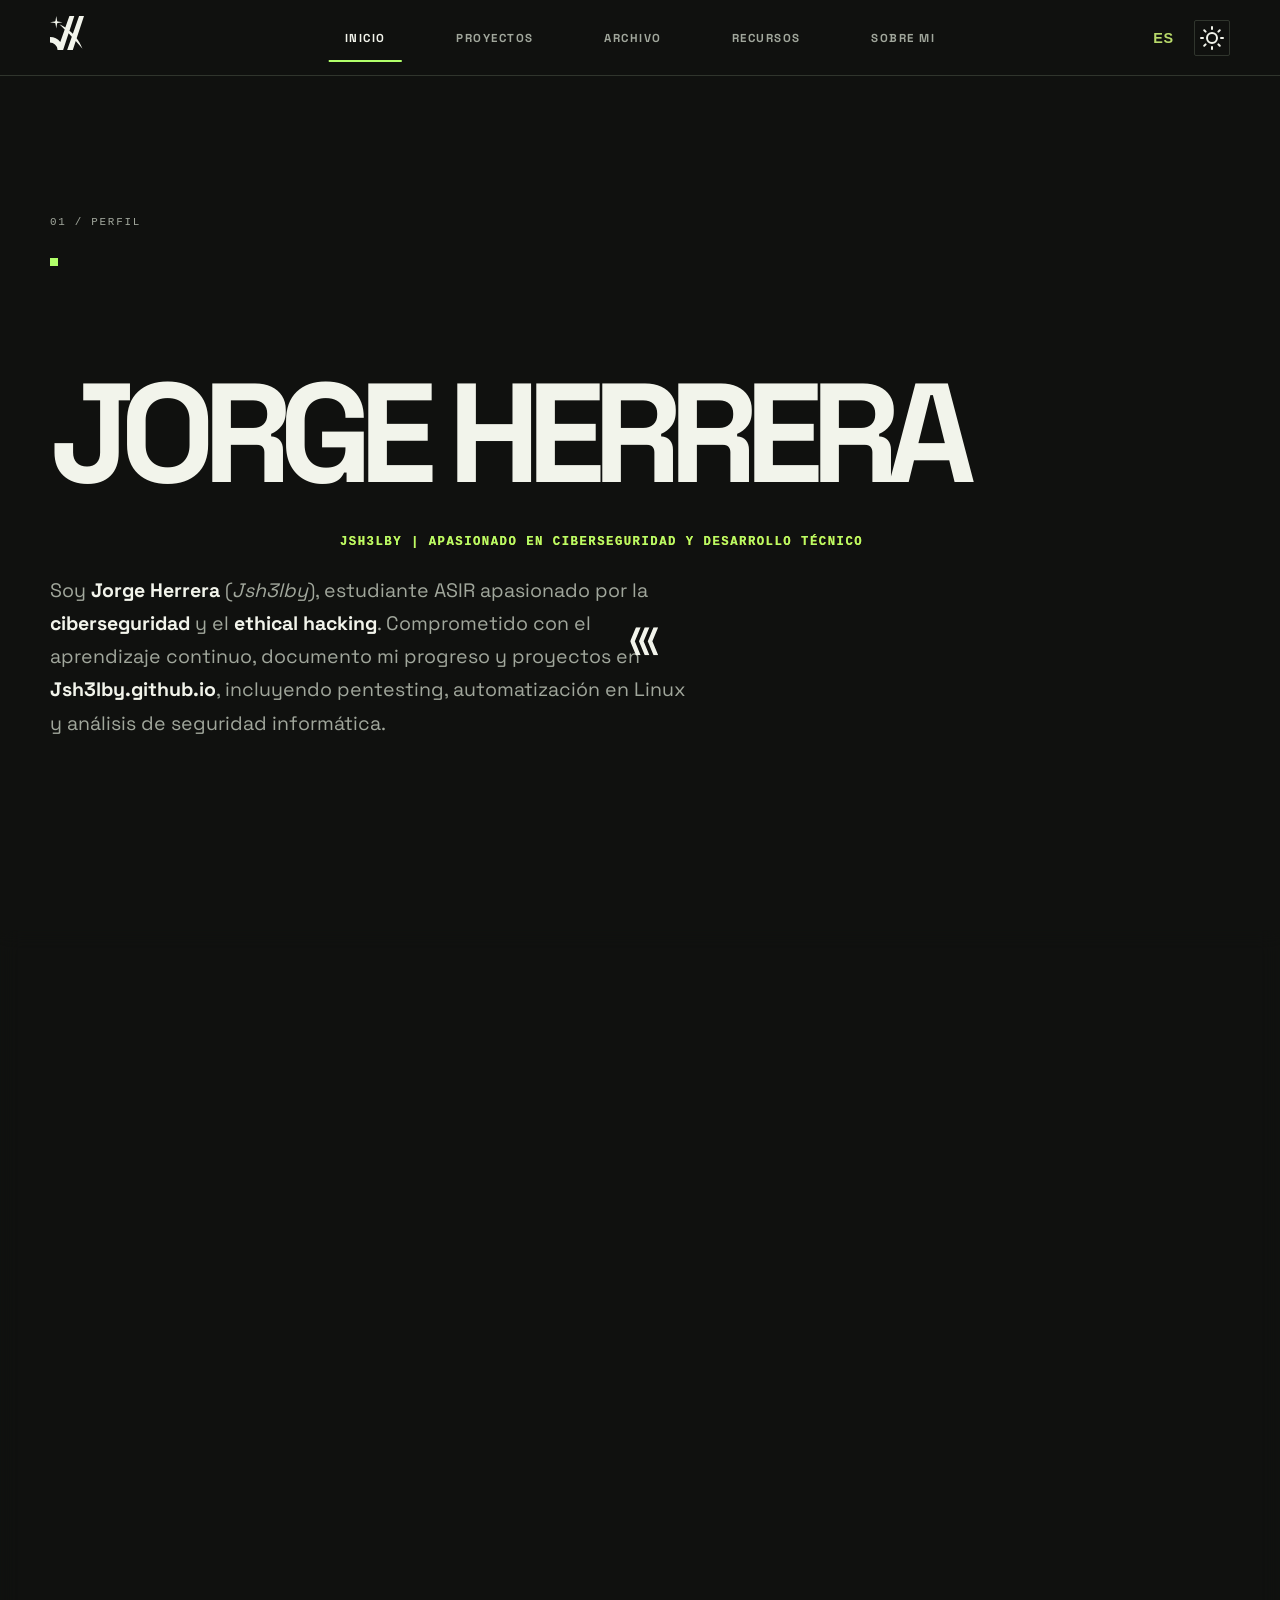
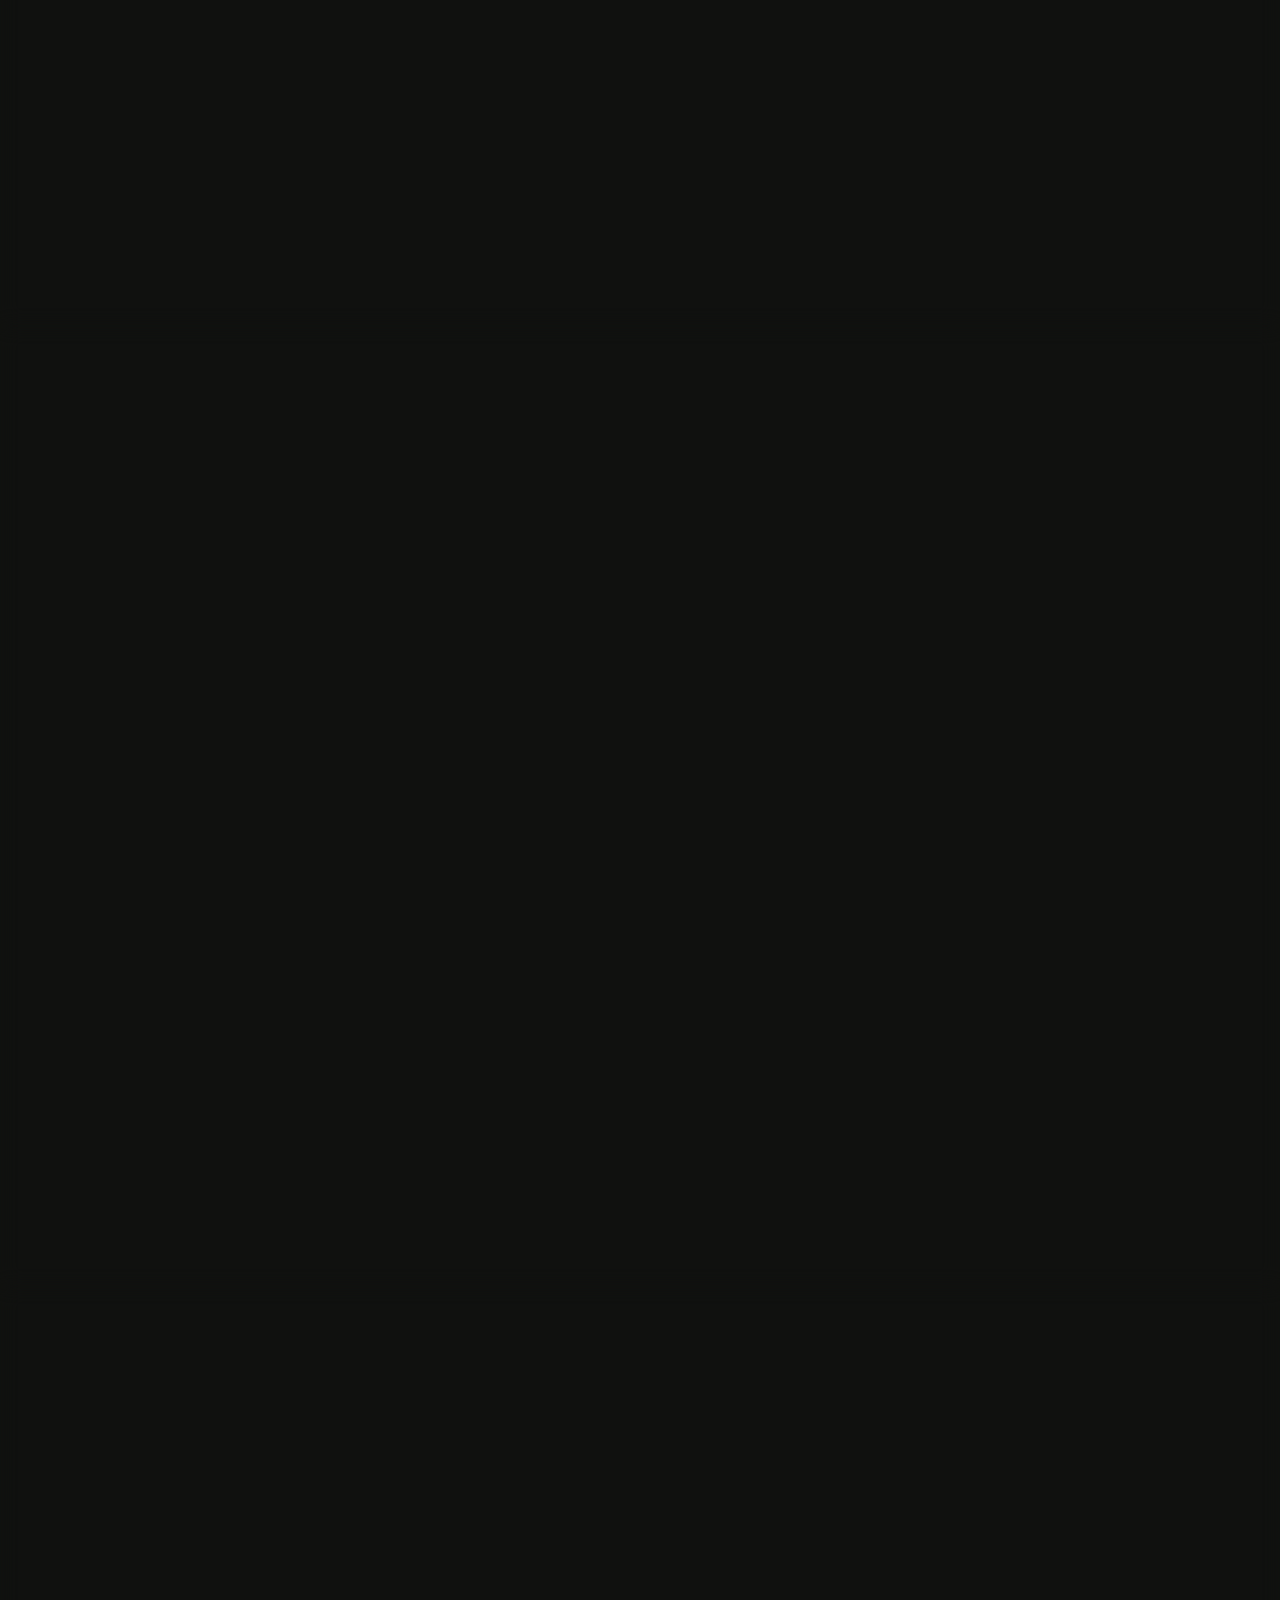
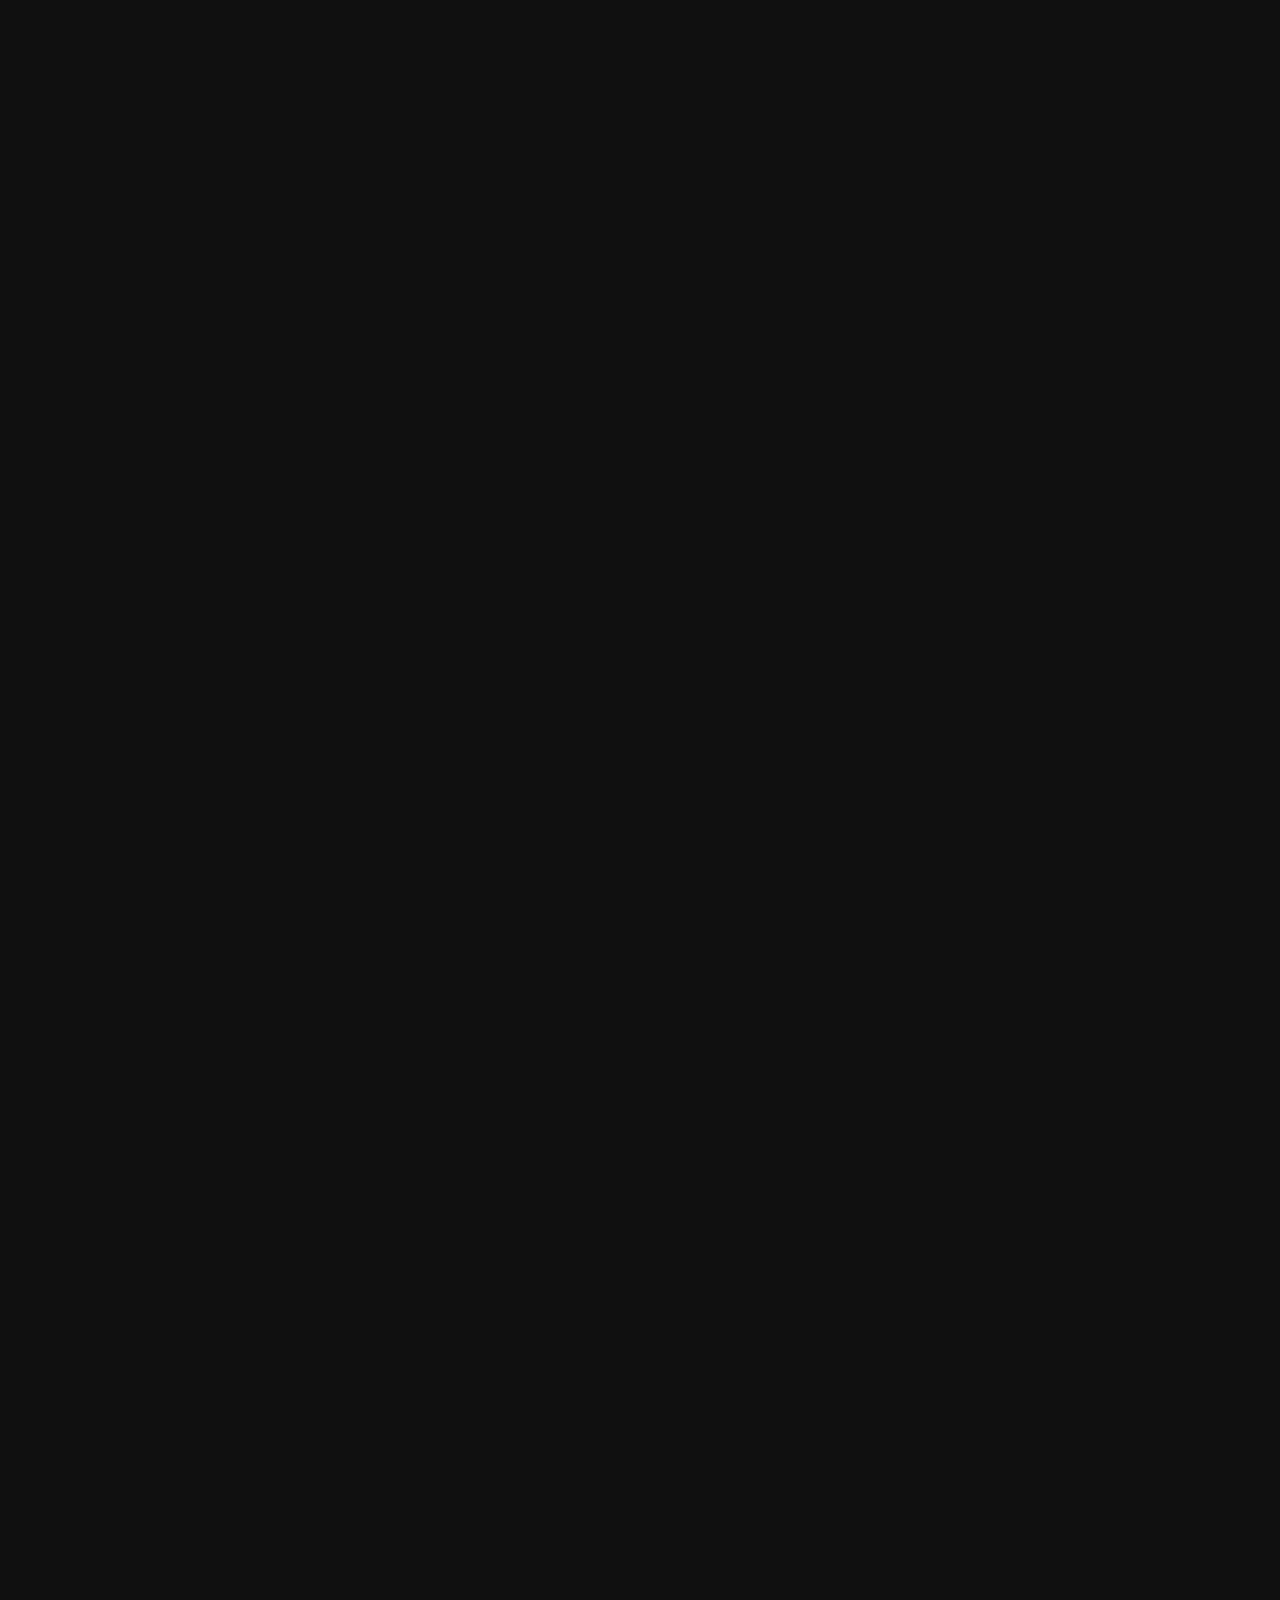
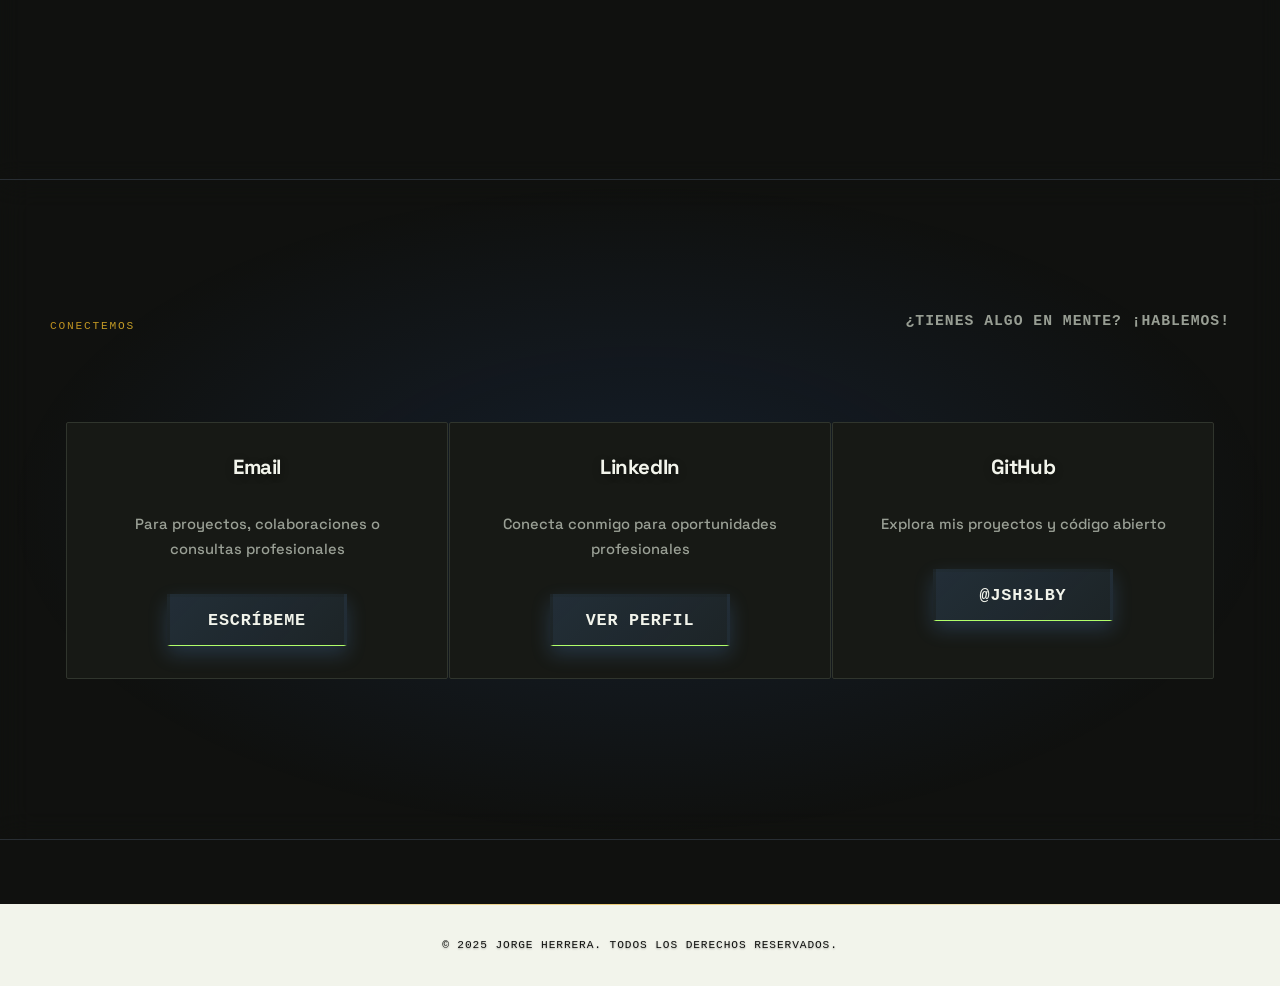
==== commit ddc0f7c8: "Prevent homepage layout flash Add critical homepage layout styles in the document head so centered s" ====
--- a/index.html
+++ b/index.html
@@ -81,6 +81,44 @@
   <!-- DNS Prefetch -->
   <link rel="dns-prefetch" href="//fonts.googleapis.com">
   <link rel="dns-prefetch" href="//fonts.gstatic.com">
+
+  <!-- Critical layout styles prevent a left-aligned first paint while the main stylesheet loads. -->
+  <style>
+    .category-section > .section-content {
+      box-sizing: border-box;
+      margin-inline: auto;
+      max-width: 1180px;
+      width: 100%;
+    }
+
+    @media (min-width: 769px) {
+      #proyectos .section-header,
+      #archivo .section-header,
+      #recursos .section-header,
+      #sobre-mi .section-header {
+        align-items: center;
+        display: block;
+        text-align: center;
+      }
+
+      #proyectos .section-title,
+      #archivo .section-title,
+      #recursos .section-title,
+      #sobre-mi .section-title {
+        margin-inline: auto;
+        text-align: center;
+      }
+
+      #proyectos .section-subtitle,
+      #archivo .section-subtitle,
+      #recursos .section-subtitle,
+      #sobre-mi .section-subtitle {
+        margin-inline: auto;
+        max-width: 620px;
+        text-align: center;
+      }
+    }
+  </style>
   
   <!-- Resource Hints -->
   <link rel="prefetch" href="pages/proyectos.html">
--- a/CSS/styles.css
+++ b/CSS/styles.css
@@ -3876,7 +3876,9 @@
 
 .section-content {
   max-width: var(--mono-max-width);
+  margin-inline: auto;
   padding: 0 !important;
+  width: 100%;
 }
 
 .section-header {
@@ -4054,6 +4056,33 @@
   text-align: left;
 }
 
+@media (min-width: 769px) {
+  #proyectos .section-header,
+  #archivo .section-header,
+  #recursos .section-header,
+  #sobre-mi .section-header {
+    align-items: center;
+    display: block;
+    text-align: center;
+  }
+
+  #proyectos .section-title,
+  #archivo .section-title,
+  #recursos .section-title,
+  #sobre-mi .section-title {
+    margin-inline: auto !important;
+  }
+
+  #proyectos .section-subtitle,
+  #archivo .section-subtitle,
+  #recursos .section-subtitle,
+  #sobre-mi .section-subtitle {
+    margin: 1.25rem auto 0 !important;
+    max-width: 620px;
+    text-align: center;
+  }
+}
+
 footer {
   background: var(--mono-ink) !important;
   border: 0 !important;
--- a/CSS/header.css
+++ b/CSS/header.css
@@ -8,7 +8,7 @@
   display: flex;
   align-items: center;
   height: 70px;
-  background: linear-gradient(135deg, #1e3a8a 0%, #051b3f 100%);
+  background: #f4f4f0;
   padding: 0 2rem;
   width: 100%;
   position: fixed;
@@ -19,7 +19,7 @@
 }
 
 html[data-theme="dark"] nav {
-  background: linear-gradient(135deg, #0f172a 0%, #041027 50%, #041833 100%);
+  background: #10110f;
 }
 
 /* ========== MARCA/LOGO ========== */
@@ -29,9 +29,13 @@
 }
 
 .nav-brand .logo {
-  color: #E6AD22;
+  color: #10110f;
   height: 60px;
   width: auto;
+}
+
+html[data-theme="dark"] .nav-brand .logo {
+  color: #f2f4eb;
 }
 
 /* ========== ENLACES DE NAVEGACIÓN ========== */
@@ -49,7 +53,7 @@
 }
 
 .nav-link {
-  color: #FFFDF9;
+  color: #10110f;
   font-weight: 500;
   font-size: 1.1rem;
   padding: 0.5rem 1rem;
@@ -60,12 +64,16 @@
 }
 
 html[data-theme="dark"] .nav-link {
-  color: #F6F5F2;
+  color: #f2f4eb;
+}
+
+html[data-theme="dark"] .hamburger span {
+  background: #b1ff6a;
 }
 
 .nav-link:hover,
 .nav-link.active {
-  color: #E6AD22 !important;
+  color: #526d1e !important;
 }
 
 /* Subrayado animado */
@@ -76,7 +84,7 @@
   left: 0;
   width: 0;
   height: 2px;
-  background: #E6AD22;
+  background: #b1ff6a;
   transition: width 0.3s ease;
 }
 
@@ -87,46 +95,46 @@
 
 /* ========== BOTÓN DE TEMA ========== */
 .theme-btn {
-  background: rgba(230, 173, 34, 0.1);
-  border: 2px solid rgba(230, 173, 34, 0.3);
-  width: 48px;
-  height: 48px;
-  border-radius: 12px;
+  background: transparent;
+  border: 0;
+  width: 36px;
+  height: 36px;
+  border-radius: 0;
   cursor: pointer;
-  color: #E6AD22;
+  color: #b8d96a;
   display: flex;
   align-items: center;
   justify-content: center;
-  transition: all 0.3s ease;
+  transition: color 0.2s ease, transform 0.2s ease;
   margin-left: auto;
 }
 
 .lang-switcher {
   position: relative;
   margin-left: auto;
-  margin-right: 0.65rem;
+  margin-right: 0.9rem;
 }
 
 .lang-btn {
-  background: rgba(230, 173, 34, 0.1);
-  border: 2px solid rgba(230, 173, 34, 0.3);
-  min-width: 56px;
-  height: 48px;
-  border-radius: 12px;
+  background: transparent;
+  border: 0;
+  min-width: 2rem;
+  height: 36px;
+  border-radius: 0;
   cursor: pointer;
-  color: #E6AD22;
+  color: #b8d96a;
   display: inline-flex;
   align-items: center;
   justify-content: center;
   font-size: 0.9rem;
   font-weight: 700;
   letter-spacing: 0.06em;
-  transition: all 0.3s ease;
+  transition: color 0.2s ease, transform 0.2s ease;
 }
 
 .lang-btn:hover {
-  background: rgba(230, 173, 34, 0.2);
-  border-color: rgba(230, 173, 34, 0.6);
+  color: #d5ef8d;
+  transform: translateY(-1px);
 }
 
 .lang-menu {
@@ -139,8 +147,8 @@
   gap: 4px;
   padding: 8px;
   border-radius: 10px;
-  border: 1px solid rgba(230, 173, 34, 0.35);
-  background: rgba(4, 16, 39, 0.96);
+  border: 1px solid #2e3528;
+  background: #10110f;
   box-shadow: 0 10px 30px rgba(0, 0, 0, 0.25);
   z-index: 1100;
 }
@@ -152,7 +160,7 @@
 .lang-option {
   border: 1px solid transparent;
   background: transparent;
-  color: #FFFDF9;
+  color: #f2f4eb;
   border-radius: 8px;
   padding: 0.45rem 0.6rem;
   font-size: 0.85rem;
@@ -164,9 +172,9 @@
 
 .lang-option:hover,
 .lang-option.active {
-  color: #E6AD22;
-  border-color: rgba(230, 173, 34, 0.35);
-  background: rgba(230, 173, 34, 0.1);
+  color: #b1ff6a;
+  border-color: #526d1e;
+  background: rgba(177, 255, 106, 0.08);
 }
 
 nav.has-lang-switcher .theme-btn {
@@ -174,8 +182,8 @@
 }
 
 .theme-btn:hover {
-  background: rgba(230, 173, 34, 0.2);
-  border-color: rgba(230, 173, 34, 0.6);
+  color: #d5ef8d;
+  transform: translateY(-1px);
 }
 
 .theme-icon {
@@ -198,7 +206,7 @@
   display: block;
   width: 24px;
   height: 2px;
-  background: #E6AD22;
+  background: #526d1e;
   transition: all 0.3s ease;
 }
 
@@ -224,7 +232,7 @@
     right: -100%;
     width: 280px;
     height: 100vh;
-    background: linear-gradient(135deg, #1e3a8a 0%, #051b3f 100%);
+    background: #10110f;
     flex-direction: column;
     justify-content: center;
     gap: 2rem;
@@ -236,7 +244,11 @@
   }
 
   html[data-theme="dark"] .nav-links {
-    background: linear-gradient(135deg, #0f172a 0%, #1e293b 100%);
+    background: #10110f;
+  }
+
+  html[data-theme="light"] .nav-links {
+    background: #f4f4f0;
   }
 
   .nav-links.active {
@@ -248,12 +260,13 @@
     font-size: 1.2rem;
     padding: 1rem;
     text-align: center;
-    border-radius: 8px;
+    border-radius: 0;
   }
 
   .nav-link:hover,
   .nav-link.active {
-    background: rgba(230, 173, 34, 0.15);
+    background: transparent;
+    color: #526d1e !important;
   }
 
   .hamburger {
@@ -266,8 +279,8 @@
   .theme-btn {
     position: absolute;
     right: 4rem;
-    width: 44px;
-    height: 44px;
+    width: 36px;
+    height: 36px;
     z-index: 1003;
   }
 
@@ -279,8 +292,8 @@
   }
 
   nav.has-lang-switcher .lang-btn {
-    min-width: 52px;
-    height: 44px;
+    min-width: 2rem;
+    height: 36px;
     font-size: 0.82rem;
   }
 
@@ -356,8 +369,8 @@
   }
 
   .theme-btn {
-    width: 40px;
-    height: 40px;
+    width: 34px;
+    height: 34px;
     right: 3rem;
   }
 
@@ -366,8 +379,8 @@
   }
 
   nav.has-lang-switcher .lang-btn {
-    min-width: 48px;
-    height: 40px;
+    min-width: 2rem;
+    height: 34px;
     font-size: 0.76rem;
   }
 
@@ -380,7 +393,7 @@
 .nav-link:focus-visible,
 .theme-btn:focus-visible,
 .hamburger:focus-visible {
-  outline: 2px solid #E6AD22;
+  outline: 2px solid #b1ff6a;
   outline-offset: 2px;
 }
 
--- a/CSS/styles.css
+++ b/CSS/styles.css
@@ -3876,7 +3876,9 @@
 
 .section-content {
   max-width: var(--mono-max-width);
+  margin-inline: auto;
   padding: 0 !important;
+  width: 100%;
 }
 
 .section-header {
@@ -4054,6 +4056,33 @@
   text-align: left;
 }
 
+@media (min-width: 769px) {
+  #proyectos .section-header,
+  #archivo .section-header,
+  #recursos .section-header,
+  #sobre-mi .section-header {
+    align-items: center;
+    display: block;
+    text-align: center;
+  }
+
+  #proyectos .section-title,
+  #archivo .section-title,
+  #recursos .section-title,
+  #sobre-mi .section-title {
+    margin-inline: auto !important;
+  }
+
+  #proyectos .section-subtitle,
+  #archivo .section-subtitle,
+  #recursos .section-subtitle,
+  #sobre-mi .section-subtitle {
+    margin: 1.25rem auto 0 !important;
+    max-width: 620px;
+    text-align: center;
+  }
+}
+
 footer {
   background: var(--mono-ink) !important;
   border: 0 !important;
